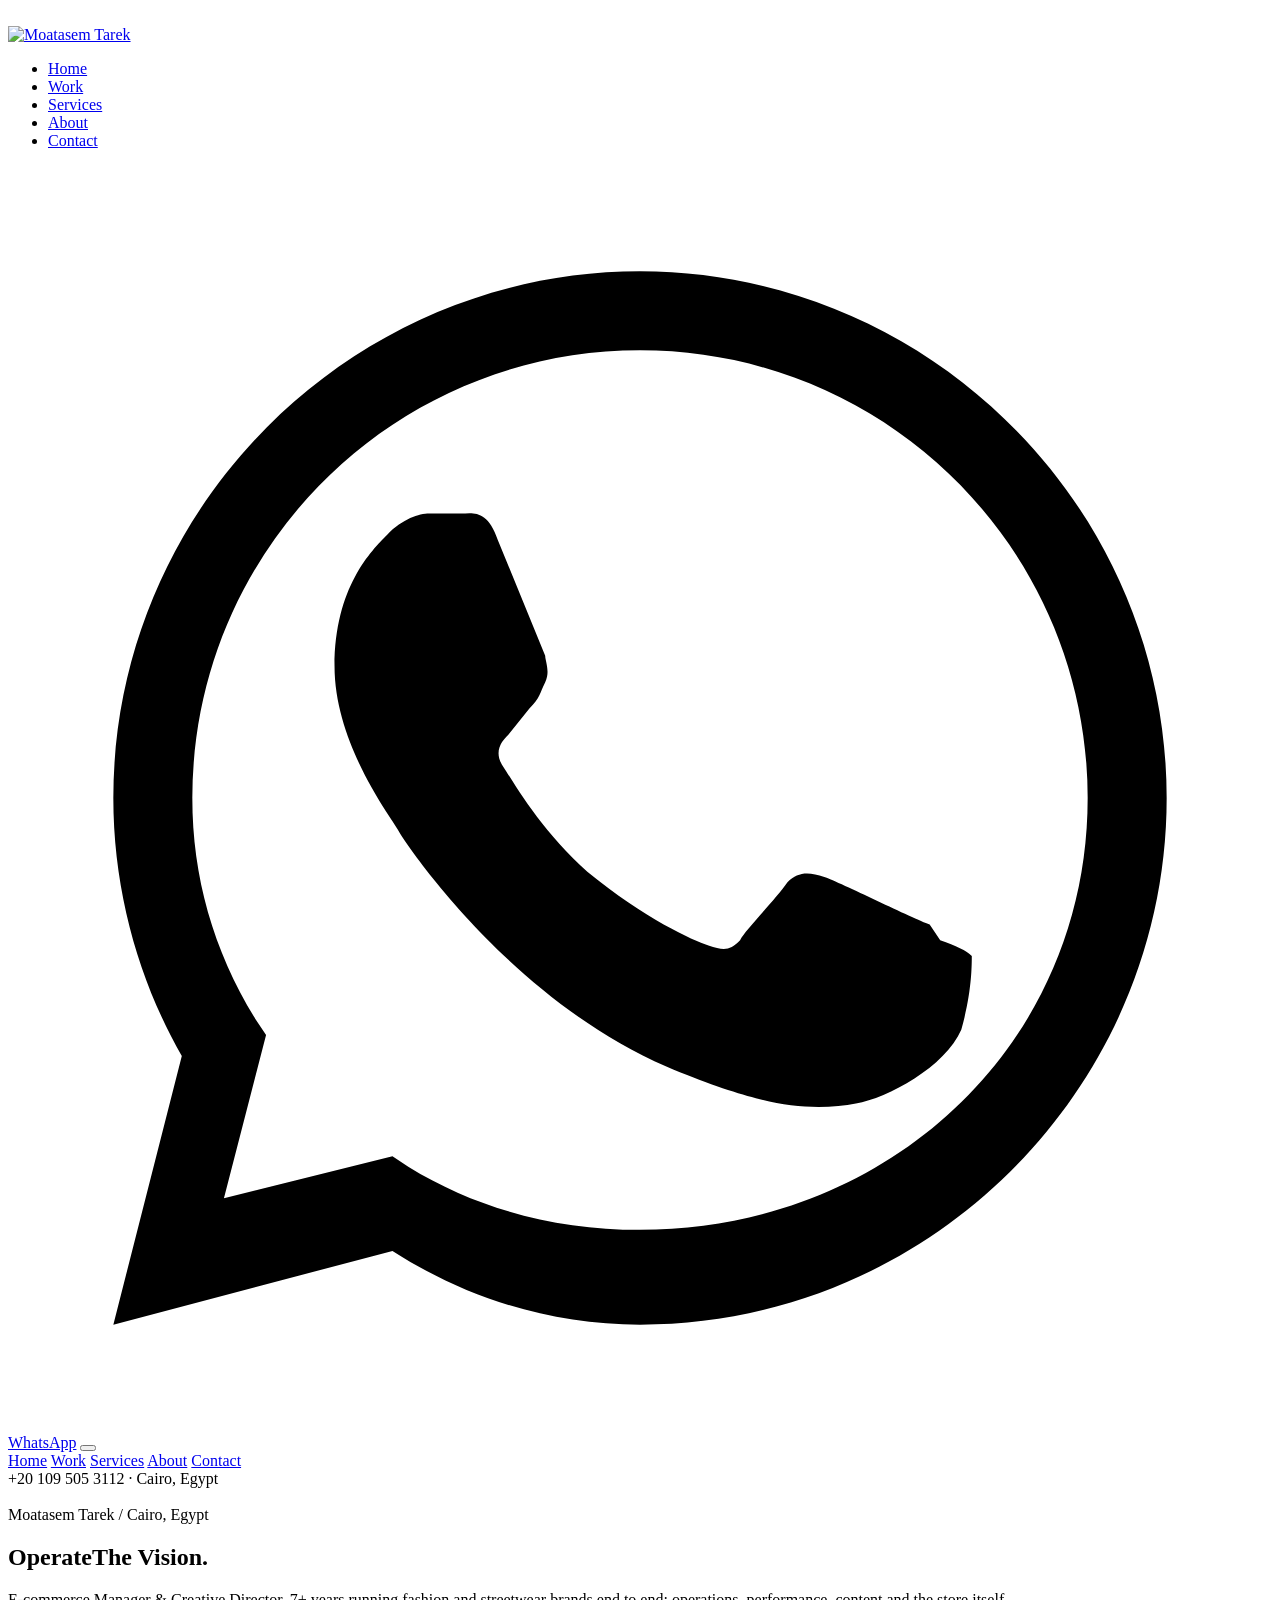
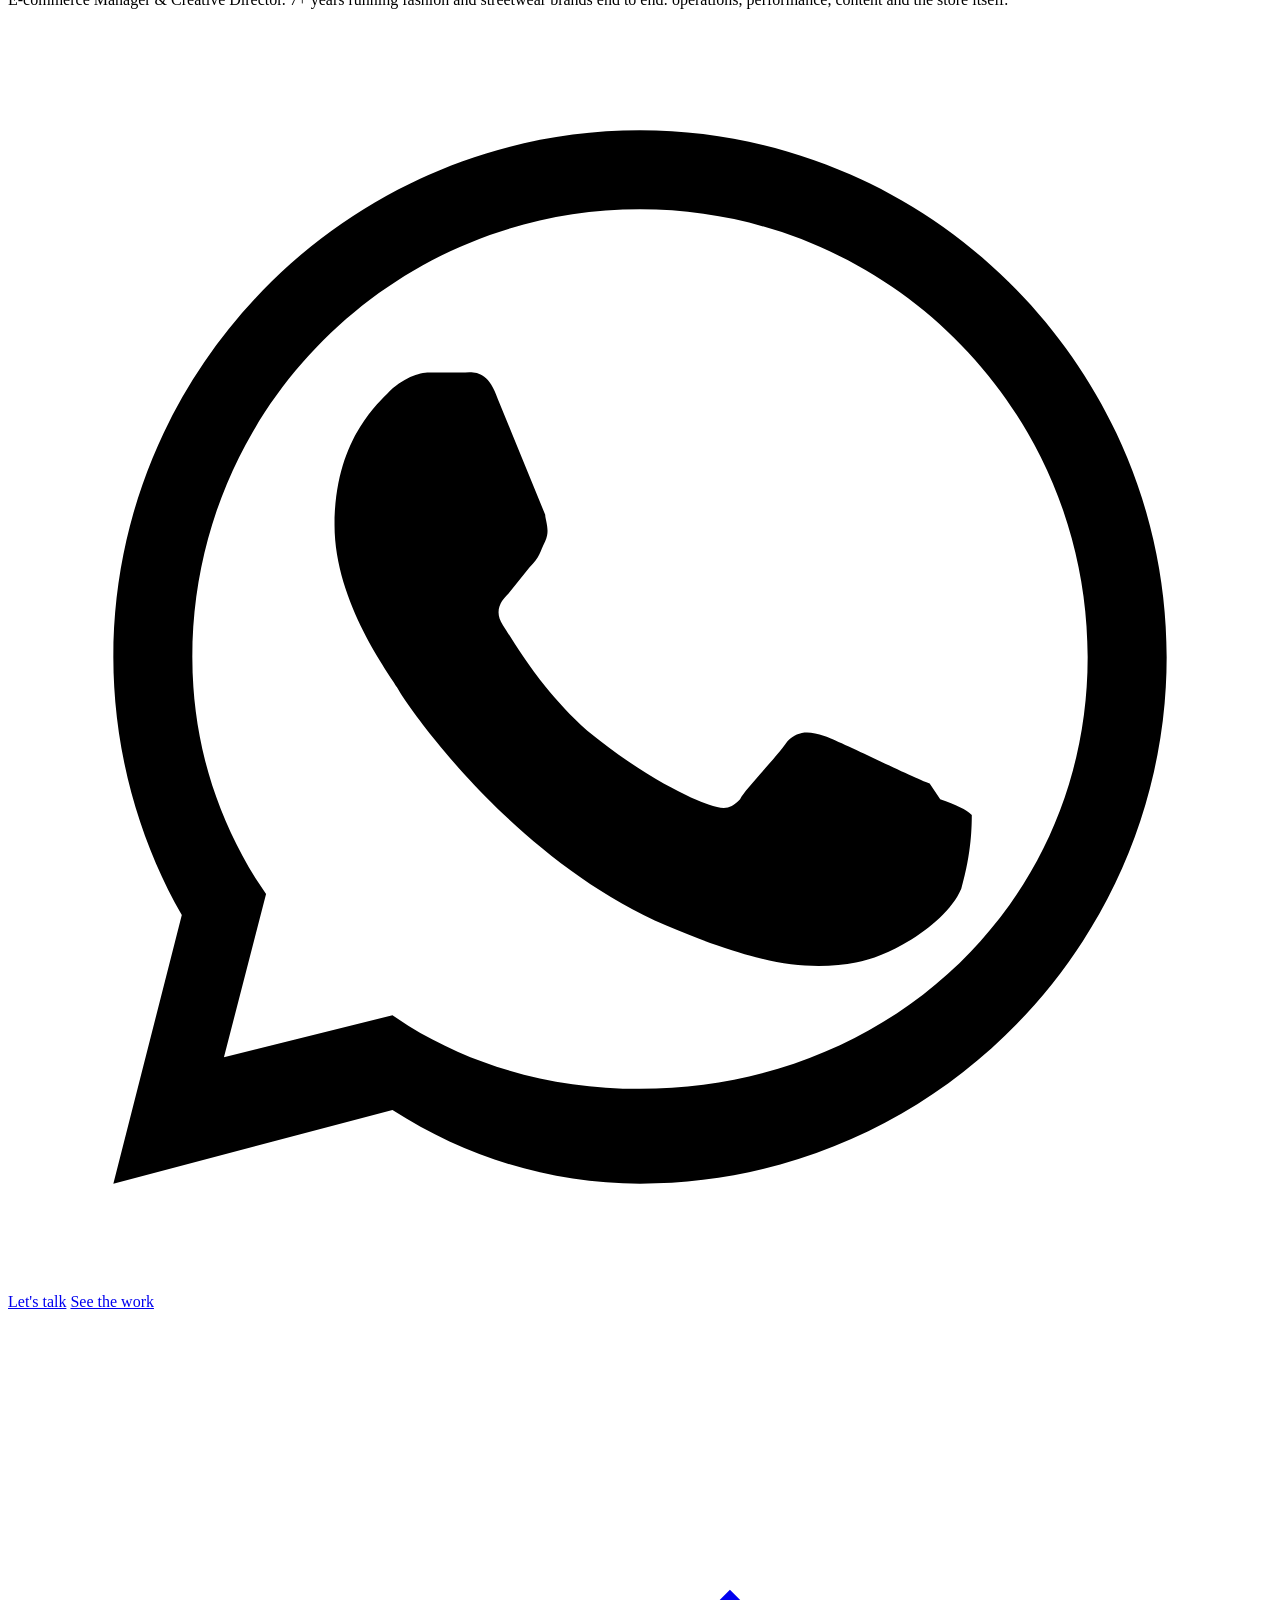
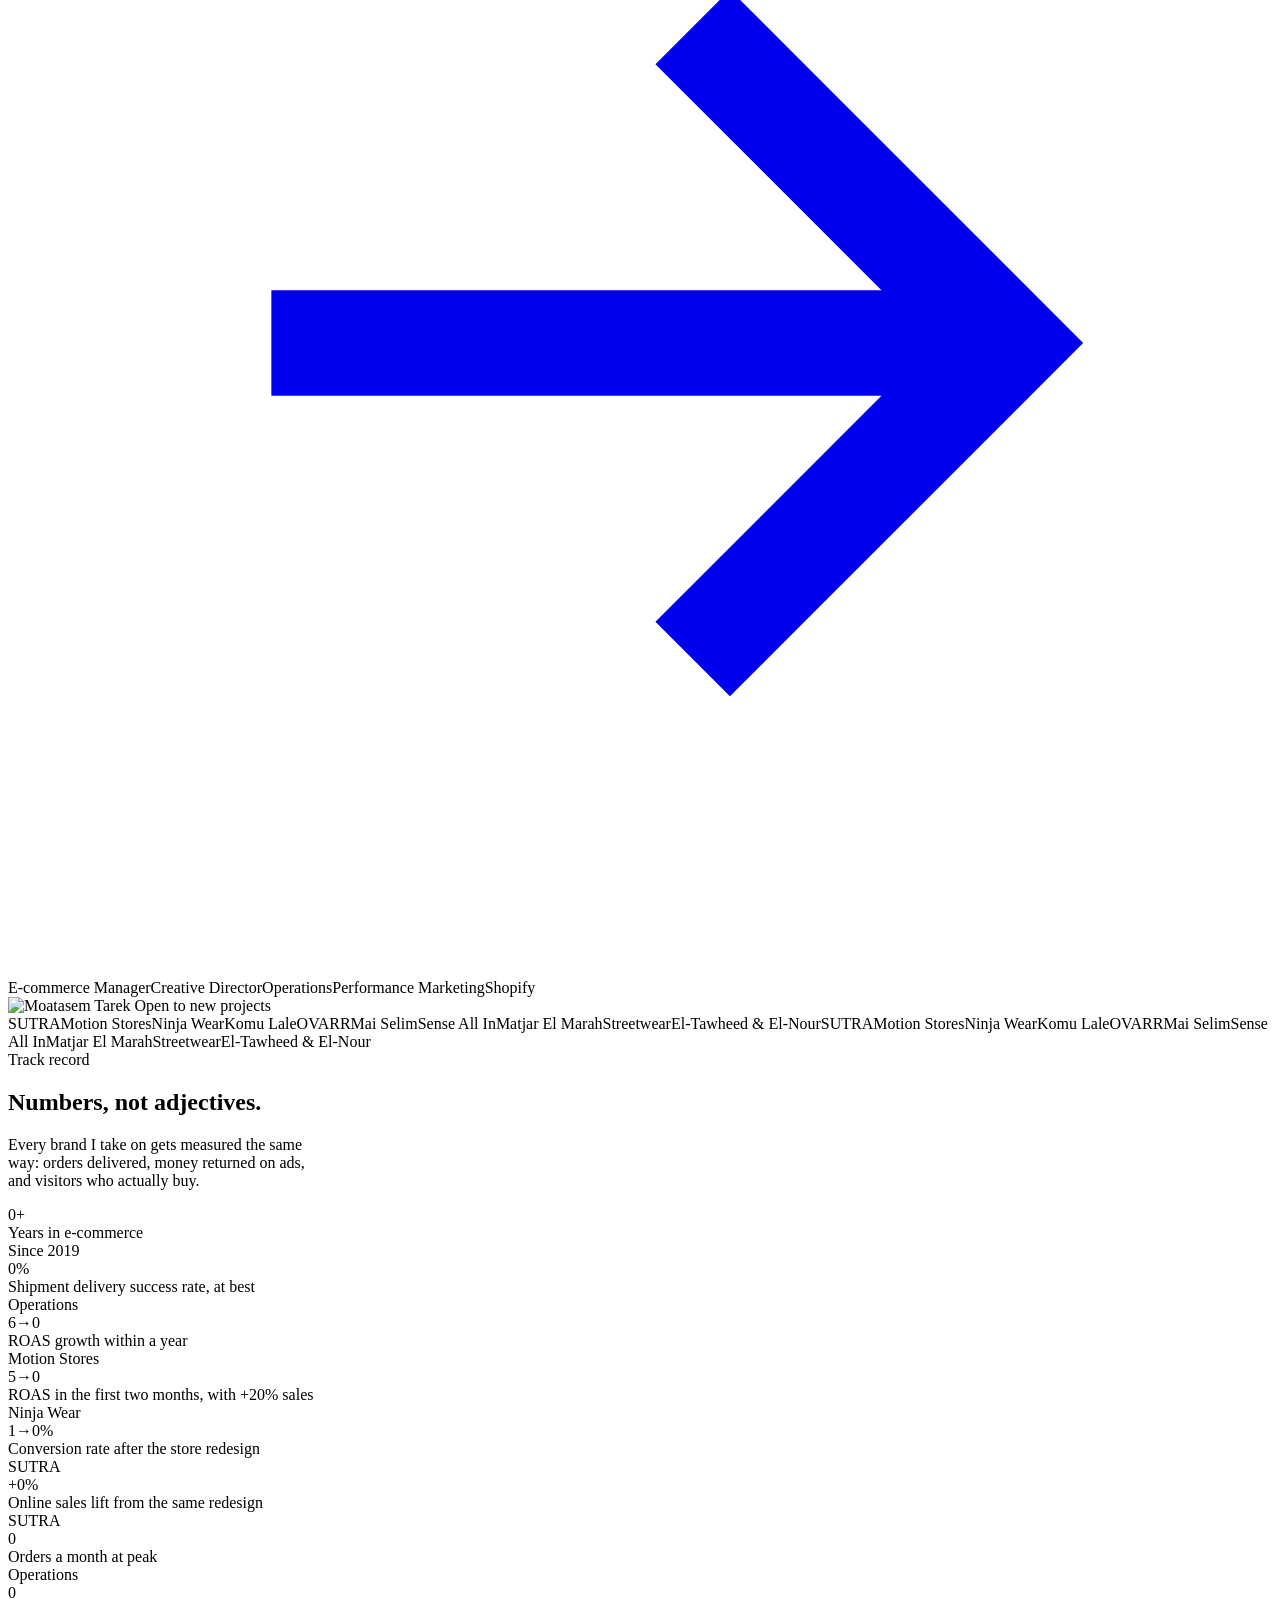
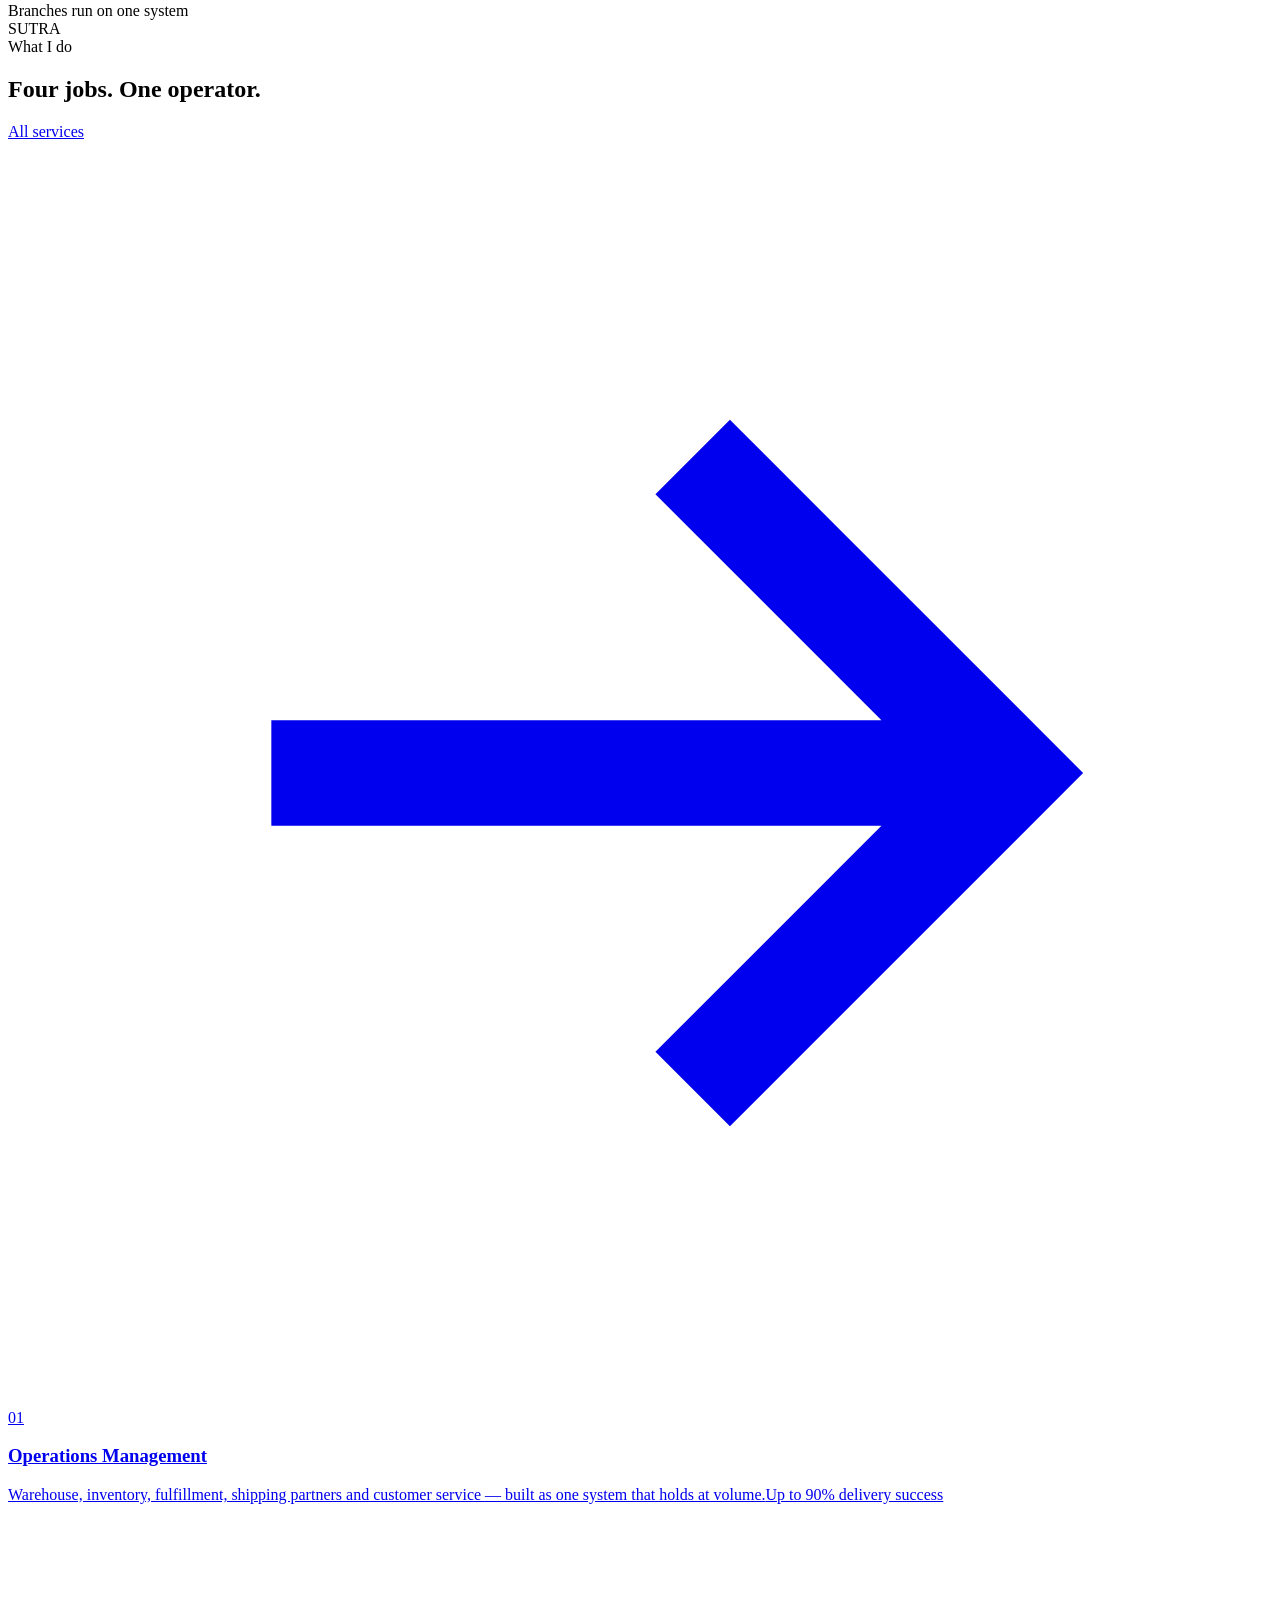
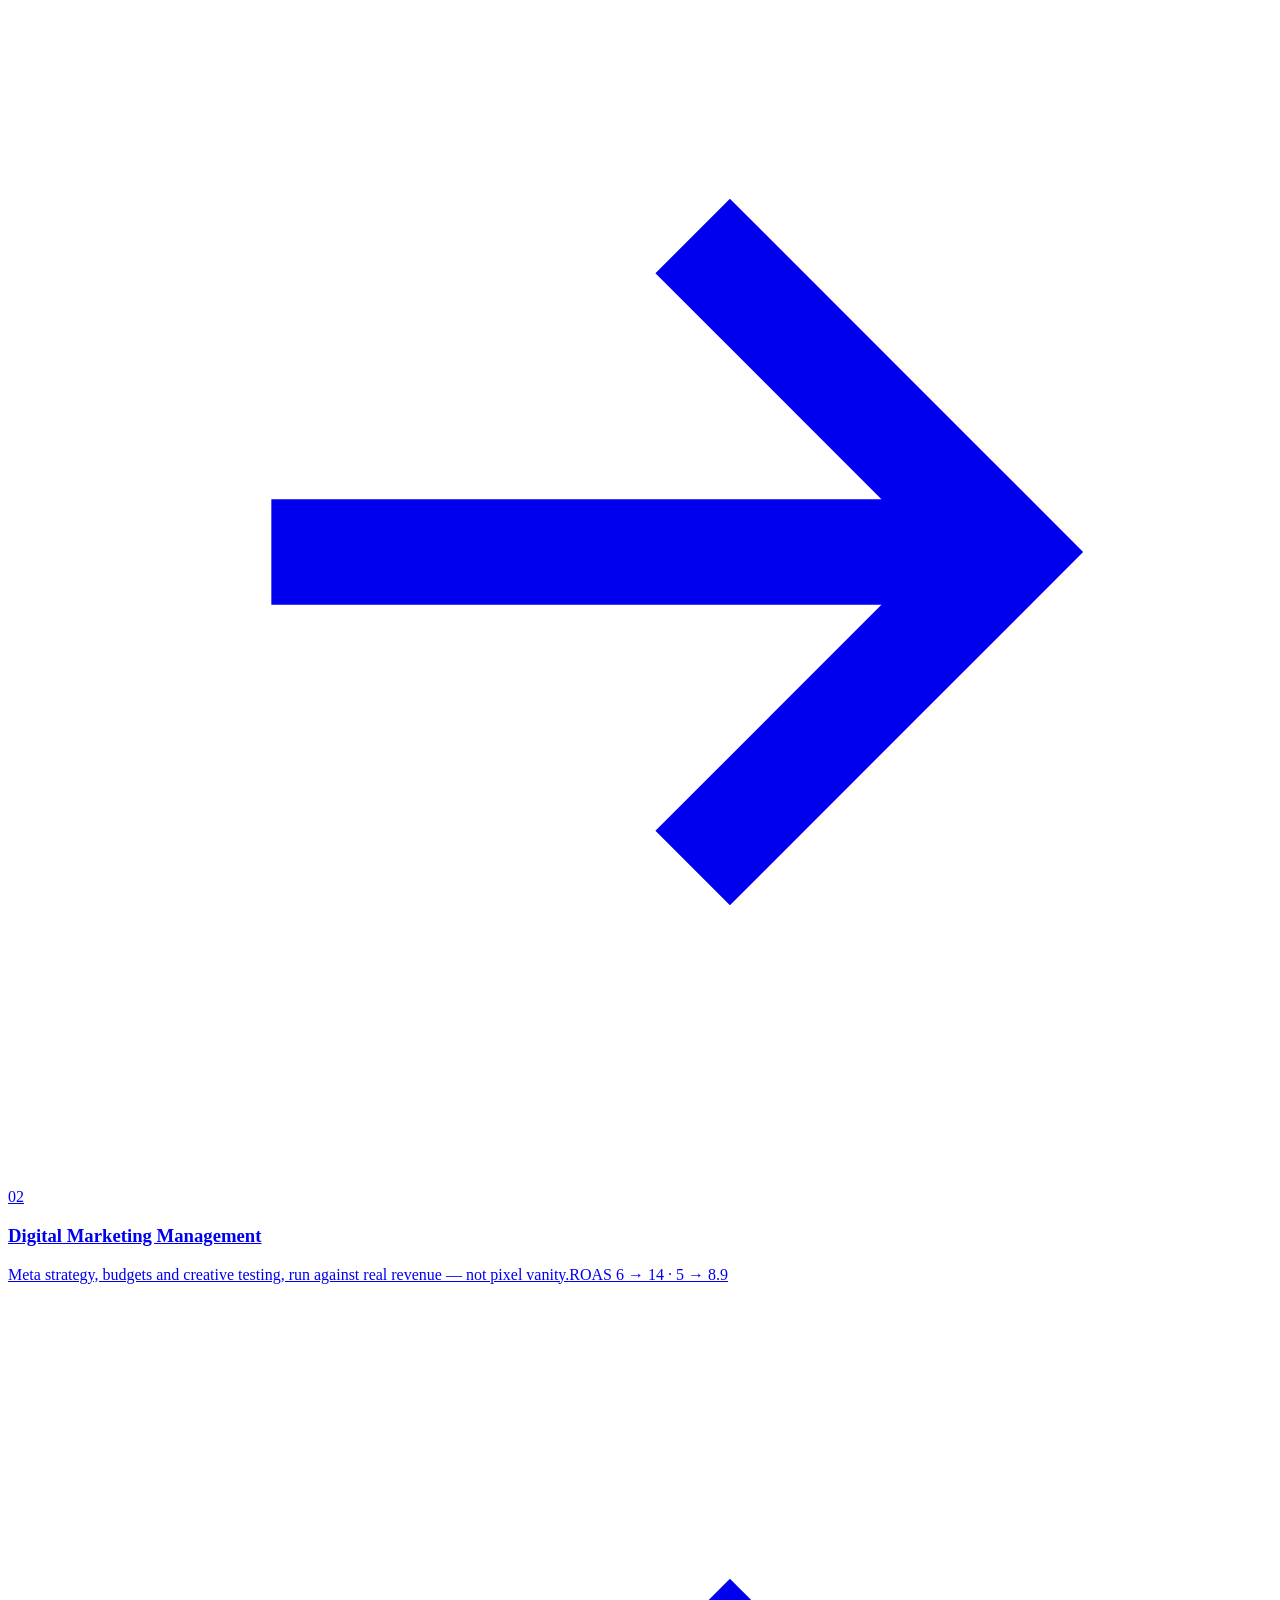
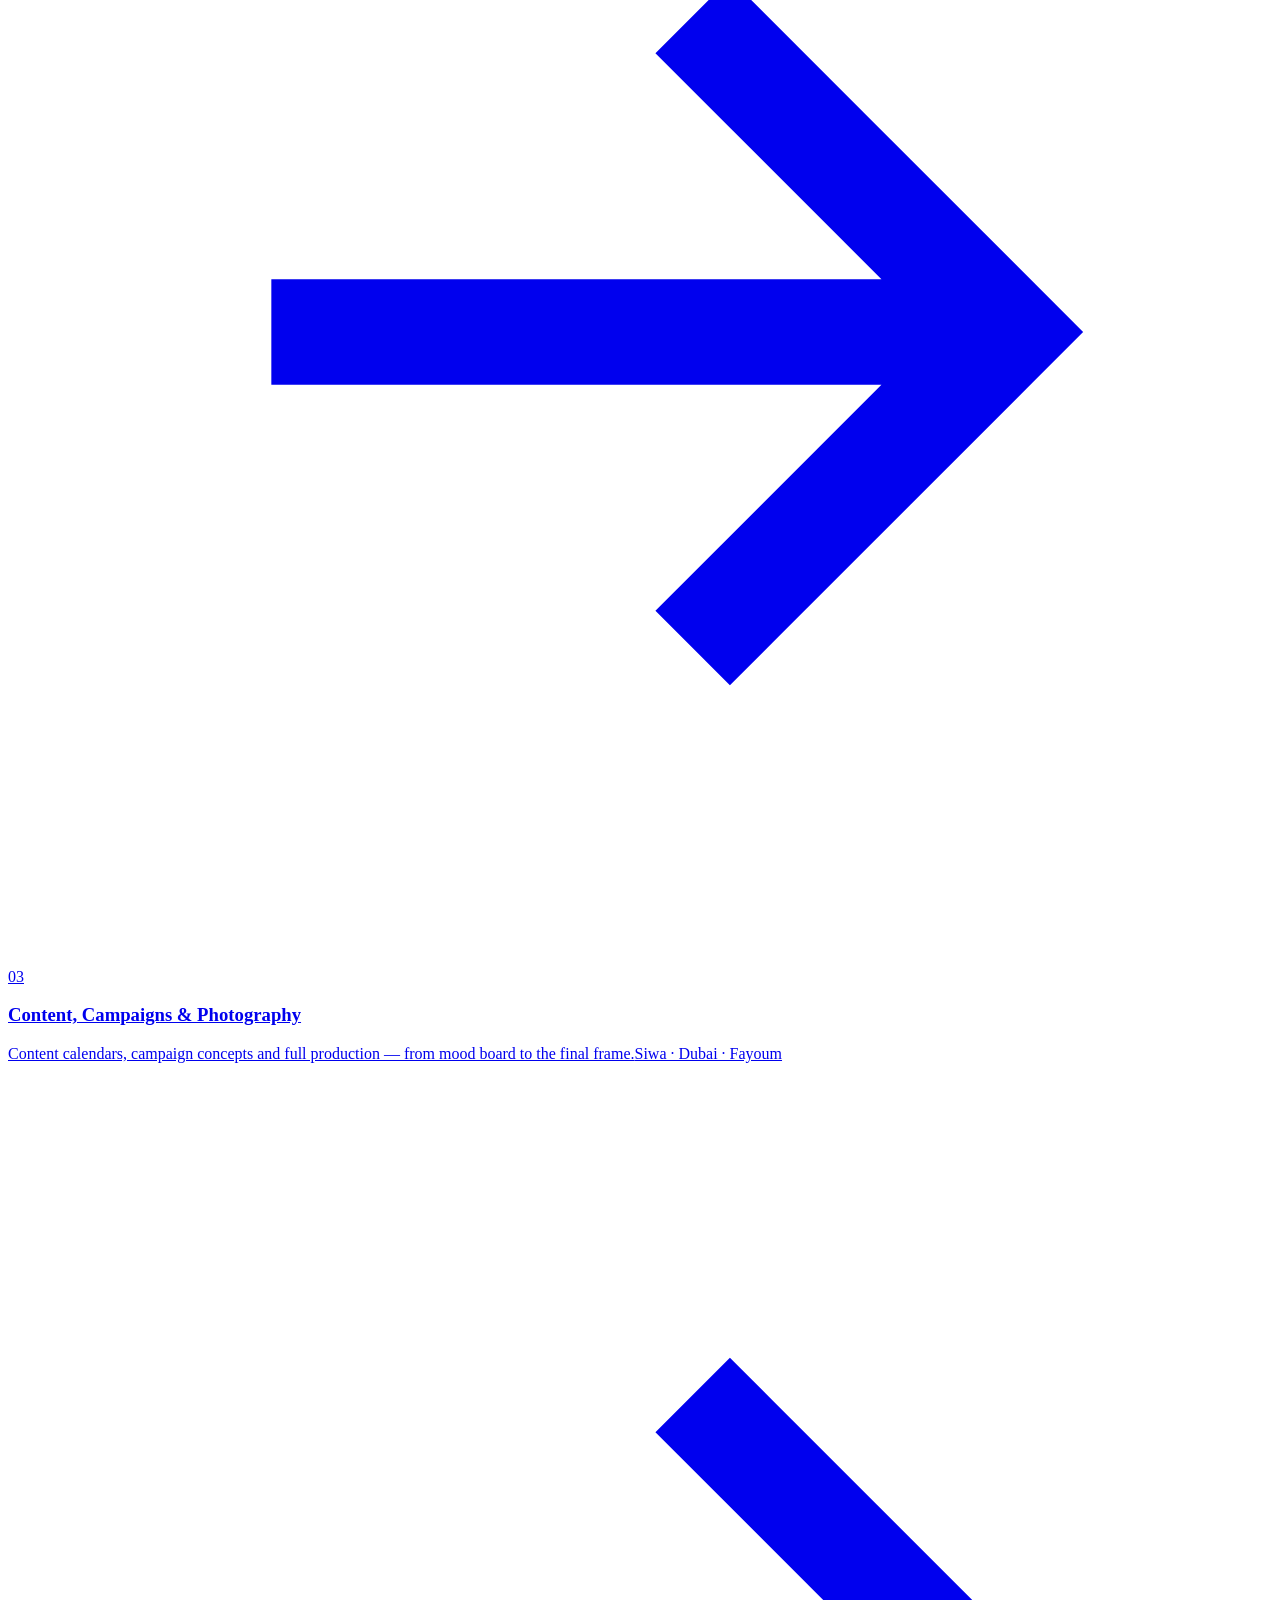
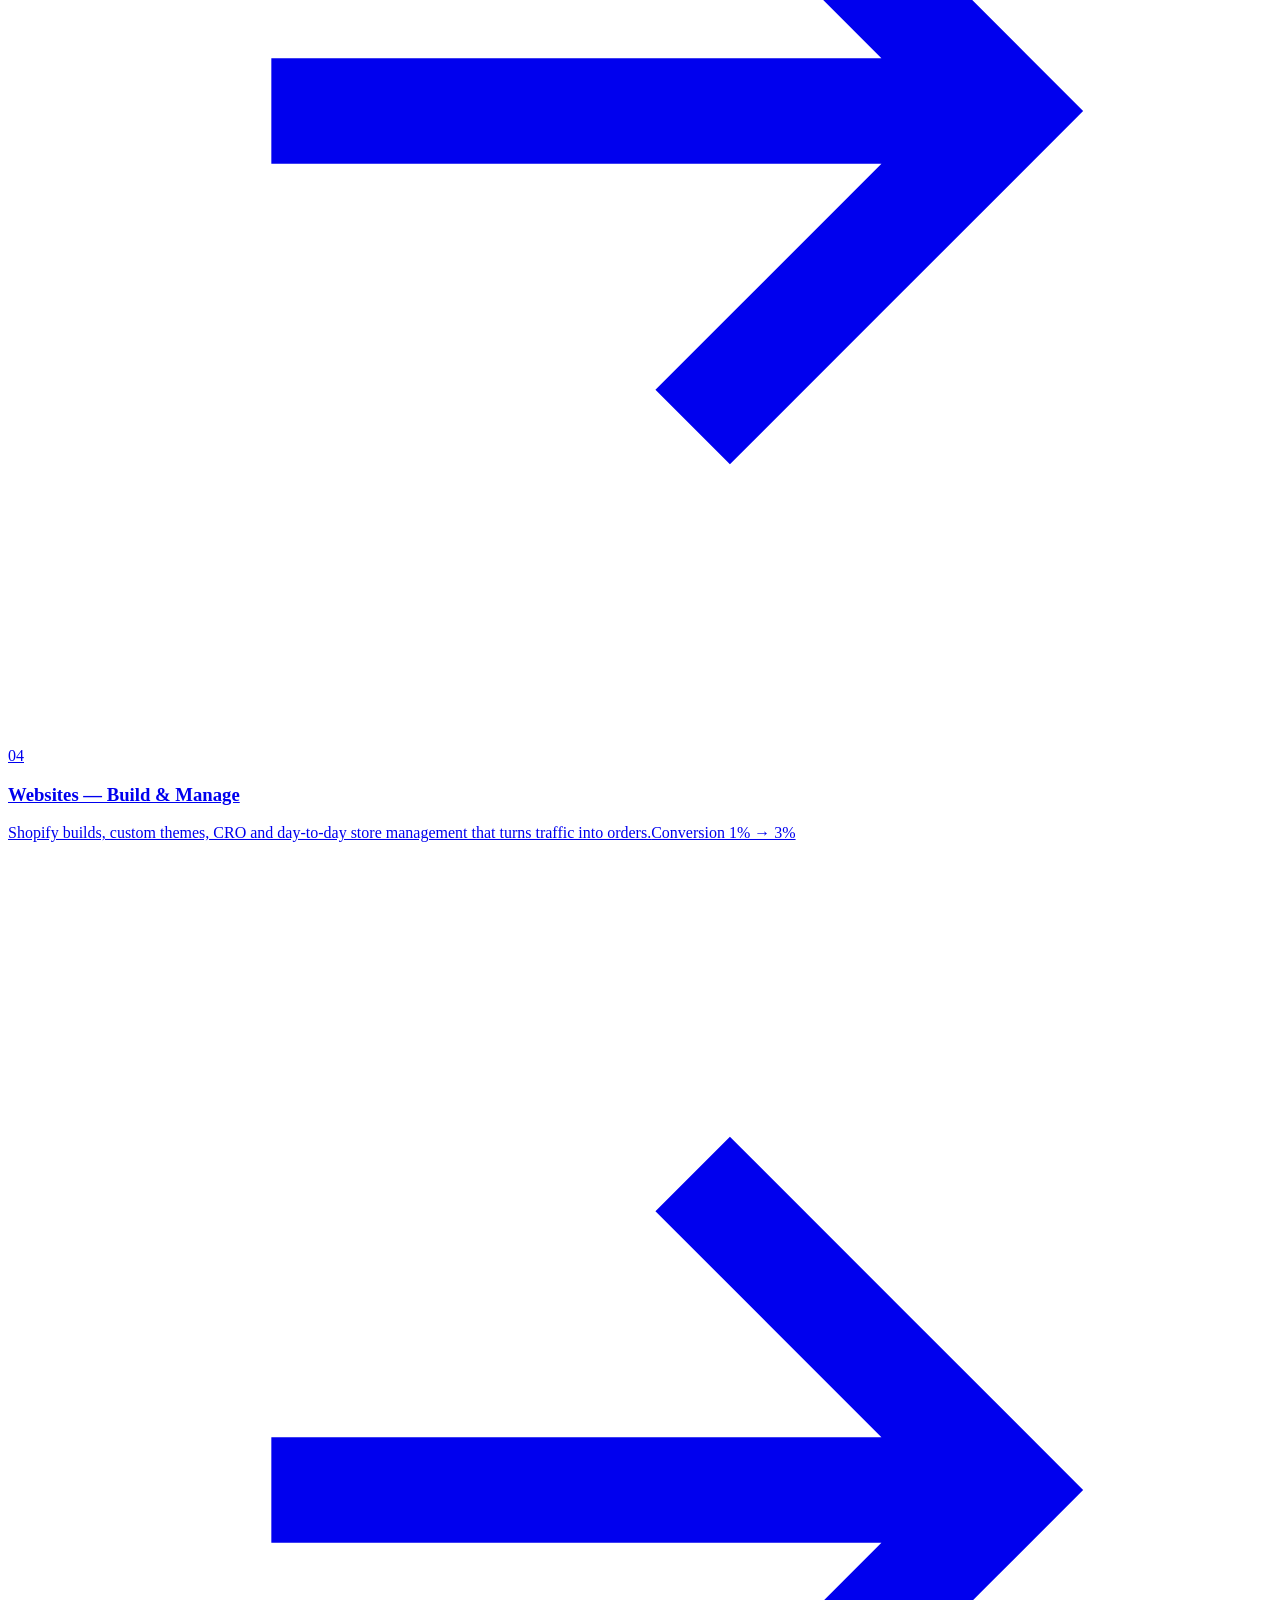
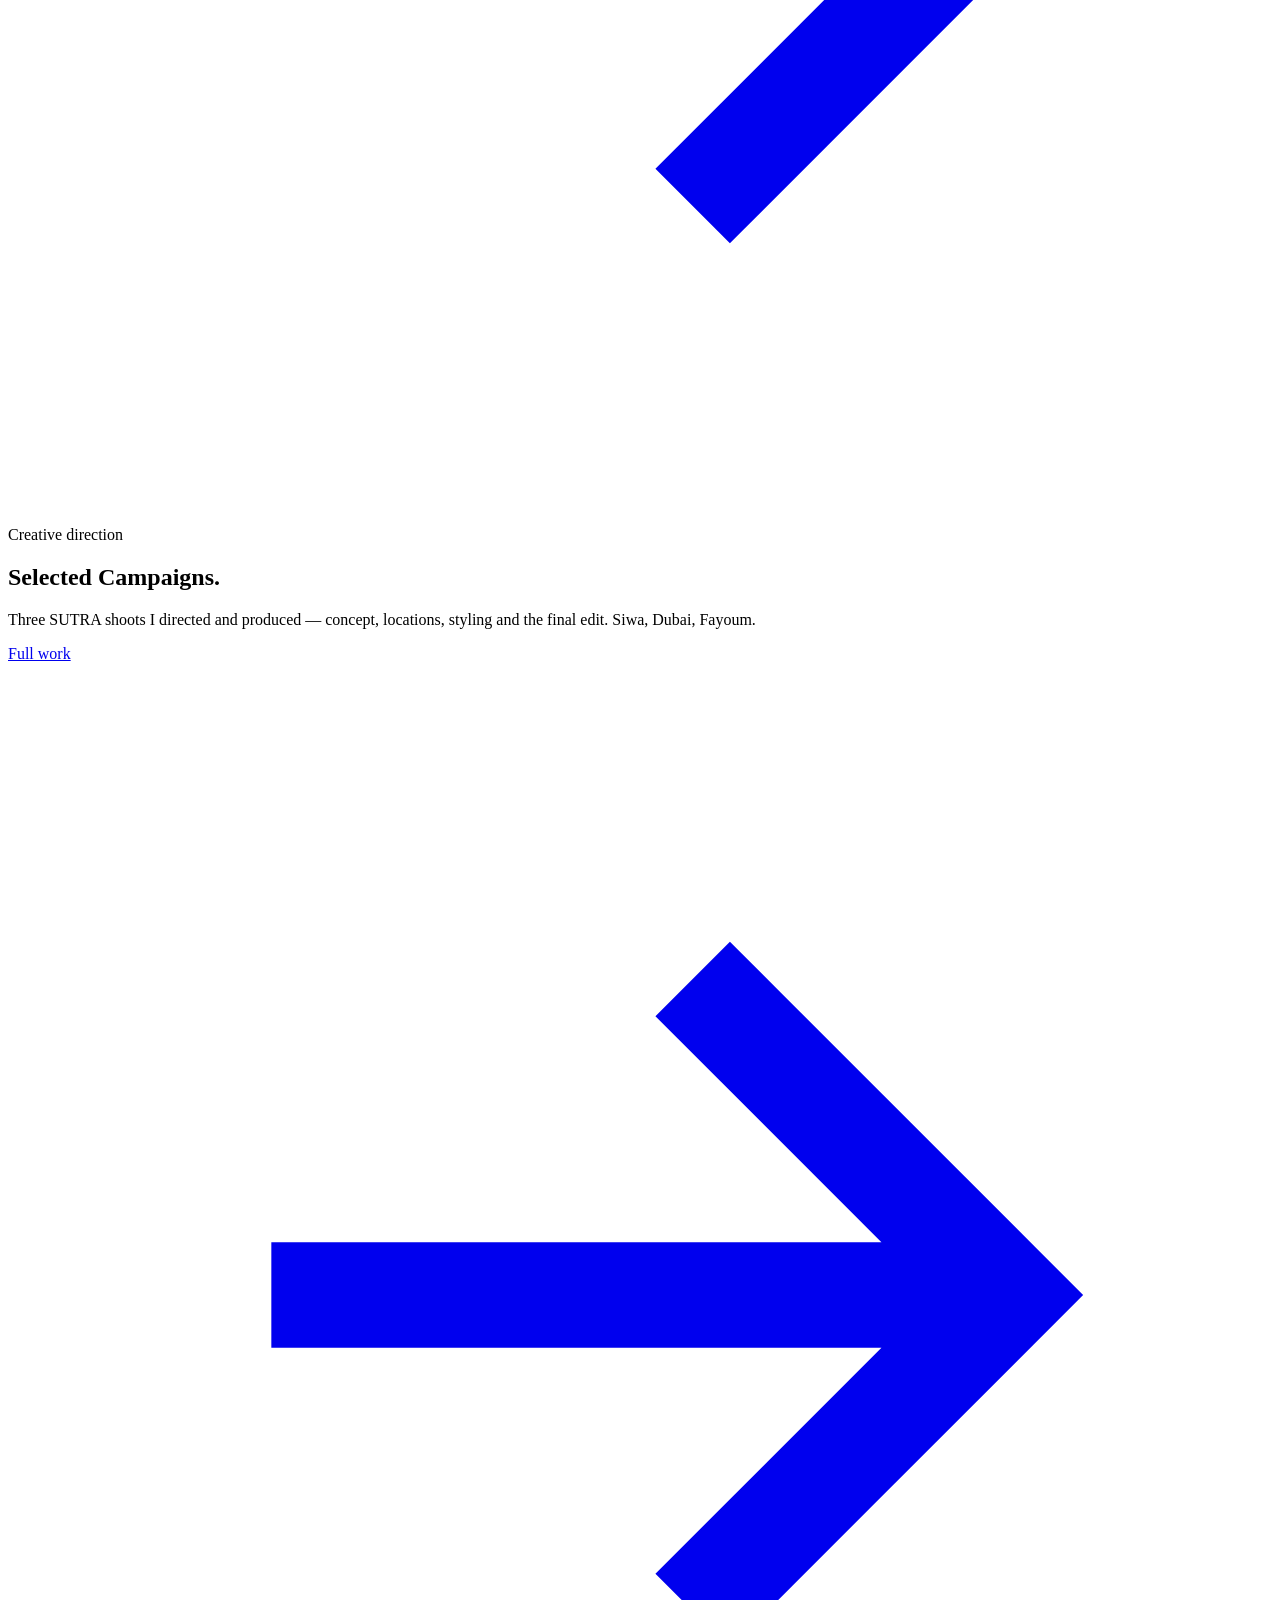
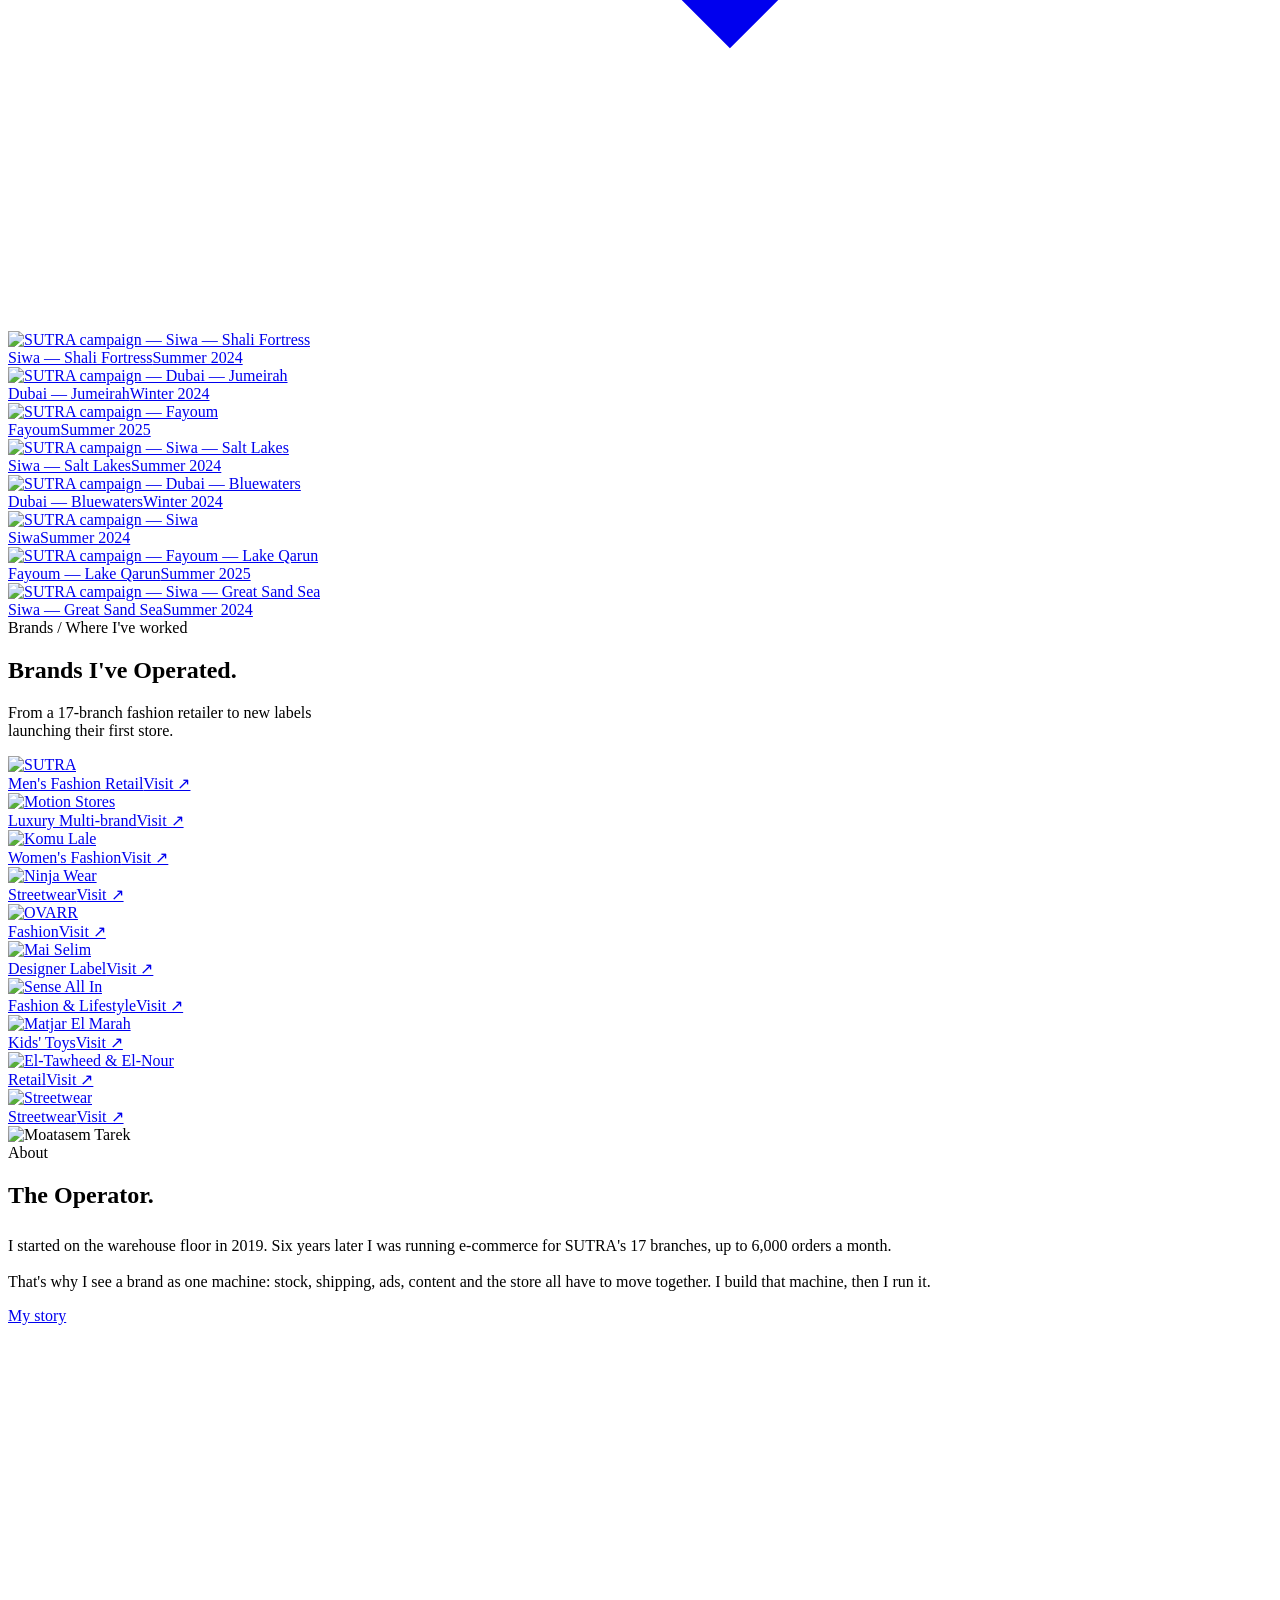
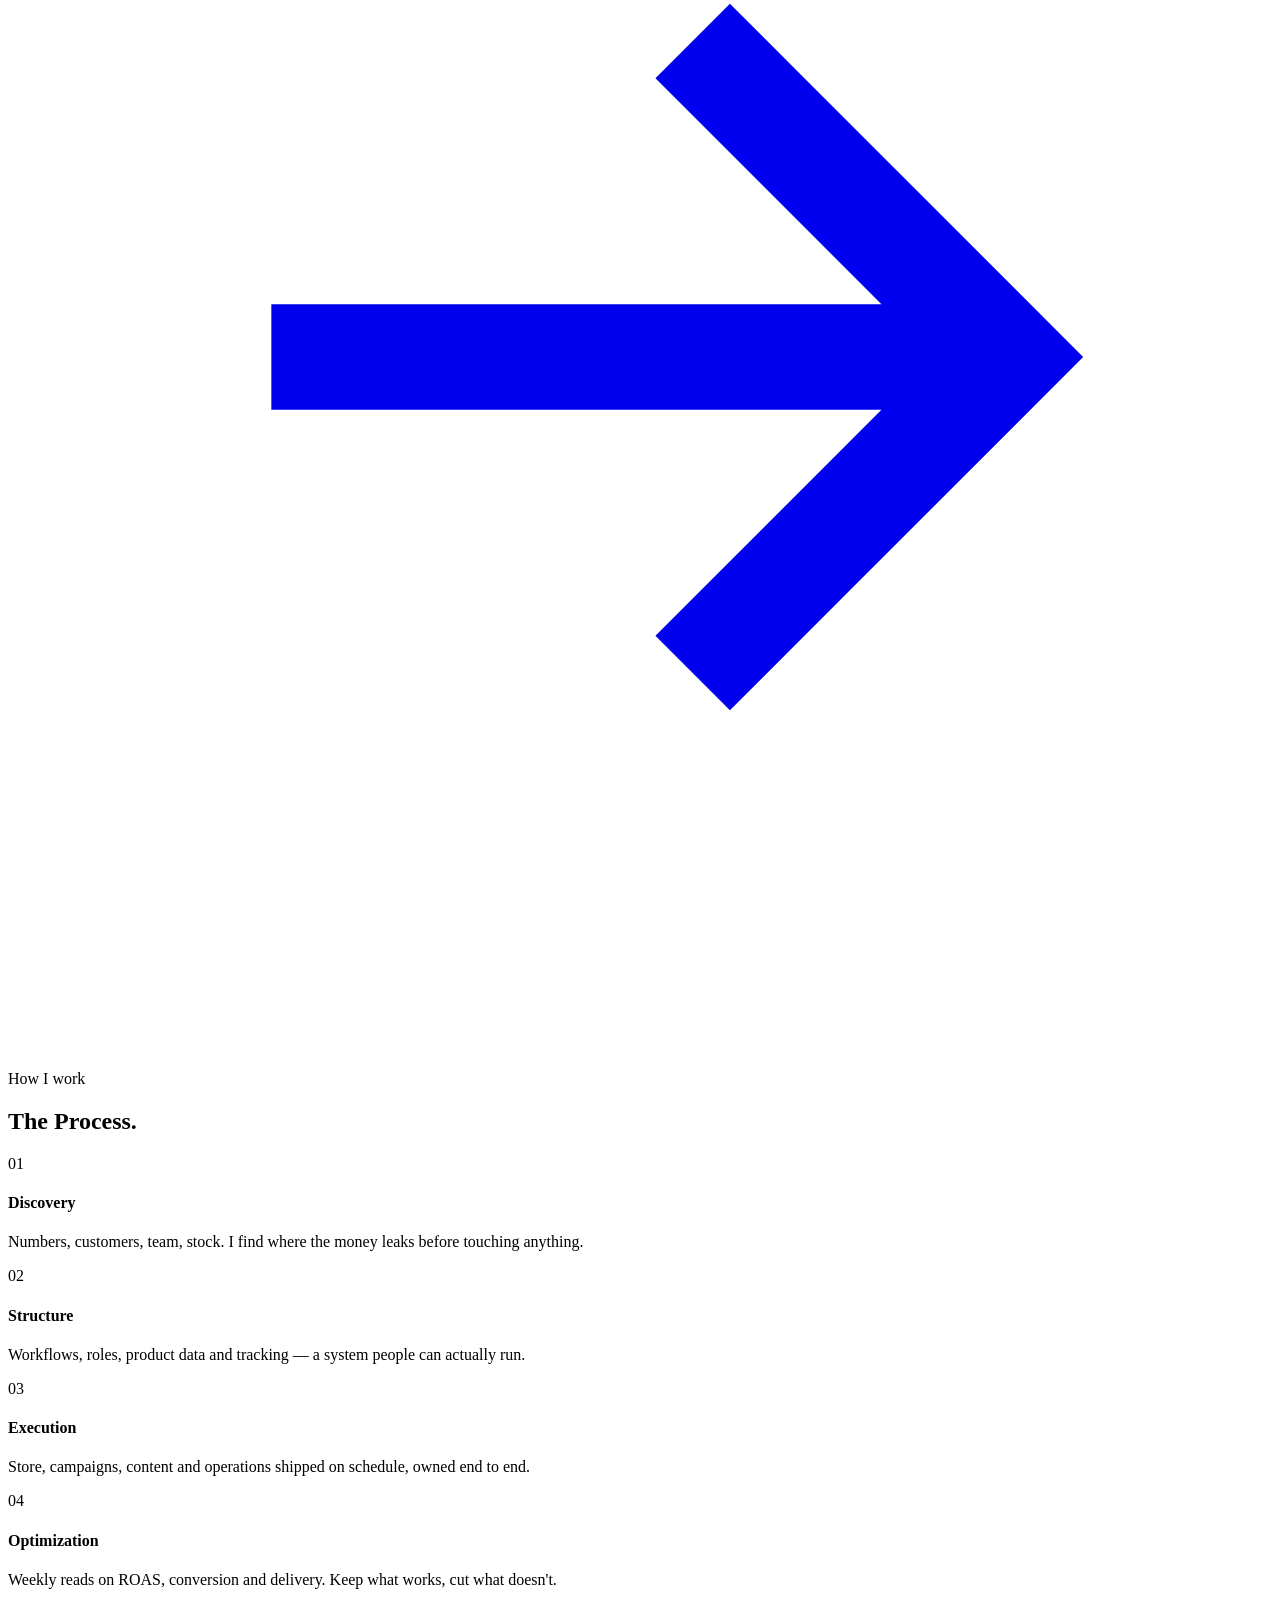
==== index.html @ 75befe1d "Launch personal website: pages" ====
<!DOCTYPE html>
<html lang="en">
<head>
<meta charset="utf-8">
<meta name="viewport" content="width=device-width,initial-scale=1">
<title>Moatasem Tarek — E-commerce Manager & Creative Director</title>
<meta name="description" content="Moatasem Tarek — E-commerce Manager & Creative Director in Cairo. Operations, performance marketing, campaigns and Shopify stores for fashion and streetwear brands.">
<link rel="canonical" href="https://moatasemtarek.xyz/">
<meta property="og:type" content="website">
<meta property="og:title" content="Moatasem Tarek — E-commerce Manager & Creative Director">
<meta property="og:description" content="Moatasem Tarek — E-commerce Manager & Creative Director in Cairo. Operations, performance marketing, campaigns and Shopify stores for fashion and streetwear brands.">
<meta property="og:url" content="https://moatasemtarek.xyz/">
<meta property="og:image" content="https://moatasemtarek.xyz/img/moatasem.webp">
<meta name="twitter:card" content="summary_large_image">
<meta name="theme-color" content="#0D0D0D">
<link rel="icon" href="img/mark.svg" type="image/svg+xml">
<link rel="preconnect" href="https://fonts.googleapis.com">
<link rel="preconnect" href="https://fonts.gstatic.com" crossorigin>
<link href="https://fonts.googleapis.com/css2?family=Archivo:wght@600;700;800;900&family=Inter:wght@400;500;600&display=swap" rel="stylesheet">
<link rel="stylesheet" href="assets/style.css">
<script type="application/ld+json">{"@context":"https://schema.org","@type":"Person","name":"Moatasem Tarek","jobTitle":"E-commerce Manager & Creative Director","url":"https://moatasemtarek.xyz","address":{"@type":"PostalAddress","addressLocality":"Cairo","addressCountry":"EG"},"sameAs":["https://www.linkedin.com/in/moatasemtarek","https://www.facebook.com/Mo3tasemEno"]}</script>
</head>
<body>
<div class="loader" aria-hidden="true"><img src="img/mark.svg" alt=""><span class="bar"></span></div>
<div class="cursor" aria-hidden="true"></div>

<header class="nav">
  <a class="brand" href="index.html" aria-label="Moatasem Tarek — Home"><img src="img/logo.svg" alt="Moatasem Tarek"></a>
  <ul><li><a href="index.html" class="active">Home</a></li>
<li><a href="work.html">Work</a></li>
<li><a href="services.html">Services</a></li>
<li><a href="about.html">About</a></li>
<li><a href="contact.html">Contact</a></li></ul>
  <a class="btn btn-lime" href="https://wa.me/201095053112?text=Hi%20Moatasem%2C%20I%20came%20across%20your%20website%20and%20I%27d%20like%20to%20talk." target="_blank" rel="noopener"><svg viewBox="0 0 24 24" aria-hidden="true"><path d="M17.5 14.4c-.3-.1-1.7-.8-2-.9-.3-.1-.5-.1-.7.1-.2.3-.8.9-.9 1.1-.2.2-.3.2-.6.1-.3-.1-1.2-.5-2.3-1.4-.9-.8-1.4-1.7-1.6-2-.2-.3 0-.5.1-.6l.4-.5c.2-.2.2-.3.3-.5.1-.2 0-.4 0-.5l-.9-2.2c-.2-.6-.5-.5-.7-.5h-.6c-.2 0-.5.1-.8.4-.3.3-1 1-1 2.5s1.1 2.9 1.2 3.1c.1.2 2.1 3.2 5.1 4.5.7.3 1.3.5 1.7.6.7.2 1.4.2 1.9.1.6-.1 1.7-.7 2-1.4.2-.7.2-1.2.2-1.4-.1-.1-.3-.2-.6-.3zM12 2C6.5 2 2 6.5 2 12c0 1.8.5 3.5 1.3 4.9L2 22l5.3-1.4C8.7 21.5 10.3 22 12 22c5.5 0 10-4.5 10-10S17.5 2 12 2zm0 18.2c-1.6 0-3.1-.4-4.4-1.2l-.3-.2-3.2.8.8-3.1-.2-.3C3.9 14.9 3.5 13.5 3.5 12 3.5 7.3 7.3 3.5 12 3.5s8.5 3.8 8.5 8.5-3.8 8.2-8.5 8.2z"/></svg> WhatsApp</a>
  <button class="burger" aria-label="Menu"><span></span><span></span></button>
</header>
<nav class="mobile-menu"><a href="index.html">Home</a>
<a href="work.html">Work</a>
<a href="services.html">Services</a>
<a href="about.html">About</a>
<a href="contact.html">Contact</a><div class="mm-foot">+20 109 505 3112 · Cairo, Egypt</div></nav>

<main>

<section class="hero wrap">
  <img class="watermark" src="img/mark.svg" alt="" aria-hidden="true">
  <div class="hero-copy">
    <div class="eyebrow lime">Moatasem Tarek / Cairo, Egypt</div>
    <h1 class="h-xl"><span class="line"><span>Operate</span></span><span class="line"><span class="h-white">The Vision.</span></span></h1>
    <div class="hero-sub">
      <p class="lead">E-commerce Manager &amp; Creative Director. 7+ years running fashion and streetwear brands end to end: operations, performance, content and the store itself.</p>
    </div>
    <div class="hero-sub">
      <a class="btn btn-lime" href="https://wa.me/201095053112?text=Hi%20Moatasem%2C%20I%20came%20across%20your%20website%20and%20I%27d%20like%20to%20talk." target="_blank" rel="noopener"><svg viewBox="0 0 24 24" aria-hidden="true"><path d="M17.5 14.4c-.3-.1-1.7-.8-2-.9-.3-.1-.5-.1-.7.1-.2.3-.8.9-.9 1.1-.2.2-.3.2-.6.1-.3-.1-1.2-.5-2.3-1.4-.9-.8-1.4-1.7-1.6-2-.2-.3 0-.5.1-.6l.4-.5c.2-.2.2-.3.3-.5.1-.2 0-.4 0-.5l-.9-2.2c-.2-.6-.5-.5-.7-.5h-.6c-.2 0-.5.1-.8.4-.3.3-1 1-1 2.5s1.1 2.9 1.2 3.1c.1.2 2.1 3.2 5.1 4.5.7.3 1.3.5 1.7.6.7.2 1.4.2 1.9.1.6-.1 1.7-.7 2-1.4.2-.7.2-1.2.2-1.4-.1-.1-.3-.2-.6-.3zM12 2C6.5 2 2 6.5 2 12c0 1.8.5 3.5 1.3 4.9L2 22l5.3-1.4C8.7 21.5 10.3 22 12 22c5.5 0 10-4.5 10-10S17.5 2 12 2zm0 18.2c-1.6 0-3.1-.4-4.4-1.2l-.3-.2-3.2.8.8-3.1-.2-.3C3.9 14.9 3.5 13.5 3.5 12 3.5 7.3 7.3 3.5 12 3.5s8.5 3.8 8.5 8.5-3.8 8.2-8.5 8.2z"/></svg> Let's talk</a>
      <a class="btn btn-ghost" href="work.html">See the work <svg viewBox="0 0 24 24" fill="none" stroke="currentColor" stroke-width="2"><path d="M5 12h14M13 6l6 6-6 6"/></svg></a>
    </div>
    <div class="hero-sub roles">
      <span class="pill lime">E-commerce Manager</span><span class="pill lime">Creative Director</span><span class="pill">Operations</span><span class="pill">Performance Marketing</span><span class="pill">Shopify</span>
    </div>
  </div>
  <div class="hero-photo">
    <img src="img/moatasem.webp" alt="Moatasem Tarek" fetchpriority="high">
    <span class="tag"><i class="dot"></i> Open to new projects</span>
  </div>
</section>

<div class="marquee" aria-label="Brands"><div class="marquee-track"><span>SUTRA</span><span>Motion Stores</span><span>Ninja Wear</span><span>Komu Lale</span><span>OVARR</span><span>Mai Selim</span><span>Sense All In</span><span>Matjar El Marah</span><span>Streetwear</span><span>El-Tawheed & El-Nour</span><span>SUTRA</span><span>Motion Stores</span><span>Ninja Wear</span><span>Komu Lale</span><span>OVARR</span><span>Mai Selim</span><span>Sense All In</span><span>Matjar El Marah</span><span>Streetwear</span><span>El-Tawheed & El-Nour</span></div></div>

<section class="sec">
  <div class="wrap">
    <div class="sec-head">
      <div><div class="eyebrow rv">Track record</div><h2 class="h-l rv rv-d1" style="margin-top:20px">Numbers, not adjectives.</h2></div>
      <p class="lead rv rv-d2" style="max-width:40ch">Every brand I take on gets measured the same way: orders delivered, money returned on ads, and visitors who actually buy.</p>
    </div>
    <div class="stats"><div class="stat rv"><div class="num"><span data-to="7">0</span>+</div><div class="cap">Years in e-commerce</div><div class="ctx">Since 2019</div></div><div class="stat rv"><div class="num"><span data-to="90">0</span>%</div><div class="cap">Shipment delivery success rate, at best</div><div class="ctx">Operations</div></div><div class="stat rv"><div class="num">6→<span data-to="14">0</span></div><div class="cap">ROAS growth within a year</div><div class="ctx">Motion Stores</div></div><div class="stat rv"><div class="num">5→<span data-to="8.9" data-dec="1">0</span></div><div class="cap">ROAS in the first two months, with +20% sales</div><div class="ctx">Ninja Wear</div></div><div class="stat rv"><div class="num">1→<span data-to="3">0</span>%</div><div class="cap">Conversion rate after the store redesign</div><div class="ctx">SUTRA</div></div><div class="stat rv"><div class="num">+<span data-to="30">0</span>%</div><div class="cap">Online sales lift from the same redesign</div><div class="ctx">SUTRA</div></div><div class="stat rv"><div class="num"><span data-to="6000">0</span></div><div class="cap">Orders a month at peak</div><div class="ctx">Operations</div></div><div class="stat rv"><div class="num"><span data-to="17">0</span></div><div class="cap">Branches run on one system</div><div class="ctx">SUTRA</div></div></div>
  </div>
</section>

<section class="sec teal">
  <div class="wrap">
    <div class="sec-head">
      <div><div class="eyebrow lime rv">What I do</div><h2 class="h-l rv rv-d1" style="margin-top:20px">Four jobs. One operator.</h2></div>
      <a class="btn btn-ghost rv" href="services.html">All services <svg viewBox="0 0 24 24" fill="none" stroke="currentColor" stroke-width="2"><path d="M5 12h14M13 6l6 6-6 6"/></svg></a>
    </div>
    <div class="svc-list"><a class="svc rv" href="services.html#ops">
  <span class="idx">01</span>
  <h3>Operations Management</h3>
  <p>Warehouse, inventory, fulfillment, shipping partners and customer service — built as one system that holds at volume.<span class="metric">Up to 90% delivery success</span></p>
  <span class="arrow"><svg viewBox="0 0 24 24" fill="none" stroke="currentColor" stroke-width="2"><path d="M5 12h14M13 6l6 6-6 6"/></svg></span>
</a><a class="svc rv" href="services.html#marketing">
  <span class="idx">02</span>
  <h3>Digital Marketing Management</h3>
  <p>Meta strategy, budgets and creative testing, run against real revenue — not pixel vanity.<span class="metric">ROAS 6 → 14 · 5 → 8.9</span></p>
  <span class="arrow"><svg viewBox="0 0 24 24" fill="none" stroke="currentColor" stroke-width="2"><path d="M5 12h14M13 6l6 6-6 6"/></svg></span>
</a><a class="svc rv" href="services.html#content">
  <span class="idx">03</span>
  <h3>Content, Campaigns & Photography</h3>
  <p>Content calendars, campaign concepts and full production — from mood board to the final frame.<span class="metric">Siwa · Dubai · Fayoum</span></p>
  <span class="arrow"><svg viewBox="0 0 24 24" fill="none" stroke="currentColor" stroke-width="2"><path d="M5 12h14M13 6l6 6-6 6"/></svg></span>
</a><a class="svc rv" href="services.html#web">
  <span class="idx">04</span>
  <h3>Websites — Build & Manage</h3>
  <p>Shopify builds, custom themes, CRO and day-to-day store management that turns traffic into orders.<span class="metric">Conversion 1% → 3%</span></p>
  <span class="arrow"><svg viewBox="0 0 24 24" fill="none" stroke="currentColor" stroke-width="2"><path d="M5 12h14M13 6l6 6-6 6"/></svg></span>
</a></div>
  </div>
</section>

<section class="hscroll">
  <div class="sticky">
    <div class="track">
      <div class="intro">
        <div class="eyebrow lime">Creative direction</div>
        <h2 class="h-l">Selected Campaigns.</h2>
        <p class="muted">Three SUTRA shoots I directed and produced — concept, locations, styling and the final edit. Siwa, Dubai, Fayoum.</p>
        <a class="btn btn-lime" href="work.html" style="align-self:flex-start">Full work <svg viewBox="0 0 24 24" fill="none" stroke="currentColor" stroke-width="2"><path d="M5 12h14M13 6l6 6-6 6"/></svg></a>
      </div>
      <a class="hcard wide" href="work.html"><div class="ph"><img src="img/siwa-shali.webp" alt="SUTRA campaign — Siwa — Shali Fortress" decoding="async"></div><div class="meta"><span>Siwa — Shali Fortress</span><span>Summer 2024</span></div></a><a class="hcard " href="work.html"><div class="ph"><img src="img/dubai-arab.webp" alt="SUTRA campaign — Dubai — Jumeirah" decoding="async"></div><div class="meta"><span>Dubai — Jumeirah</span><span>Winter 2024</span></div></a><a class="hcard " href="work.html"><div class="ph"><img src="img/fayoum-jump.webp" alt="SUTRA campaign — Fayoum" decoding="async"></div><div class="meta"><span>Fayoum</span><span>Summer 2025</span></div></a><a class="hcard wide" href="work.html"><div class="ph"><img src="img/siwa-salt.webp" alt="SUTRA campaign — Siwa — Salt Lakes" decoding="async"></div><div class="meta"><span>Siwa — Salt Lakes</span><span>Summer 2024</span></div></a><a class="hcard " href="work.html"><div class="ph"><img src="img/dubai-eye.webp" alt="SUTRA campaign — Dubai — Bluewaters" decoding="async"></div><div class="meta"><span>Dubai — Bluewaters</span><span>Winter 2024</span></div></a><a class="hcard " href="work.html"><div class="ph"><img src="img/siwa-lake.webp" alt="SUTRA campaign — Siwa" decoding="async"></div><div class="meta"><span>Siwa</span><span>Summer 2024</span></div></a><a class="hcard " href="work.html"><div class="ph"><img src="img/fayoum-boat.webp" alt="SUTRA campaign — Fayoum — Lake Qarun" decoding="async"></div><div class="meta"><span>Fayoum — Lake Qarun</span><span>Summer 2025</span></div></a><a class="hcard wide" href="work.html"><div class="ph"><img src="img/siwa-bw.webp" alt="SUTRA campaign — Siwa — Great Sand Sea" decoding="async"></div><div class="meta"><span>Siwa — Great Sand Sea</span><span>Summer 2024</span></div></a>
    </div>
    <div class="progress"><i></i></div>
  </div>
</section>

<section class="sec">
  <div class="wrap">
    <div class="sec-head">
      <div><div class="eyebrow rv">Brands / Where I've worked</div><h2 class="h-l rv rv-d1" style="margin-top:20px">Brands I've Operated.</h2></div>
      <p class="lead rv rv-d2" style="max-width:38ch">From a 17-branch fashion retailer to new labels launching their first store.</p>
    </div>
    <div class="brands"><a class="brand-cell rv" href="https://sutra-stores.com/" target="_blank" rel="noopener">
  <div class="logo"><img src="img/logos/sutra.svg" alt="SUTRA"></div>
  <div class="info"><span class="cat">Men's Fashion Retail</span><span class="go">Visit ↗</span></div>
</a>
<a class="brand-cell rv" href="https://www.motionshop.online/" target="_blank" rel="noopener">
  <div class="logo"><img src="https://www.motionshop.online/cdn/shop/files/8_896451b7-0368-46ca-a164-3189588b90e2.png?width=480" alt="Motion Stores"></div>
  <div class="info"><span class="cat">Luxury Multi-brand</span><span class="go">Visit ↗</span></div>
</a>
<a class="brand-cell rv" href="https://komulale.net/" target="_blank" rel="noopener">
  <div class="logo"><img class="keep" src="https://komulale.net/cdn/shop/files/Untitled_design_-_2024-12-31T113650.319_cd2374d4-8640-4499-88c1-4912da624e95.png?width=300" alt="Komu Lale"></div>
  <div class="info"><span class="cat">Women's Fashion</span><span class="go">Visit ↗</span></div>
</a>
<a class="brand-cell rv" href="https://www.ninja-wears.com/" target="_blank" rel="noopener">
  <div class="logo"><img src="https://www.ninja-wears.com/cdn/shop/files/a534153c-18a1-41e6-8390-518900b5dea9.png?width=400" alt="Ninja Wear"></div>
  <div class="info"><span class="cat">Streetwear</span><span class="go">Visit ↗</span></div>
</a>
<a class="brand-cell rv" href="https://ovarr.com/" target="_blank" rel="noopener">
  <div class="logo"><img src="img/logos/ovarr.svg" alt="OVARR"></div>
  <div class="info"><span class="cat">Fashion</span><span class="go">Visit ↗</span></div>
</a>
<a class="brand-cell rv" href="https://mai-selim.com/" target="_blank" rel="noopener">
  <div class="logo"><img src="https://mai-selim.com/cdn/shop/files/Mai_Selim-Transparent.png?width=600" alt="Mai Selim"></div>
  <div class="info"><span class="cat">Designer Label</span><span class="go">Visit ↗</span></div>
</a>
<a class="brand-cell rv" href="https://sense-all-in.com/" target="_blank" rel="noopener">
  <div class="logo"><img src="https://sense-all-in.com/cdn/shop/files/logo-dark.png?width=600" alt="Sense All In"></div>
  <div class="info"><span class="cat">Fashion & Lifestyle</span><span class="go">Visit ↗</span></div>
</a>
<a class="brand-cell rv" href="https://matjaralmarah.shop/" target="_blank" rel="noopener">
  <div class="logo"><img class="keep" src="https://matjaralmarah.shop/cdn/shop/files/matjar-el-marah-logo.jpg?width=300" alt="Matjar El Marah"></div>
  <div class="info"><span class="cat">Kids' Toys</span><span class="go">Visit ↗</span></div>
</a>
<a class="brand-cell rv" href="https://tawheedwnour.com/" target="_blank" rel="noopener">
  <div class="logo"><img src="https://tawheedwnour.com/cdn/shop/files/T_N_logotype_fullcolor_rgb_2000w.png?width=600" alt="El-Tawheed & El-Nour"></div>
  <div class="info"><span class="cat">Retail</span><span class="go">Visit ↗</span></div>
</a>
<a class="brand-cell rv" href="https://www.streetwearts.com/" target="_blank" rel="noopener">
  <div class="logo"><img src="https://www.streetwearts.com/cdn/shop/files/SWTS_TYPO-W.png?width=600" alt="Streetwear"></div>
  <div class="info"><span class="cat">Streetwear</span><span class="go">Visit ↗</span></div>
</a></div>
  </div>
</section>

<section class="sec" style="padding-top:0">
  <div class="wrap split">
    <div class="ph img-rv"><img src="img/moatasem.webp" alt="Moatasem Tarek" loading="lazy" data-parallax=".05"></div>
    <div>
      <div class="eyebrow rv">About</div>
      <h2 class="h-l rv rv-d1" style="margin:20px 0 28px">The Operator.</h2>
      <p class="lead rv rv-d2">I started on the warehouse floor in 2019. Six years later I was running e-commerce for SUTRA's 17 branches, up to 6,000 orders a month.</p>
      <p class="lead rv rv-d3" style="margin-top:18px">That's why I see a brand as one machine: stock, shipping, ads, content and the store all have to move together. I build that machine, then I run it.</p>
      <a class="btn btn-ghost rv" style="margin-top:34px" href="about.html">My story <svg viewBox="0 0 24 24" fill="none" stroke="currentColor" stroke-width="2"><path d="M5 12h14M13 6l6 6-6 6"/></svg></a>
    </div>
  </div>
</section>

<section class="sec" style="padding-top:clamp(40px,6vw,80px)">
  <div class="wrap">
    <div class="sec-head"><div><div class="eyebrow lime rv">How I work</div><h2 class="h-l rv rv-d1" style="margin-top:20px">The Process.</h2></div></div>
    <div class="process"><div class="step rv rv-d0"><div class="n">01</div><div><h4>Discovery</h4><p>Numbers, customers, team, stock. I find where the money leaks before touching anything.</p></div></div><div class="step rv rv-d1"><div class="n">02</div><div><h4>Structure</h4><p>Workflows, roles, product data and tracking — a system people can actually run.</p></div></div><div class="step rv rv-d2"><div class="n">03</div><div><h4>Execution</h4><p>Store, campaigns, content and operations shipped on schedule, owned end to end.</p></div></div><div class="step rv rv-d3"><div class="n">04</div><div><h4>Optimization</h4><p>Weekly reads on ROAS, conversion and delivery. Keep what works, cut what doesn't.</p></div></div></div>
  </div>
</section>

<section class="cta teal">
  <div class="wrap">
    <div class="eyebrow lime rv">Got a brand to scale?</div>
    <h2 class="h-xl rv rv-d1">Let's Build<br>The Vision.</h2>
    <div class="cta-btns rv rv-d2">
      <a class="btn btn-lime" href="https://wa.me/201095053112?text=Hi%20Moatasem%2C%20I%20came%20across%20your%20website%20and%20I%27d%20like%20to%20talk." target="_blank" rel="noopener"><svg viewBox="0 0 24 24" aria-hidden="true"><path d="M17.5 14.4c-.3-.1-1.7-.8-2-.9-.3-.1-.5-.1-.7.1-.2.3-.8.9-.9 1.1-.2.2-.3.2-.6.1-.3-.1-1.2-.5-2.3-1.4-.9-.8-1.4-1.7-1.6-2-.2-.3 0-.5.1-.6l.4-.5c.2-.2.2-.3.3-.5.1-.2 0-.4 0-.5l-.9-2.2c-.2-.6-.5-.5-.7-.5h-.6c-.2 0-.5.1-.8.4-.3.3-1 1-1 2.5s1.1 2.9 1.2 3.1c.1.2 2.1 3.2 5.1 4.5.7.3 1.3.5 1.7.6.7.2 1.4.2 1.9.1.6-.1 1.7-.7 2-1.4.2-.7.2-1.2.2-1.4-.1-.1-.3-.2-.6-.3zM12 2C6.5 2 2 6.5 2 12c0 1.8.5 3.5 1.3 4.9L2 22l5.3-1.4C8.7 21.5 10.3 22 12 22c5.5 0 10-4.5 10-10S17.5 2 12 2zm0 18.2c-1.6 0-3.1-.4-4.4-1.2l-.3-.2-3.2.8.8-3.1-.2-.3C3.9 14.9 3.5 13.5 3.5 12 3.5 7.3 7.3 3.5 12 3.5s8.5 3.8 8.5 8.5-3.8 8.2-8.5 8.2z"/></svg> Start on WhatsApp</a>
      <a class="btn btn-ghost" href="https://www.linkedin.com/in/moatasemtarek" target="_blank" rel="noopener">LinkedIn <svg viewBox="0 0 24 24" fill="none" stroke="currentColor" stroke-width="2" width="16" height="16"><path d="M7 17L17 7M8 7h9v9"/></svg></a>
    </div>
  </div>
</section>

</main>

<footer>
  <div class="wrap">
    <div class="foot">
      <div>
        <img src="img/logo.svg" alt="Moatasem Tarek" style="height:40px;width:auto">
        <div class="tagline">Operate The Vision.</div>
        <p class="muted" style="margin-top:8px;font-size:14px">E-commerce Manager &amp; Creative Director · Cairo, Egypt</p>
      </div>
      <div><h5>Pages</h5><ul><li><a href="index.html">Home</a></li><li><a href="work.html">Work</a></li><li><a href="services.html">Services</a></li><li><a href="about.html">About</a></li><li><a href="contact.html">Contact</a></li></ul></div>
      <div><h5>Connect</h5><ul>
        <li><a href="https://wa.me/201095053112?text=Hi%20Moatasem%2C%20I%20came%20across%20your%20website%20and%20I%27d%20like%20to%20talk." target="_blank" rel="noopener">WhatsApp ↗</a></li>
        <li><a href="https://www.linkedin.com/in/moatasemtarek" target="_blank" rel="noopener">LinkedIn ↗</a></li>
        <li><a href="https://www.facebook.com/Mo3tasemEno" target="_blank" rel="noopener">Facebook ↗</a></li>
        <li><a href="mailto:moatasemtarek00@gmail.com">moatasemtarek00@gmail.com</a></li>
      </ul></div>
    </div>
    <div class="foot-bottom"><span>© <span data-year></span> Moatasem Tarek. All rights reserved.</span><span>Let's Build The Vision.</span></div>
  </div>
</footer>

<a class="wa" href="https://wa.me/201095053112?text=Hi%20Moatasem%2C%20I%20came%20across%20your%20website%20and%20I%27d%20like%20to%20talk." target="_blank" rel="noopener" aria-label="Chat on WhatsApp"><svg viewBox="0 0 24 24" aria-hidden="true"><path d="M17.5 14.4c-.3-.1-1.7-.8-2-.9-.3-.1-.5-.1-.7.1-.2.3-.8.9-.9 1.1-.2.2-.3.2-.6.1-.3-.1-1.2-.5-2.3-1.4-.9-.8-1.4-1.7-1.6-2-.2-.3 0-.5.1-.6l.4-.5c.2-.2.2-.3.3-.5.1-.2 0-.4 0-.5l-.9-2.2c-.2-.6-.5-.5-.7-.5h-.6c-.2 0-.5.1-.8.4-.3.3-1 1-1 2.5s1.1 2.9 1.2 3.1c.1.2 2.1 3.2 5.1 4.5.7.3 1.3.5 1.7.6.7.2 1.4.2 1.9.1.6-.1 1.7-.7 2-1.4.2-.7.2-1.2.2-1.4-.1-.1-.3-.2-.6-.3zM12 2C6.5 2 2 6.5 2 12c0 1.8.5 3.5 1.3 4.9L2 22l5.3-1.4C8.7 21.5 10.3 22 12 22c5.5 0 10-4.5 10-10S17.5 2 12 2zm0 18.2c-1.6 0-3.1-.4-4.4-1.2l-.3-.2-3.2.8.8-3.1-.2-.3C3.9 14.9 3.5 13.5 3.5 12 3.5 7.3 7.3 3.5 12 3.5s8.5 3.8 8.5 8.5-3.8 8.2-8.5 8.2z"/></svg></a>
<script src="assets/main.js" defer></script>
</body>
</html>
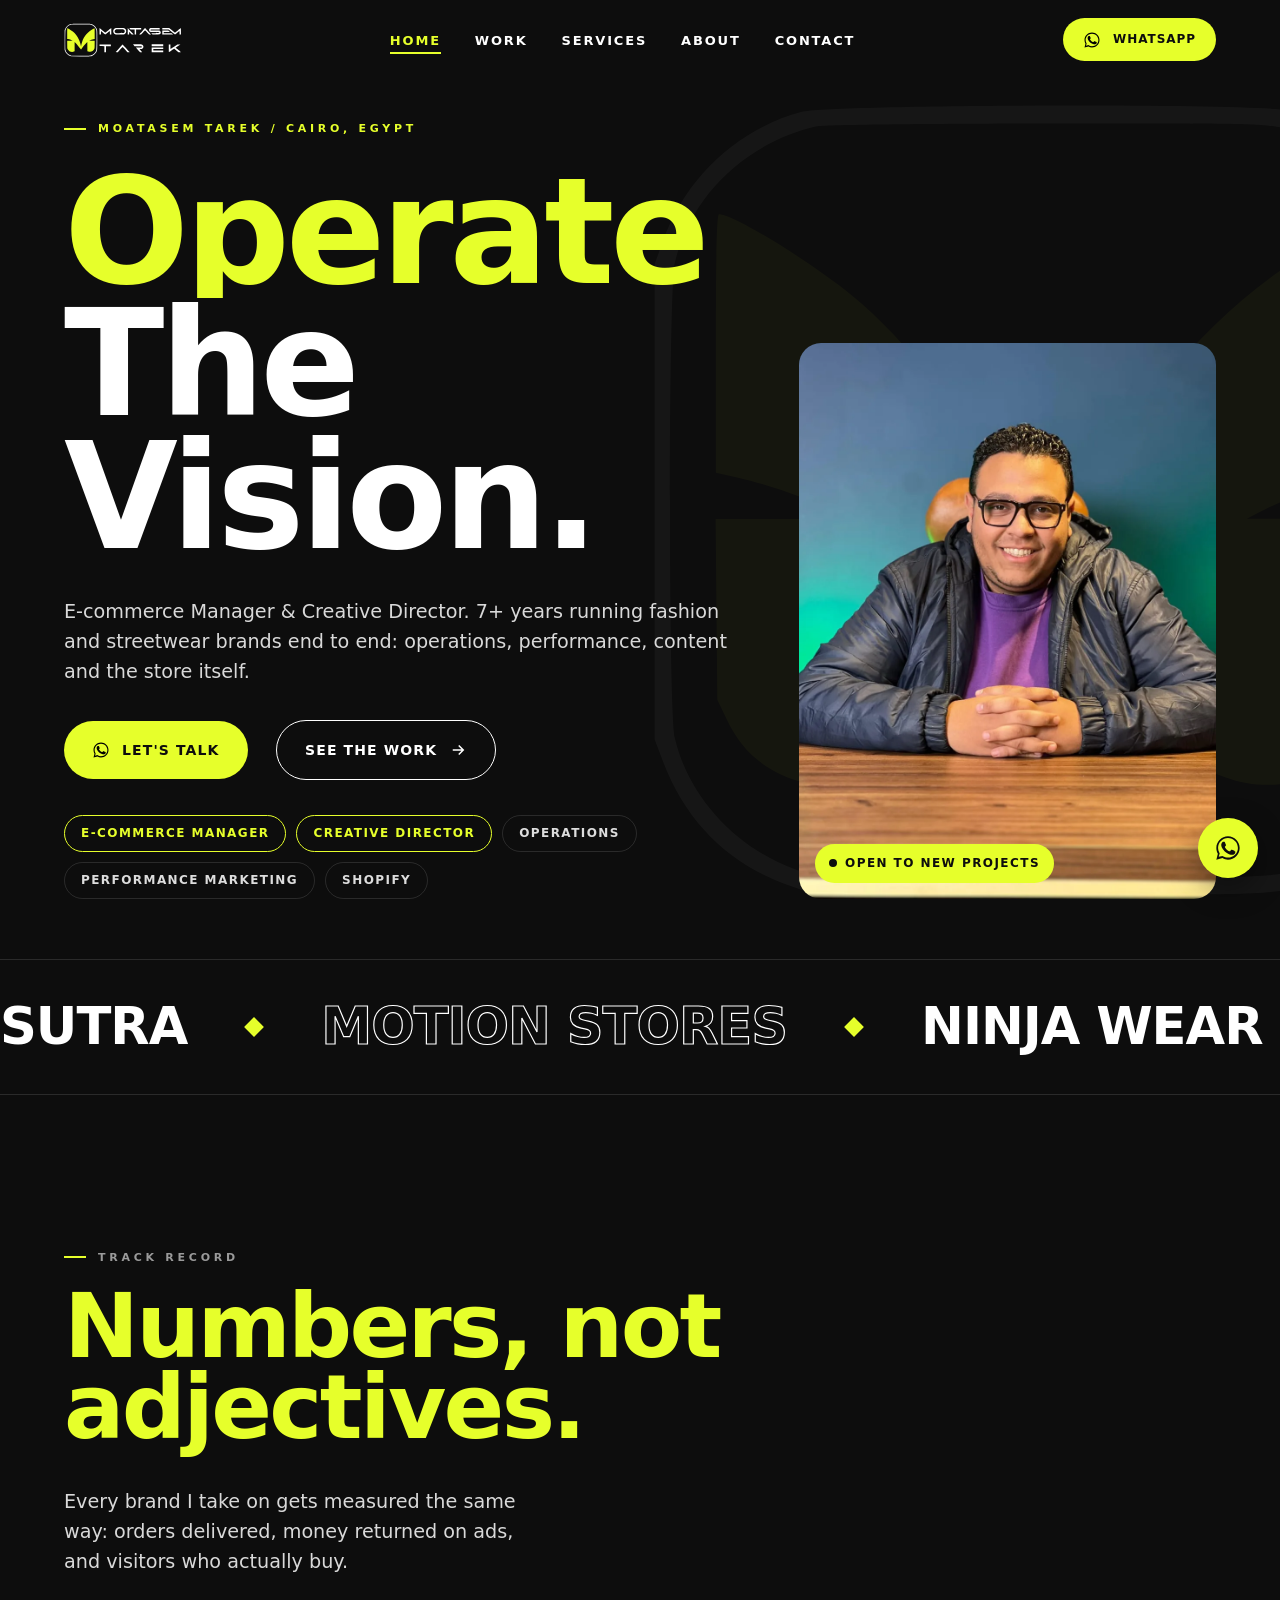
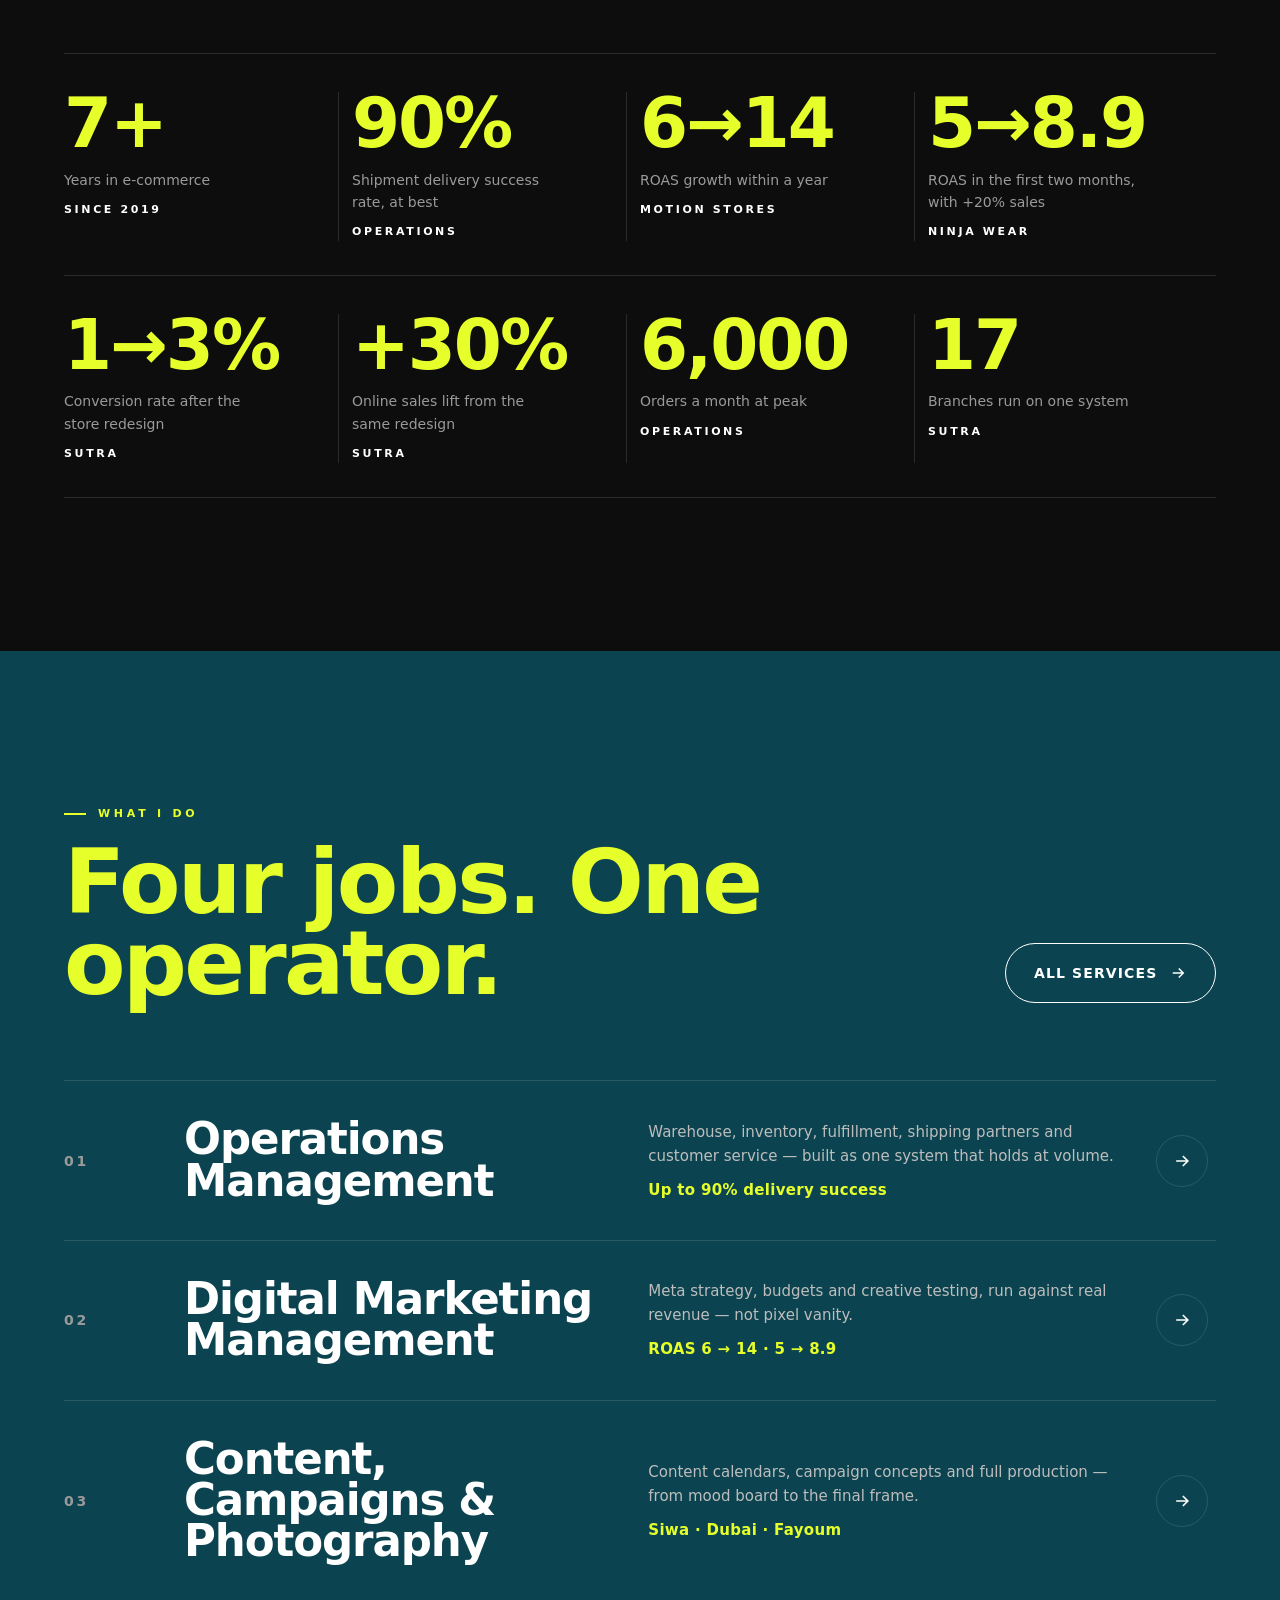
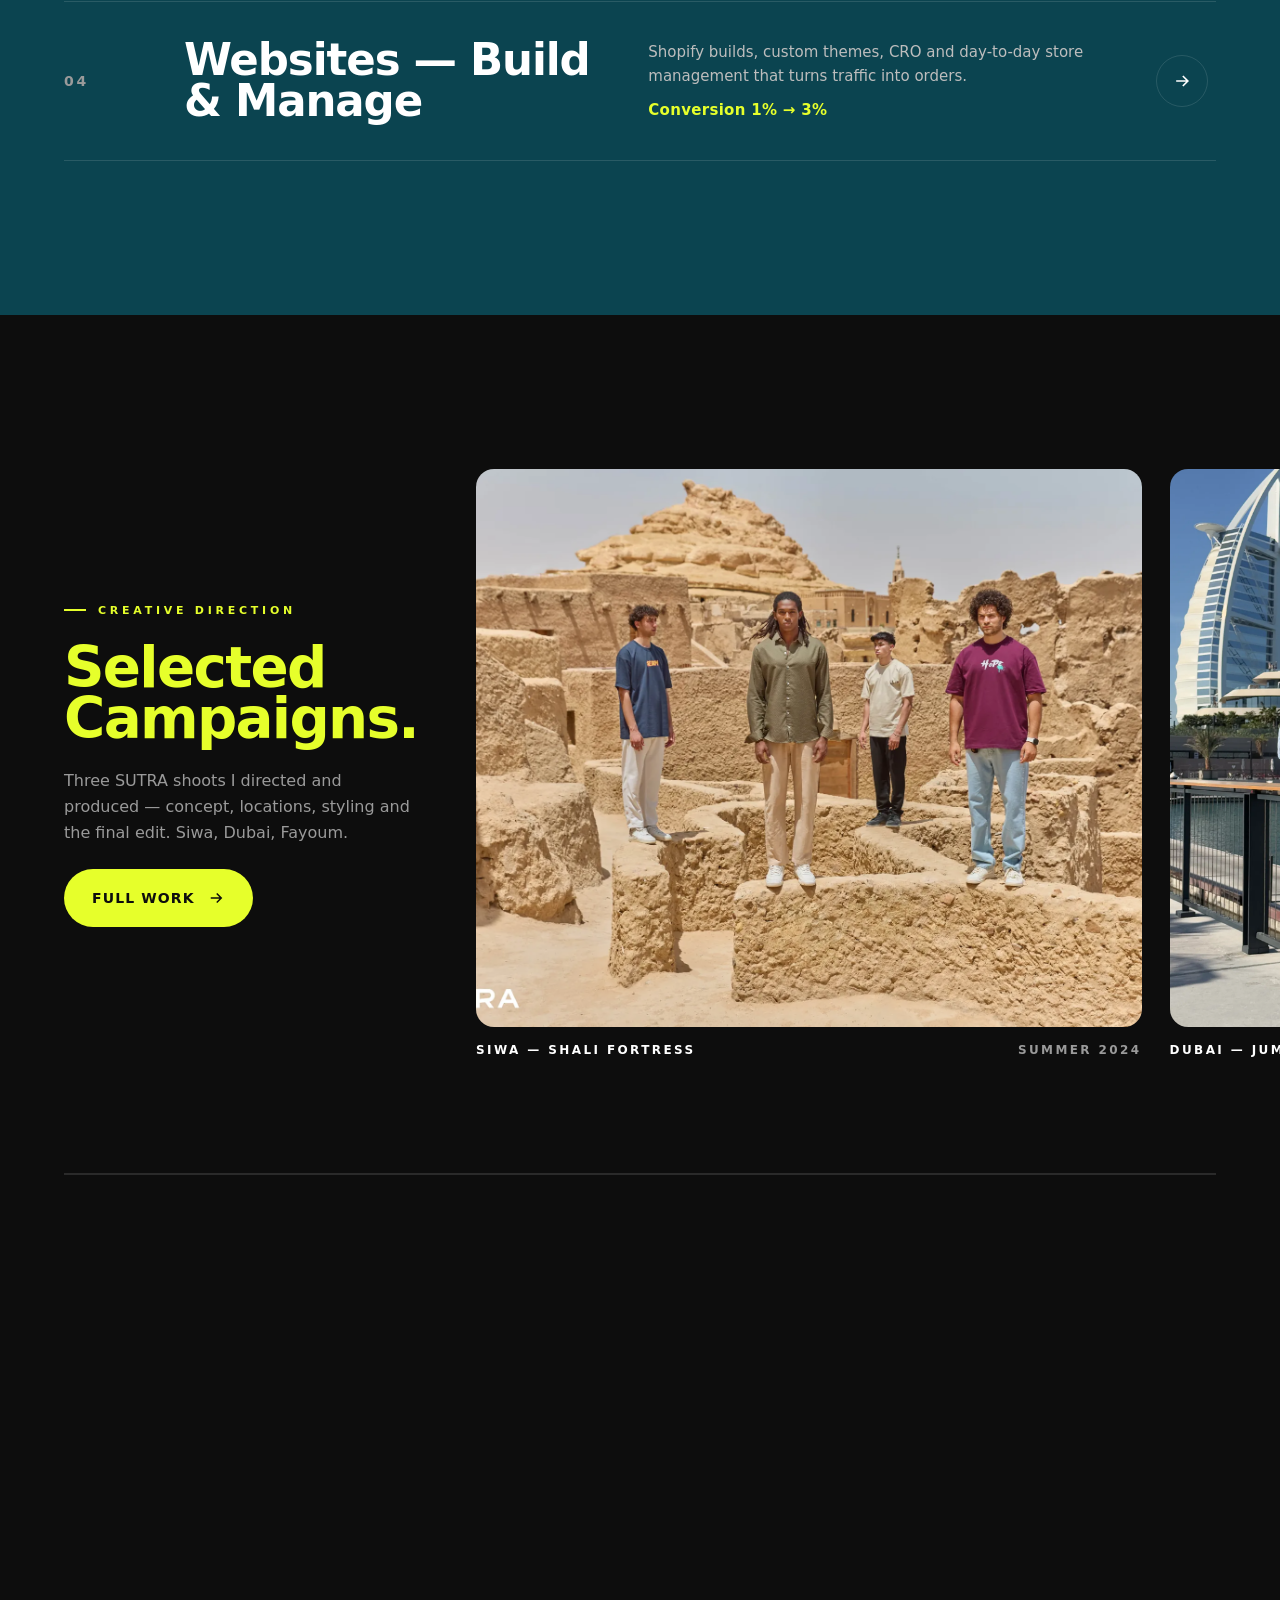
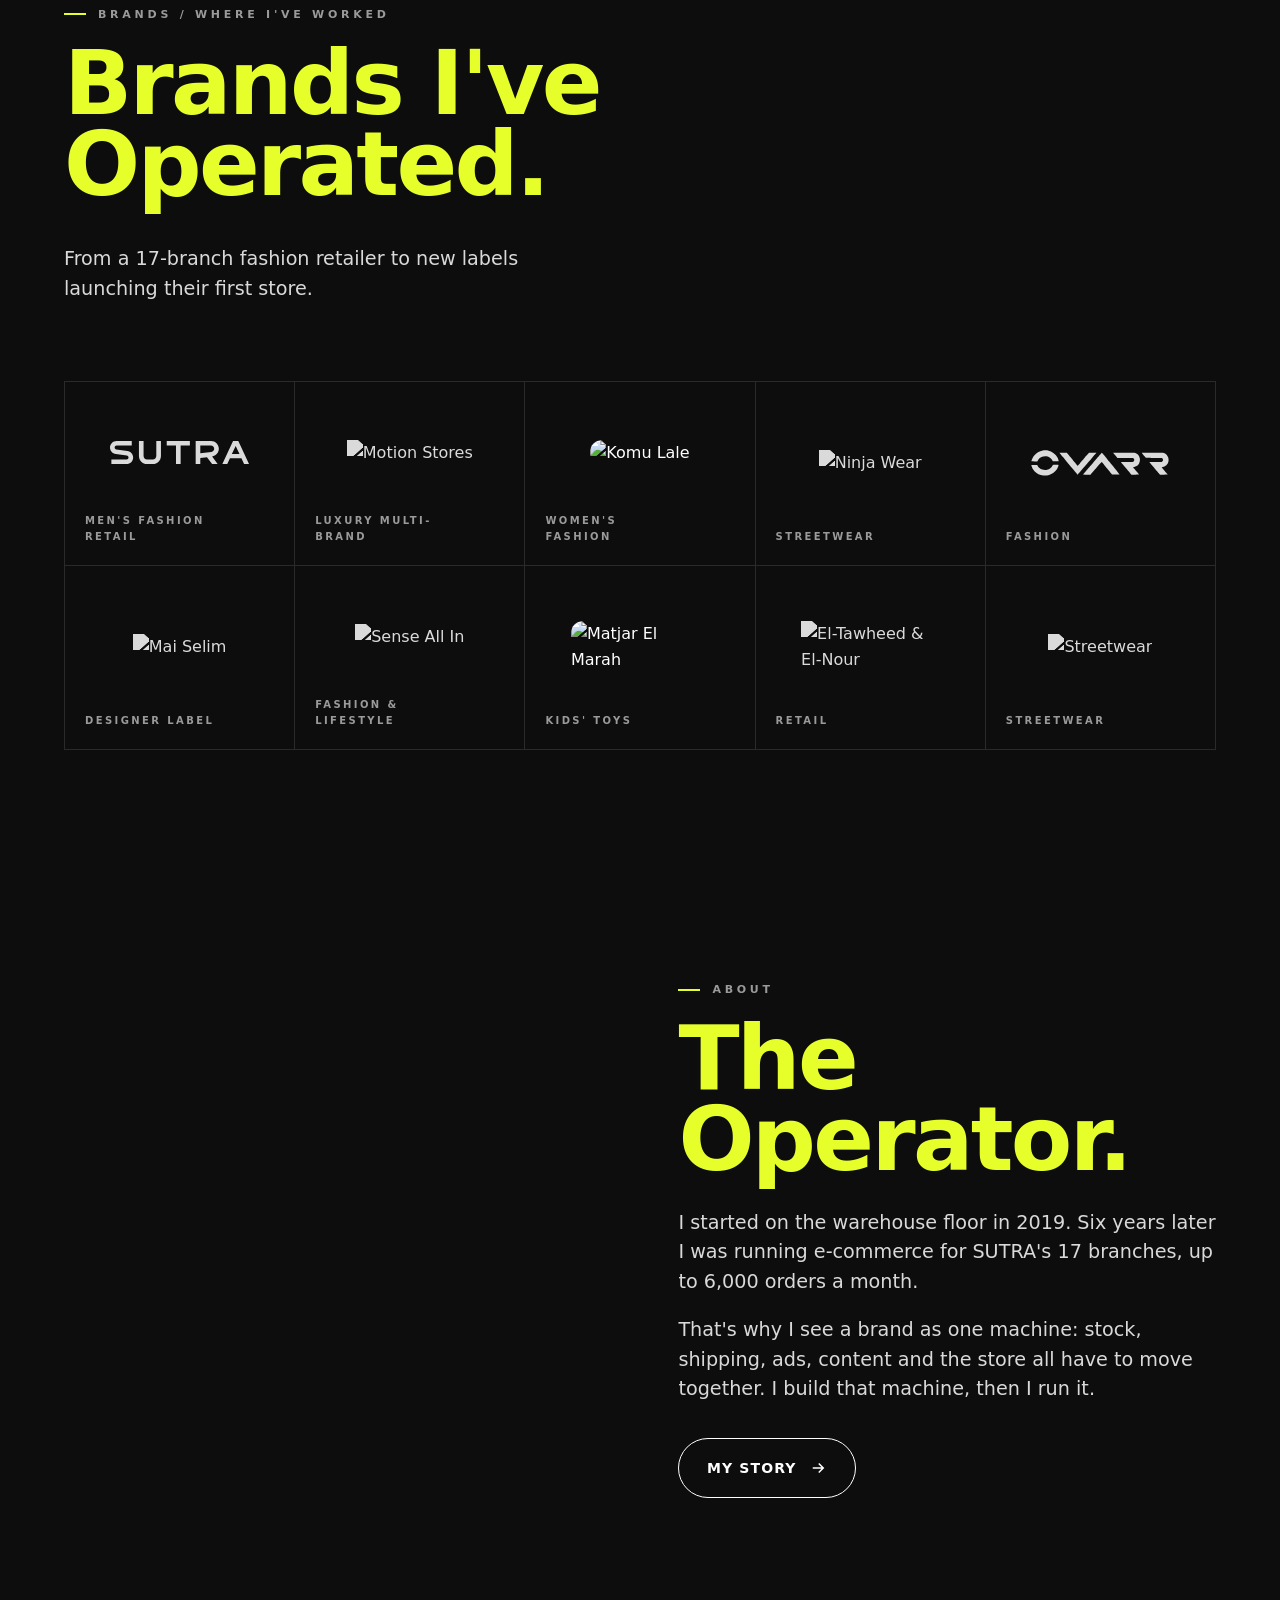
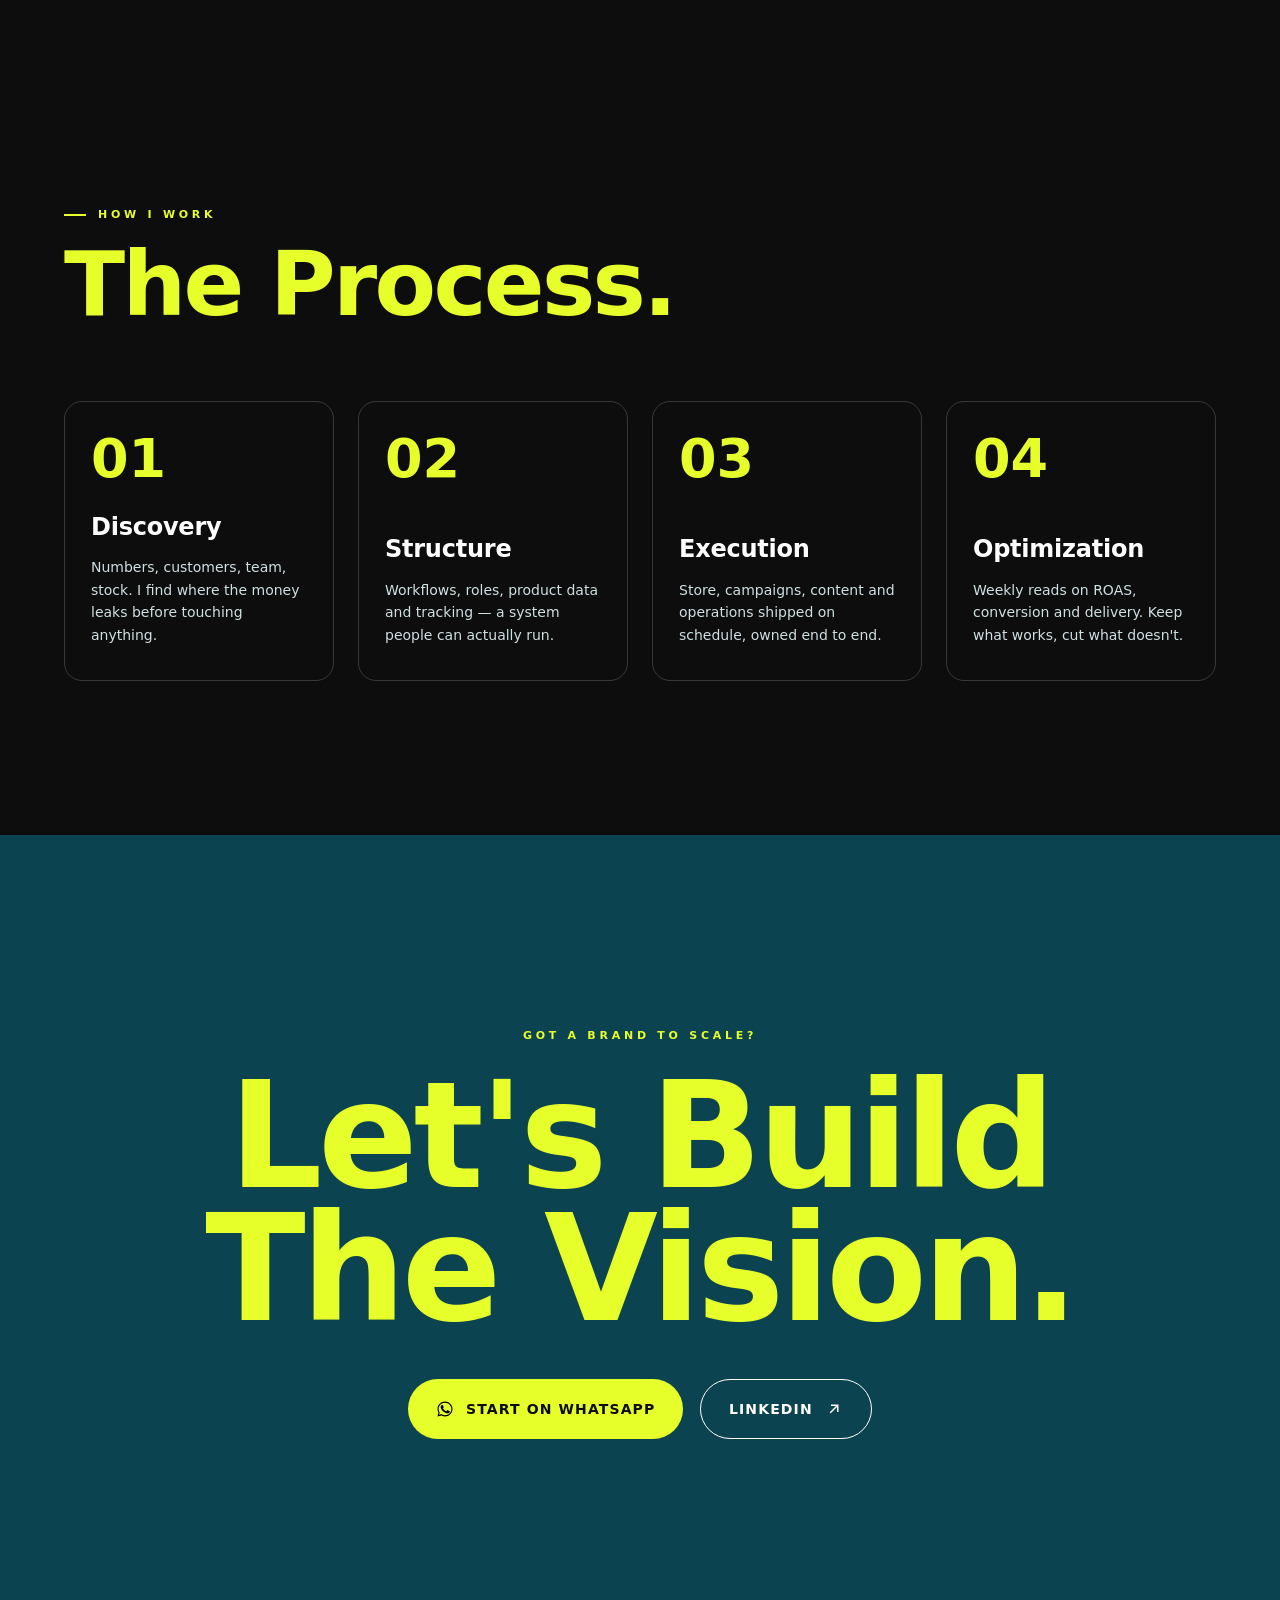
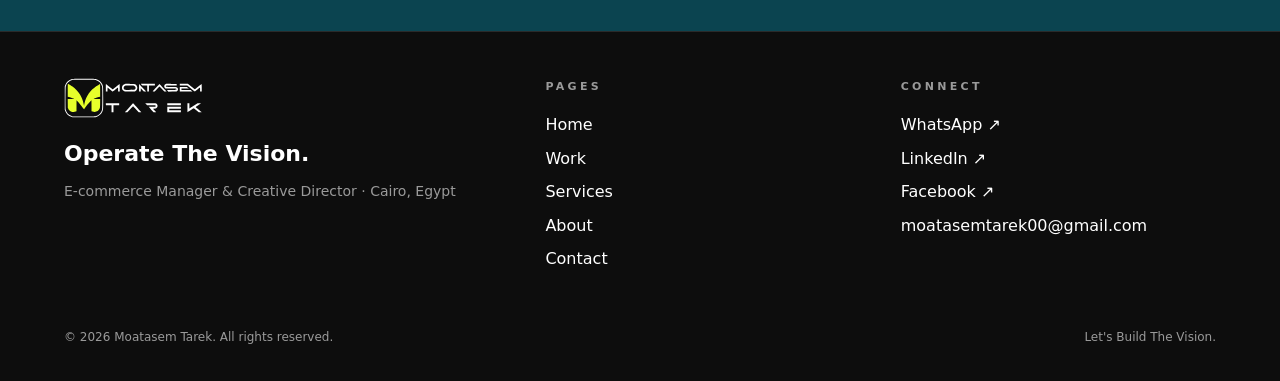
==== commit 86ac0708: "Add files via upload" ====
--- a/index.html
+++ b/index.html
@@ -72,7 +72,7 @@
       <div><div class="eyebrow rv">Track record</div><h2 class="h-l rv rv-d1" style="margin-top:20px">Numbers, not adjectives.</h2></div>
       <p class="lead rv rv-d2" style="max-width:40ch">Every brand I take on gets measured the same way: orders delivered, money returned on ads, and visitors who actually buy.</p>
     </div>
-    <div class="stats"><div class="stat rv"><div class="num"><span data-to="7">0</span>+</div><div class="cap">Years in e-commerce</div><div class="ctx">Since 2019</div></div><div class="stat rv"><div class="num"><span data-to="90">0</span>%</div><div class="cap">Shipment delivery success rate, at best</div><div class="ctx">Operations</div></div><div class="stat rv"><div class="num">6→<span data-to="14">0</span></div><div class="cap">ROAS growth within a year</div><div class="ctx">Motion Stores</div></div><div class="stat rv"><div class="num">5→<span data-to="8.9" data-dec="1">0</span></div><div class="cap">ROAS in the first two months, with +20% sales</div><div class="ctx">Ninja Wear</div></div><div class="stat rv"><div class="num">1→<span data-to="3">0</span>%</div><div class="cap">Conversion rate after the store redesign</div><div class="ctx">SUTRA</div></div><div class="stat rv"><div class="num">+<span data-to="30">0</span>%</div><div class="cap">Online sales lift from the same redesign</div><div class="ctx">SUTRA</div></div><div class="stat rv"><div class="num"><span data-to="6000">0</span></div><div class="cap">Orders a month at peak</div><div class="ctx">Operations</div></div><div class="stat rv"><div class="num"><span data-to="17">0</span></div><div class="cap">Branches run on one system</div><div class="ctx">SUTRA</div></div></div>
+    <div class="stats"><div class="stat rv"><div class="num"><span data-to="7">7</span>+</div><div class="cap">Years in e-commerce</div><div class="ctx">Since 2019</div></div><div class="stat rv"><div class="num"><span data-to="90">90</span>%</div><div class="cap">Shipment delivery success rate, at best</div><div class="ctx">Operations</div></div><div class="stat rv"><div class="num">6→<span data-to="14">14</span></div><div class="cap">ROAS growth within a year</div><div class="ctx">Motion Stores</div></div><div class="stat rv"><div class="num">5→<span data-to="8.9" data-dec="1">8.9</span></div><div class="cap">ROAS in the first two months, with +20% sales</div><div class="ctx">Ninja Wear</div></div><div class="stat rv"><div class="num">1→<span data-to="3">3</span>%</div><div class="cap">Conversion rate after the store redesign</div><div class="ctx">SUTRA</div></div><div class="stat rv"><div class="num">+<span data-to="30">30</span>%</div><div class="cap">Online sales lift from the same redesign</div><div class="ctx">SUTRA</div></div><div class="stat rv"><div class="num"><span data-to="6000">6000</span></div><div class="cap">Orders a month at peak</div><div class="ctx">Operations</div></div><div class="stat rv"><div class="num"><span data-to="17">17</span></div><div class="cap">Branches run on one system</div><div class="ctx">SUTRA</div></div></div>
   </div>
 </section>
 
--- a/assets/style.css
+++ b/assets/style.css
@@ -0,0 +1,342 @@
+/* Moatasem Tarek — Operate The Vision */
+:root{
+  --lime:#E6FF2B; --ink:#0D0D0D; --ink-2:#141414; --teal:#0B4450; --teal-2:#0F4F5C;
+  --white:#FFFFFF; --graphite:#2C2C2C; --muted:#9A9A9A; --line:rgba(255,255,255,.12);
+  --display:'Archivo',system-ui,sans-serif; --body:'Inter',system-ui,sans-serif;
+  --pad:clamp(20px,5vw,72px); --ease:cubic-bezier(.2,.7,.1,1);
+}
+*{box-sizing:border-box;margin:0;padding:0}
+html{scroll-behavior:smooth;-webkit-text-size-adjust:100%}
+body{background:var(--ink);color:var(--white);font-family:var(--body);font-size:16px;line-height:1.6;-webkit-font-smoothing:antialiased;overflow-x:hidden}
+img{display:block;max-width:100%}
+a{color:inherit;text-decoration:none}
+::selection{background:var(--lime);color:var(--ink)}
+.wrap{padding:0 var(--pad);max-width:1600px;margin:0 auto}
+
+/* type */
+.eyebrow{font-family:var(--display);font-weight:600;font-size:11px;letter-spacing:.34em;text-transform:uppercase;color:var(--muted);display:flex;align-items:center;gap:12px}
+.eyebrow::before{content:"";width:22px;height:2px;background:var(--lime)}
+.eyebrow.lime{color:var(--lime)}
+.h-xl,.h-l,.h-m{font-family:var(--display);font-weight:900;letter-spacing:-.03em;line-height:.9;color:var(--lime)}
+.h-xl{font-size:clamp(56px,11.5vw,190px)}
+.h-l{font-size:clamp(44px,7vw,112px)}
+.h-m{font-size:clamp(32px,4.4vw,64px);line-height:.95}
+.h-white{color:var(--white)}
+.lead{font-size:clamp(17px,1.5vw,21px);color:#d9d9d9;max-width:60ch;line-height:1.55}
+.muted{color:var(--muted)}
+.outline{-webkit-text-stroke:1.5px var(--lime);color:transparent}
+
+/* preloader */
+.loader{position:fixed;inset:0;z-index:200;background:var(--ink);display:grid;place-items:center;transition:transform .9s var(--ease) .1s}
+.loader img{width:84px;animation:pulse 1.1s ease-in-out infinite alternate}
+.loader .bar{position:absolute;bottom:0;left:0;height:3px;background:var(--lime);width:0;transition:width .6s var(--ease)}
+body.loaded .loader{transform:translateY(-100%)}
+@keyframes pulse{from{opacity:.4;transform:scale(.94)}to{opacity:1;transform:scale(1)}}
+
+/* cursor */
+.cursor{opacity:0;position:fixed;top:0;left:0;width:10px;height:10px;border-radius:50%;background:var(--lime);pointer-events:none;z-index:300;transform:translate(-50%,-50%);transition:width .25s var(--ease),height .25s var(--ease),background .25s;mix-blend-mode:difference}
+.cursor.big{width:70px;height:70px;background:var(--white)}
+.cursor .lbl{display:none}
+@media (hover:none){.cursor{display:none}}
+
+/* nav */
+.nav{position:fixed;top:0;left:0;right:0;z-index:100;padding:18px var(--pad);display:flex;align-items:center;justify-content:space-between;transition:background .4s,padding .4s,transform .4s var(--ease)}
+.nav.scrolled{background:rgba(13,13,13,.78);backdrop-filter:blur(14px);-webkit-backdrop-filter:blur(14px);padding:12px var(--pad);border-bottom:1px solid var(--line)}
+.nav.hide{transform:translateY(-100%)}
+.nav .brand img{height:34px;width:auto}
+.nav ul{display:flex;gap:34px;list-style:none}
+.nav ul a{font-family:var(--display);font-weight:600;font-size:13px;letter-spacing:.14em;text-transform:uppercase;position:relative;padding:6px 0}
+.nav ul a::after{content:"";position:absolute;left:0;bottom:0;height:2px;width:100%;background:var(--lime);transform:scaleX(0);transform-origin:right;transition:transform .4s var(--ease)}
+.nav ul a:hover::after,.nav ul a.active::after{transform:scaleX(1);transform-origin:left}
+.nav ul a.active{color:var(--lime)}
+.burger{display:none;width:44px;height:44px;border:1px solid var(--line);border-radius:50%;background:none;cursor:pointer;position:relative}
+.burger span{position:absolute;left:12px;right:12px;height:2px;background:var(--white);transition:.3s}
+.burger span:nth-child(1){top:17px}.burger span:nth-child(2){top:25px}
+body.menu-open .burger span:nth-child(1){top:21px;transform:rotate(45deg)}
+body.menu-open .burger span:nth-child(2){top:21px;transform:rotate(-45deg)}
+.mobile-menu{position:fixed;inset:0;z-index:90;background:var(--teal);display:flex;flex-direction:column;justify-content:center;padding:var(--pad);gap:6px;clip-path:circle(0% at 100% 0);transition:clip-path .7s var(--ease)}
+body.menu-open .mobile-menu{clip-path:circle(150% at 100% 0)}
+.mobile-menu a{font-family:var(--display);font-weight:900;font-size:clamp(44px,12vw,80px);line-height:1;color:var(--lime);letter-spacing:-.03em}
+.mobile-menu .mm-foot{margin-top:40px;font-size:14px;color:#cfe}
+
+/* buttons */
+.btn{display:inline-flex;align-items:center;gap:12px;font-family:var(--display);font-weight:800;font-size:14px;letter-spacing:.08em;text-transform:uppercase;padding:18px 28px;border-radius:999px;transition:background .3s,color .3s,transform .3s var(--ease);will-change:transform;cursor:pointer;border:0}
+.btn-lime{background:var(--lime);color:var(--ink)}
+.btn-lime:hover{background:var(--white)}
+.btn-ghost{border:1.5px solid var(--white);color:var(--white)}
+.btn-ghost:hover{background:var(--white);color:var(--ink)}
+.btn svg{width:18px;height:18px}
+.nav .btn{padding:12px 20px;font-size:12px}
+
+/* hero */
+.hero{min-height:100svh;position:relative;display:grid;grid-template-columns:1.25fr .75fr;align-items:end;gap:40px;padding-top:120px;padding-bottom:60px;overflow:hidden}
+.hero .watermark{position:absolute;right:-14vw;top:52%;width:min(70vw,820px);opacity:.035;transform:translateY(-50%);pointer-events:none}
+.hero-copy{position:relative;z-index:2}
+.hero-copy .eyebrow{margin-bottom:28px}
+.hero h1 .line{display:block;overflow:hidden}
+.hero h1 .line span{display:inline-block;transform:translateY(105%);transition:transform 1.1s var(--ease)}
+body.loaded .hero h1 .line span{transform:none}
+body.loaded .hero h1 .line:nth-child(2) span{transition-delay:.12s}
+.hero-sub{margin-top:34px;display:flex;flex-wrap:wrap;gap:28px;align-items:center}
+.roles{display:flex;flex-wrap:wrap;gap:10px}
+.pill{border:1px solid var(--line);border-radius:999px;padding:8px 16px;font-size:12px;font-family:var(--display);font-weight:600;letter-spacing:.12em;text-transform:uppercase;color:#ddd}
+.pill.lime{border-color:var(--lime);color:var(--lime)}
+.hero-photo{position:relative;z-index:2;aspect-ratio:3/4;border-radius:22px;overflow:hidden;max-height:76vh;justify-self:end;width:100%;max-width:520px}
+.hero-photo img{width:100%;height:100%;object-fit:cover;transform:scale(1.12);transition:transform 1.6s var(--ease)}
+body.loaded .hero-photo img{transform:scale(1)}
+.hero-photo .tag{position:absolute;left:16px;bottom:16px;background:var(--lime);color:var(--ink);font-family:var(--display);font-weight:800;font-size:12px;letter-spacing:.12em;text-transform:uppercase;padding:10px 14px;border-radius:999px;display:flex;gap:8px;align-items:center}
+.dot{width:8px;height:8px;border-radius:50%;background:var(--ink);animation:blink 1.4s infinite}
+@keyframes blink{50%{opacity:.25}}
+.scroll-hint{position:absolute;left:var(--pad);bottom:22px;font-size:11px;letter-spacing:.3em;text-transform:uppercase;color:var(--muted);display:flex;gap:10px;align-items:center}
+.scroll-hint i{width:1px;height:38px;background:linear-gradient(var(--lime),transparent);animation:drop 1.8s infinite}
+@keyframes drop{0%{transform:scaleY(0);transform-origin:top}50%{transform:scaleY(1);transform-origin:top}51%{transform-origin:bottom}100%{transform:scaleY(0);transform-origin:bottom}}
+
+/* marquee */
+.marquee{border-top:1px solid var(--line);border-bottom:1px solid var(--line);overflow:hidden;padding:26px 0;background:var(--ink)}
+.marquee-track{display:flex;gap:60px;width:max-content;animation:marq 38s linear infinite}
+.marquee:hover .marquee-track{animation-play-state:paused}
+.marquee-track span{font-family:var(--display);font-weight:900;font-size:clamp(28px,4vw,54px);letter-spacing:-.02em;text-transform:uppercase;white-space:nowrap;display:flex;align-items:center;gap:60px}
+.marquee-track span::after{content:"";width:14px;height:14px;background:var(--lime);transform:rotate(45deg)}
+.marquee-track span:nth-child(even){color:transparent;-webkit-text-stroke:1.2px #fff}
+@keyframes marq{to{transform:translateX(-50%)}}
+
+/* sections */
+section{position:relative}
+.sec{padding:clamp(90px,12vw,170px) 0}
+.sec-head{display:flex;justify-content:space-between;align-items:end;gap:40px;margin-bottom:clamp(44px,6vw,80px);flex-wrap:wrap}
+.sec-head .h-l{max-width:12ch}
+.teal{background:var(--teal)}
+.teal .muted{color:#9fc0c6}
+
+/* stats */
+.stats{display:grid;grid-template-columns:repeat(4,1fr);border-top:1px solid var(--line)}
+.stat{padding:38px 26px 34px 0;border-bottom:1px solid var(--line);position:relative}
+.stat:not(:nth-child(4n))::after{content:"";position:absolute;right:13px;top:38px;bottom:34px;width:1px;background:var(--line)}
+.stat .num{font-family:var(--display);font-weight:900;font-size:clamp(46px,5.4vw,86px);line-height:.9;color:var(--lime);letter-spacing:-.03em;white-space:nowrap}
+.stat .num small{font-size:.5em;letter-spacing:0}
+.stat .cap{margin-top:14px;font-size:14px;color:var(--muted);max-width:24ch}
+.stat .ctx{font-family:var(--display);font-weight:700;font-size:11px;letter-spacing:.24em;text-transform:uppercase;color:#fff;margin-top:10px}
+
+/* services */
+.svc-list{border-top:1px solid var(--line)}
+.svc{display:grid;grid-template-columns:90px 1fr 1.1fr 60px;gap:30px;align-items:center;padding:38px 0;border-bottom:1px solid var(--line);position:relative;transition:padding .5s var(--ease)}
+.svc::before{content:"";position:absolute;inset:0;background:var(--lime);transform:scaleY(0);transform-origin:bottom;transition:transform .55s var(--ease);z-index:0}
+.svc>*{position:relative;z-index:1;transition:color .4s}
+.svc:hover::before{transform:scaleY(1)}
+.svc:hover{padding-left:24px;padding-right:24px}
+.svc:hover>*{color:var(--ink)!important}
+.svc .idx{font-family:var(--display);font-weight:700;color:var(--muted);font-size:14px;letter-spacing:.2em}
+.svc h3{font-family:var(--display);font-weight:900;font-size:clamp(28px,3.4vw,52px);line-height:.95;letter-spacing:-.025em}
+.svc p{color:#bdbdbd;font-size:15px}
+.svc .metric{display:block;font-family:var(--display);font-weight:800;color:var(--lime);font-size:15px;margin-top:10px;letter-spacing:.02em}
+.svc .arrow{width:52px;height:52px;border-radius:50%;border:1px solid var(--line);display:grid;place-items:center;transition:transform .5s var(--ease),border-color .3s}
+.svc:hover .arrow{transform:rotate(-45deg);border-color:var(--ink)}
+.svc .arrow svg{width:20px;height:20px}
+
+/* horizontal gallery */
+.hscroll{height:300vh;position:relative}
+.hscroll .sticky{position:sticky;top:0;height:100vh;overflow:hidden;display:flex;flex-direction:column;justify-content:center}
+.hscroll .track{display:flex;gap:28px;padding:0 var(--pad);will-change:transform}
+.hcard{flex:0 0 auto;width:clamp(280px,32vw,520px);position:relative}
+.hcard.wide{width:clamp(340px,52vw,860px)}
+.hcard .ph{height:62vh;border-radius:18px;overflow:hidden;position:relative}
+.hcard img{width:100%;height:100%;object-fit:cover;transition:transform 1.2s var(--ease)}
+.hcard:hover img{transform:scale(1.06)}
+.hcard .meta{display:flex;justify-content:space-between;margin-top:14px;font-family:var(--display);font-weight:700;font-size:12px;letter-spacing:.2em;text-transform:uppercase}
+.hcard .meta span:last-child{color:var(--muted)}
+.hscroll .intro{flex:0 0 auto;width:clamp(280px,30vw,460px);display:flex;flex-direction:column;justify-content:center;gap:24px;padding-right:30px}
+.progress{position:absolute;left:var(--pad);right:var(--pad);bottom:40px;height:2px;background:var(--line)}
+.progress i{display:block;height:100%;width:0;background:var(--lime)}
+
+/* brands */
+.brands{display:grid;grid-template-columns:repeat(5,1fr);border-left:1px solid var(--line);border-top:1px solid var(--line)}
+.brand-cell{aspect-ratio:1.25;border-right:1px solid var(--line);border-bottom:1px solid var(--line);display:flex;flex-direction:column;justify-content:space-between;padding:20px;position:relative;overflow:hidden;transition:background .4s}
+.brand-cell .logo{flex:1;display:grid;place-items:center;padding:10px 6px}
+.brand-cell .logo img{max-height:54px;max-width:78%;object-fit:contain;filter:grayscale(1) brightness(0) invert(1);opacity:.85;transition:filter .4s,opacity .4s,transform .5s var(--ease)}
+.brand-cell .logo .wm{font-family:var(--display);font-weight:900;font-size:clamp(18px,1.8vw,26px);letter-spacing:-.01em;text-transform:uppercase;text-align:center;line-height:1}
+.brand-cell .info{display:flex;justify-content:space-between;align-items:end;gap:10px}
+.brand-cell .cat{font-family:var(--display);font-weight:600;font-size:10px;letter-spacing:.24em;text-transform:uppercase;color:var(--muted)}
+.brand-cell .go{font-size:13px;color:var(--lime);opacity:0;transform:translateY(6px);transition:.35s var(--ease)}
+.brand-cell:hover{background:var(--teal)}
+.brand-cell:hover .logo img{opacity:1;transform:scale(1.06)}
+.brand-cell:hover .go{opacity:1;transform:none}
+
+/* process */
+.process{display:grid;grid-template-columns:repeat(4,1fr);gap:24px;counter-reset:p}
+.step{padding:30px 26px 34px;border:1px solid rgba(255,255,255,.18);border-radius:18px;min-height:260px;display:flex;flex-direction:column;justify-content:space-between;transition:background .4s,transform .5s var(--ease)}
+.step:hover{background:var(--teal-2);transform:translateY(-8px)}
+.step .n{font-family:var(--display);font-weight:900;font-size:54px;color:var(--lime);line-height:1}
+.step h4{font-family:var(--display);font-weight:800;font-size:24px;margin:22px 0 10px;letter-spacing:-.01em}
+.step p{font-size:14px;color:#cfdfe2}
+
+/* split / about teaser */
+.split{display:grid;grid-template-columns:1fr 1fr;gap:clamp(30px,6vw,100px);align-items:center}
+.split .ph{border-radius:20px;overflow:hidden;aspect-ratio:4/5}
+.split .ph img{width:100%;height:100%;object-fit:cover}
+
+/* CTA */
+.cta{text-align:center;padding:clamp(110px,15vw,220px) 0;overflow:hidden}
+.cta .h-xl{margin:26px 0 44px}
+.cta .eyebrow{justify-content:center}
+.cta .eyebrow::before{display:none}
+.cta-btns{display:flex;justify-content:center;gap:16px;flex-wrap:wrap}
+
+/* footer */
+footer{border-top:1px solid var(--line);padding:46px 0 34px}
+.foot{display:grid;grid-template-columns:1.4fr 1fr 1fr;gap:40px;align-items:start}
+.foot .tagline{font-family:var(--display);font-weight:800;font-size:22px;margin-top:18px}
+.foot h5{font-family:var(--display);font-size:11px;letter-spacing:.3em;text-transform:uppercase;color:var(--muted);margin-bottom:16px;font-weight:600}
+.foot li{list-style:none;margin-bottom:8px}
+.foot li a{transition:color .3s}
+.foot li a:hover{color:var(--lime)}
+.foot-bottom{margin-top:48px;display:flex;justify-content:space-between;font-size:12px;color:var(--muted);flex-wrap:wrap;gap:10px}
+
+/* page hero (subpages) */
+.phero{padding:clamp(150px,20vw,240px) 0 clamp(60px,8vw,110px);position:relative;overflow:hidden}
+.phero .eyebrow{margin-bottom:26px}
+.phero .lead{margin-top:30px}
+.phero .watermark{position:absolute;right:-8vw;top:30px;width:min(60vw,640px);opacity:.05;pointer-events:none}
+
+/* work page */
+.camp{padding:clamp(70px,9vw,130px) 0;border-top:1px solid var(--line)}
+.camp-head{display:grid;grid-template-columns:1fr 1fr;gap:40px;align-items:end;margin-bottom:46px}
+.camp-head .facts{display:flex;gap:40px;flex-wrap:wrap;justify-content:flex-end}
+.camp-head .facts div{font-size:13px;color:var(--muted)}
+.camp-head .facts b{display:block;font-family:var(--display);color:#fff;font-size:15px;letter-spacing:.02em}
+.gallery{display:grid;grid-template-columns:repeat(12,1fr);gap:16px}
+.gallery figure{border-radius:16px;overflow:hidden;cursor:zoom-in;position:relative;background:#1a1a1a}
+.gallery img{width:100%;height:100%;object-fit:cover;transition:transform 1.1s var(--ease)}
+.gallery figure:hover img{transform:scale(1.05)}
+.g-7{grid-column:span 7}.g-5{grid-column:span 5}.g-4{grid-column:span 4}.g-6{grid-column:span 6}.g-8{grid-column:span 8}.g-12{grid-column:span 12}
+.r-tall{aspect-ratio:3/4}.r-wide{aspect-ratio:16/10}.r-sq{aspect-ratio:1}
+.sites{display:grid;grid-template-columns:repeat(3,1fr);gap:20px}
+.site-card{border:1px solid var(--line);border-radius:18px;padding:28px;display:flex;flex-direction:column;gap:18px;min-height:240px;justify-content:space-between;transition:background .4s,border-color .4s,transform .5s var(--ease);position:relative;overflow:hidden}
+.site-card:hover{background:var(--lime);color:var(--ink);border-color:var(--lime);transform:translateY(-6px)}
+.site-card:hover .muted,.site-card:hover .cat{color:#333}
+.site-card .top{display:flex;justify-content:space-between;align-items:start}
+.site-card .cat{font-family:var(--display);font-size:10px;letter-spacing:.26em;text-transform:uppercase;color:var(--muted);font-weight:600}
+.site-card h3{font-family:var(--display);font-weight:900;font-size:34px;line-height:.95;letter-spacing:-.02em}
+.site-card .url{font-family:var(--display);font-weight:700;font-size:13px;letter-spacing:.04em}
+.site-card .tags{display:flex;flex-wrap:wrap;gap:6px}
+.site-card .tags span{font-size:11px;border:1px solid currentColor;opacity:.7;border-radius:99px;padding:4px 10px}
+.site-card .arr{width:40px;height:40px;border-radius:50%;border:1px solid currentColor;display:grid;place-items:center;transition:transform .5s var(--ease)}
+.site-card:hover .arr{transform:rotate(-45deg)}
+
+/* filters */
+.filters{display:flex;gap:10px;flex-wrap:wrap;margin-bottom:36px}
+.filters button{background:none;border:1px solid var(--line);color:#ddd;border-radius:99px;padding:10px 18px;font-family:var(--display);font-weight:700;font-size:12px;letter-spacing:.14em;text-transform:uppercase;cursor:pointer;transition:.3s}
+.filters button.on,.filters button:hover{background:var(--lime);color:var(--ink);border-color:var(--lime)}
+
+/* services page */
+.svc-block{display:grid;grid-template-columns:.9fr 1.1fr;gap:clamp(30px,6vw,90px);padding:clamp(70px,9vw,120px) 0;border-top:1px solid var(--line);align-items:start}
+.svc-block .big{font-family:var(--display);font-weight:900;font-size:clamp(70px,10vw,150px);color:var(--lime);line-height:.85;letter-spacing:-.04em}
+.svc-block .big small{display:block;font-size:13px;letter-spacing:.25em;text-transform:uppercase;color:var(--muted);font-weight:600;margin-top:14px;line-height:1.4}
+.svc-block h2{margin:18px 0 22px}
+.checks{list-style:none;margin-top:26px;display:grid;gap:12px}
+.checks li{display:flex;gap:14px;align-items:start;padding-bottom:12px;border-bottom:1px solid var(--line);color:#ddd}
+.checks li::before{content:"";flex:0 0 9px;height:9px;background:var(--lime);transform:rotate(45deg);margin-top:8px}
+.kpis{display:flex;gap:14px;flex-wrap:wrap;margin-top:28px}
+.kpi{background:var(--ink-2);border:1px solid var(--line);border-radius:14px;padding:18px 20px;min-width:150px}
+.teal .kpi{background:rgba(0,0,0,.2)}
+.kpi b{display:block;font-family:var(--display);font-weight:900;font-size:32px;color:var(--lime);line-height:1}
+.kpi span{font-size:12px;color:var(--muted)}
+.svc-nav{position:sticky;top:76px;z-index:20;background:rgba(13,13,13,.85);backdrop-filter:blur(12px);border-bottom:1px solid var(--line)}
+.svc-nav .wrap{display:flex;gap:28px;overflow-x:auto;padding-top:14px;padding-bottom:14px;scrollbar-width:none}
+.svc-nav a{white-space:nowrap;font-family:var(--display);font-weight:700;font-size:12px;letter-spacing:.16em;text-transform:uppercase;color:var(--muted);transition:color .3s}
+.svc-nav a.on,.svc-nav a:hover{color:var(--lime)}
+
+/* about */
+.timeline{border-left:1px solid var(--line);margin-left:6px}
+.tl{padding:0 0 46px 38px;position:relative}
+.tl::before{content:"";position:absolute;left:-7px;top:6px;width:13px;height:13px;background:var(--ink);border:2px solid var(--lime);border-radius:50%;transition:background .3s}
+.tl:hover::before{background:var(--lime)}
+.tl .yr{font-family:var(--display);font-weight:700;font-size:12px;letter-spacing:.22em;color:var(--lime);text-transform:uppercase}
+.tl h4{font-family:var(--display);font-weight:800;font-size:clamp(22px,2.4vw,32px);margin:6px 0 6px;letter-spacing:-.01em}
+.tl .role{color:#ddd;font-weight:500}
+.tl p{color:var(--muted);font-size:15px;margin-top:8px;max-width:60ch}
+.skills{display:flex;flex-wrap:wrap;gap:10px}
+.skills span{border:1px solid var(--line);border-radius:99px;padding:10px 18px;font-size:14px;transition:.3s}
+.skills span:hover{border-color:var(--lime);color:var(--lime)}
+
+/* contact */
+.contact-grid{display:grid;grid-template-columns:repeat(2,1fr);gap:20px;margin-top:60px}
+.ch{border:1px solid var(--line);border-radius:20px;padding:34px;display:flex;justify-content:space-between;align-items:end;min-height:200px;transition:background .4s,color .4s,border-color .4s}
+.ch:hover{background:var(--lime);color:var(--ink);border-color:var(--lime)}
+.ch:hover .muted{color:#333}
+.ch .lab{font-family:var(--display);font-size:11px;letter-spacing:.28em;text-transform:uppercase;font-weight:600}
+.ch .val{font-family:var(--display);font-weight:900;font-size:clamp(24px,2.8vw,40px);letter-spacing:-.02em;margin-top:10px;line-height:1}
+.ch.main{grid-column:span 2;background:var(--teal);border-color:var(--teal);min-height:280px}
+.ch.main .val{font-size:clamp(36px,6vw,90px);color:var(--lime)}
+.ch.main:hover{background:var(--lime)}
+.ch.main:hover .val{color:var(--ink)}
+
+/* lightbox */
+.lb{position:fixed;inset:0;z-index:250;background:rgba(5,5,5,.94);display:none;align-items:center;justify-content:center;padding:4vw}
+.lb.open{display:flex}
+.lb img{max-height:88vh;max-width:92vw;border-radius:10px;object-fit:contain}
+.lb button{position:absolute;background:none;border:1px solid var(--line);color:#fff;width:52px;height:52px;border-radius:50%;cursor:pointer;font-size:20px;transition:.3s}
+.lb button:hover{background:var(--lime);color:var(--ink)}
+.lb .x{top:24px;right:24px}.lb .pv{left:24px;top:50%}.lb .nx{right:24px;top:50%}
+.lb .cap{position:absolute;bottom:24px;left:0;right:0;text-align:center;font-size:12px;letter-spacing:.24em;text-transform:uppercase;color:var(--muted)}
+
+/* WhatsApp float */
+.wa{position:fixed;right:22px;bottom:22px;z-index:80;width:60px;height:60px;border-radius:50%;background:var(--lime);display:grid;place-items:center;box-shadow:0 10px 30px rgba(0,0,0,.4);transition:transform .4s var(--ease)}
+.wa:hover{transform:scale(1.08) rotate(-8deg)}
+.wa svg{width:28px;height:28px;fill:var(--ink)}
+.wa::after{content:"";position:absolute;inset:-6px;border-radius:50%;border:2px solid var(--lime);opacity:0;animation:ring 2.4s infinite}
+@keyframes ring{0%{transform:scale(.85);opacity:.7}100%{transform:scale(1.35);opacity:0}}
+
+/* reveal */
+.rv{opacity:0;transform:translateY(40px);transition:opacity 1s var(--ease),transform 1s var(--ease)}
+.rv.in{opacity:1;transform:none}
+.rv-d1{transition-delay:.08s}.rv-d2{transition-delay:.16s}.rv-d3{transition-delay:.24s}
+.img-rv{clip-path:inset(100% 0 0 0);transition:clip-path 1.3s var(--ease)}
+.img-rv.in{clip-path:inset(0 0 0 0)}
+
+/* responsive */
+@media (max-width:1100px){
+  .brands{grid-template-columns:repeat(3,1fr)}
+  .stats{grid-template-columns:repeat(2,1fr)}
+  .stat:not(:nth-child(4n))::after{display:none}
+  .process{grid-template-columns:repeat(2,1fr)}
+  .sites{grid-template-columns:repeat(2,1fr)}
+}
+@media (max-width:860px){
+  .nav ul,.nav .btn{display:none}
+  .burger{display:block}
+  .hero{grid-template-columns:1fr;padding-top:110px;align-items:start}
+  .hero-photo{justify-self:start;max-width:100%;aspect-ratio:4/5;max-height:none}
+  .scroll-hint{display:none}
+  .svc{grid-template-columns:1fr;gap:12px}
+  .svc .arrow{display:none}
+  .split,.camp-head,.svc-block{grid-template-columns:1fr}
+  .camp-head .facts{justify-content:flex-start}
+  .foot{grid-template-columns:1fr 1fr}
+  .foot>div:first-child{grid-column:span 2}
+  .contact-grid{grid-template-columns:1fr}
+  .ch.main{grid-column:auto}
+  .gallery{grid-template-columns:1fr 1fr}
+  .gallery figure{grid-column:span 1!important}
+  .gallery figure.g-12,.gallery figure.g-8,.gallery figure.g-7{grid-column:span 2!important}
+  .hscroll{height:auto}
+  .hscroll .sticky{position:relative;height:auto;padding:90px 0}
+  .hscroll .track{overflow-x:auto;scroll-snap-type:x mandatory;transform:none!important;padding-bottom:10px;scrollbar-width:none}
+  .hcard{scroll-snap-align:start;width:78vw}.hcard.wide{width:88vw}
+  .hcard .ph{height:56vh}
+  .hscroll .intro{width:80vw}
+  .progress{display:none}
+}
+@media (max-width:560px){
+  .brands{grid-template-columns:repeat(2,1fr)}
+  .stats{grid-template-columns:1fr}
+  .stat{padding-right:0}
+  .process,.sites{grid-template-columns:1fr}
+  .btn{padding:16px 22px}
+}
+@media (prefers-reduced-motion:reduce){
+  *,*::before,*::after{animation:none!important;transition:none!important}
+  .rv{opacity:1;transform:none}.img-rv{clip-path:none}
+}
+.hscroll .intro .h-l{font-size:clamp(40px,4.4vw,70px)}
+.brand-cell .logo img.keep{filter:none;opacity:1;max-height:84px;border-radius:12px}
+@media (max-width:560px){.stats{grid-template-columns:1fr 1fr}.stat{padding:26px 10px 24px 0}.stat .num{font-size:clamp(34px,10vw,46px)}.stat .cap{font-size:12.5px}}
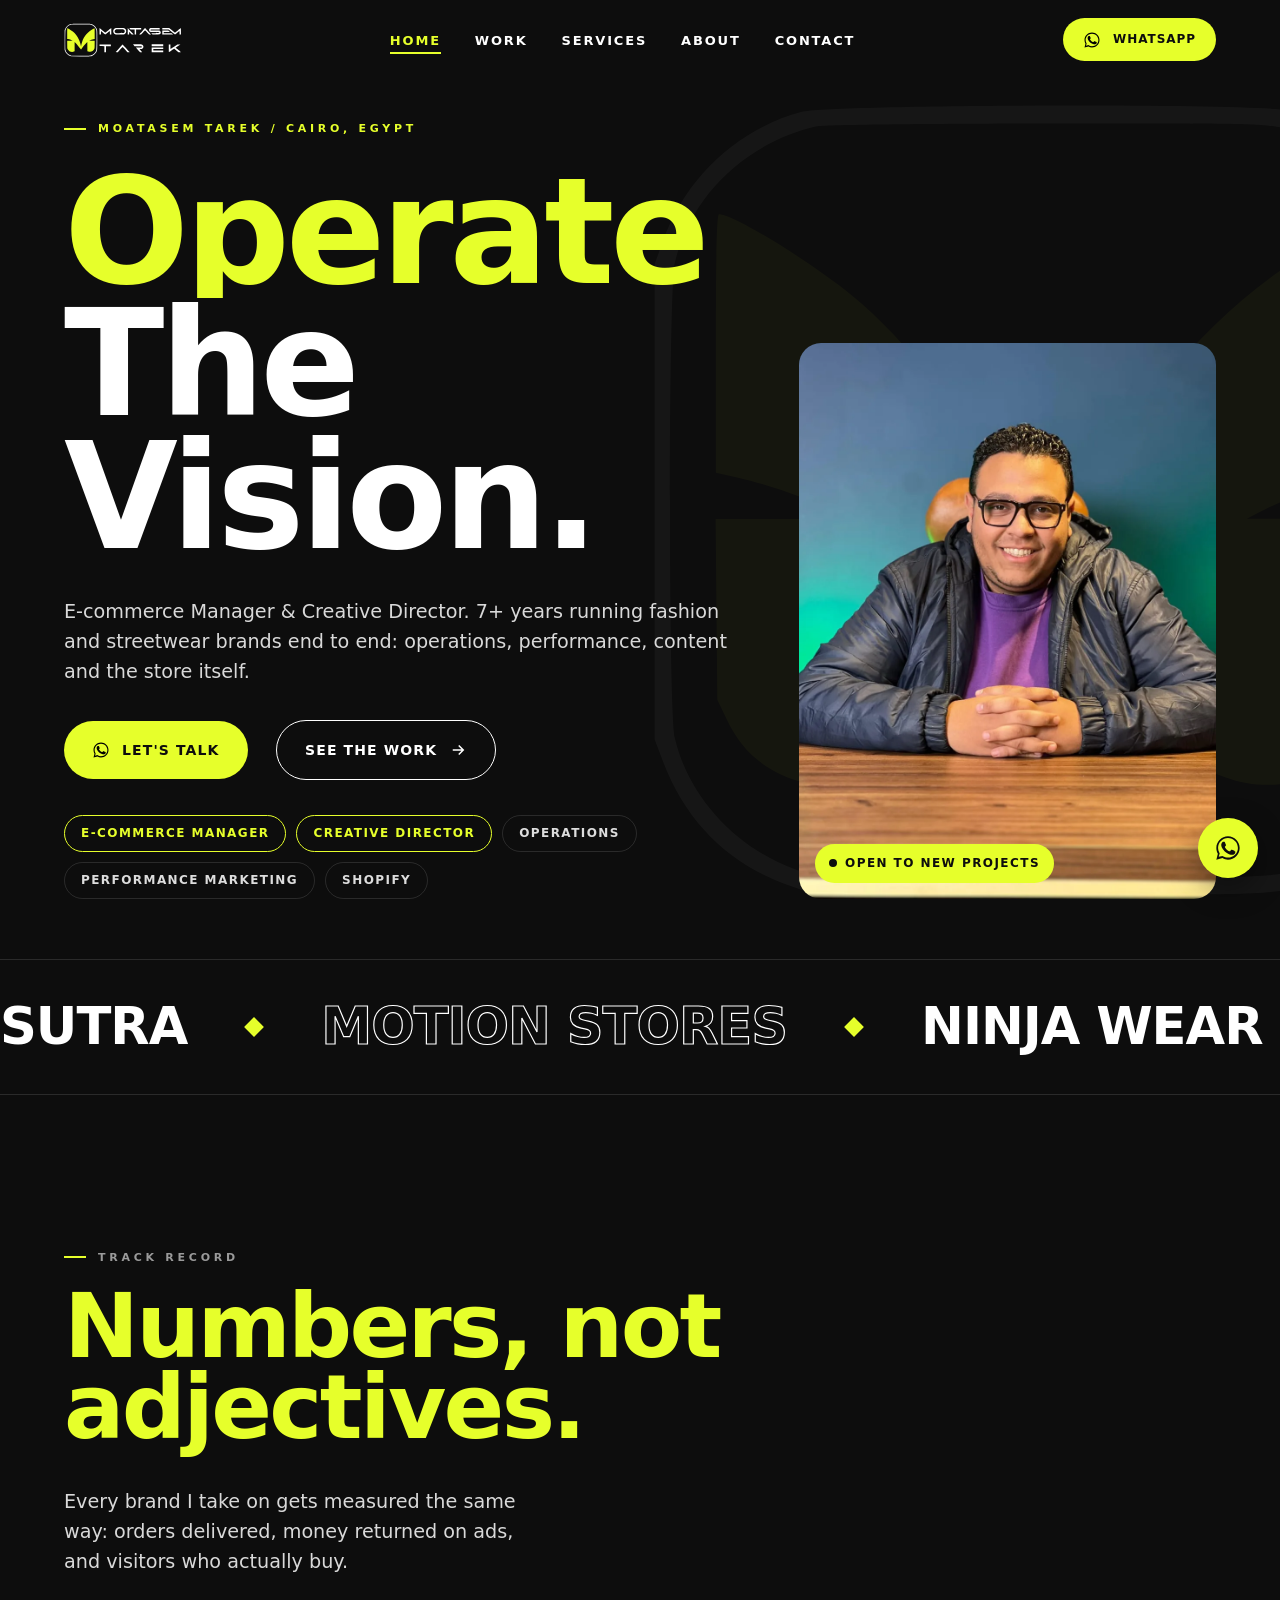
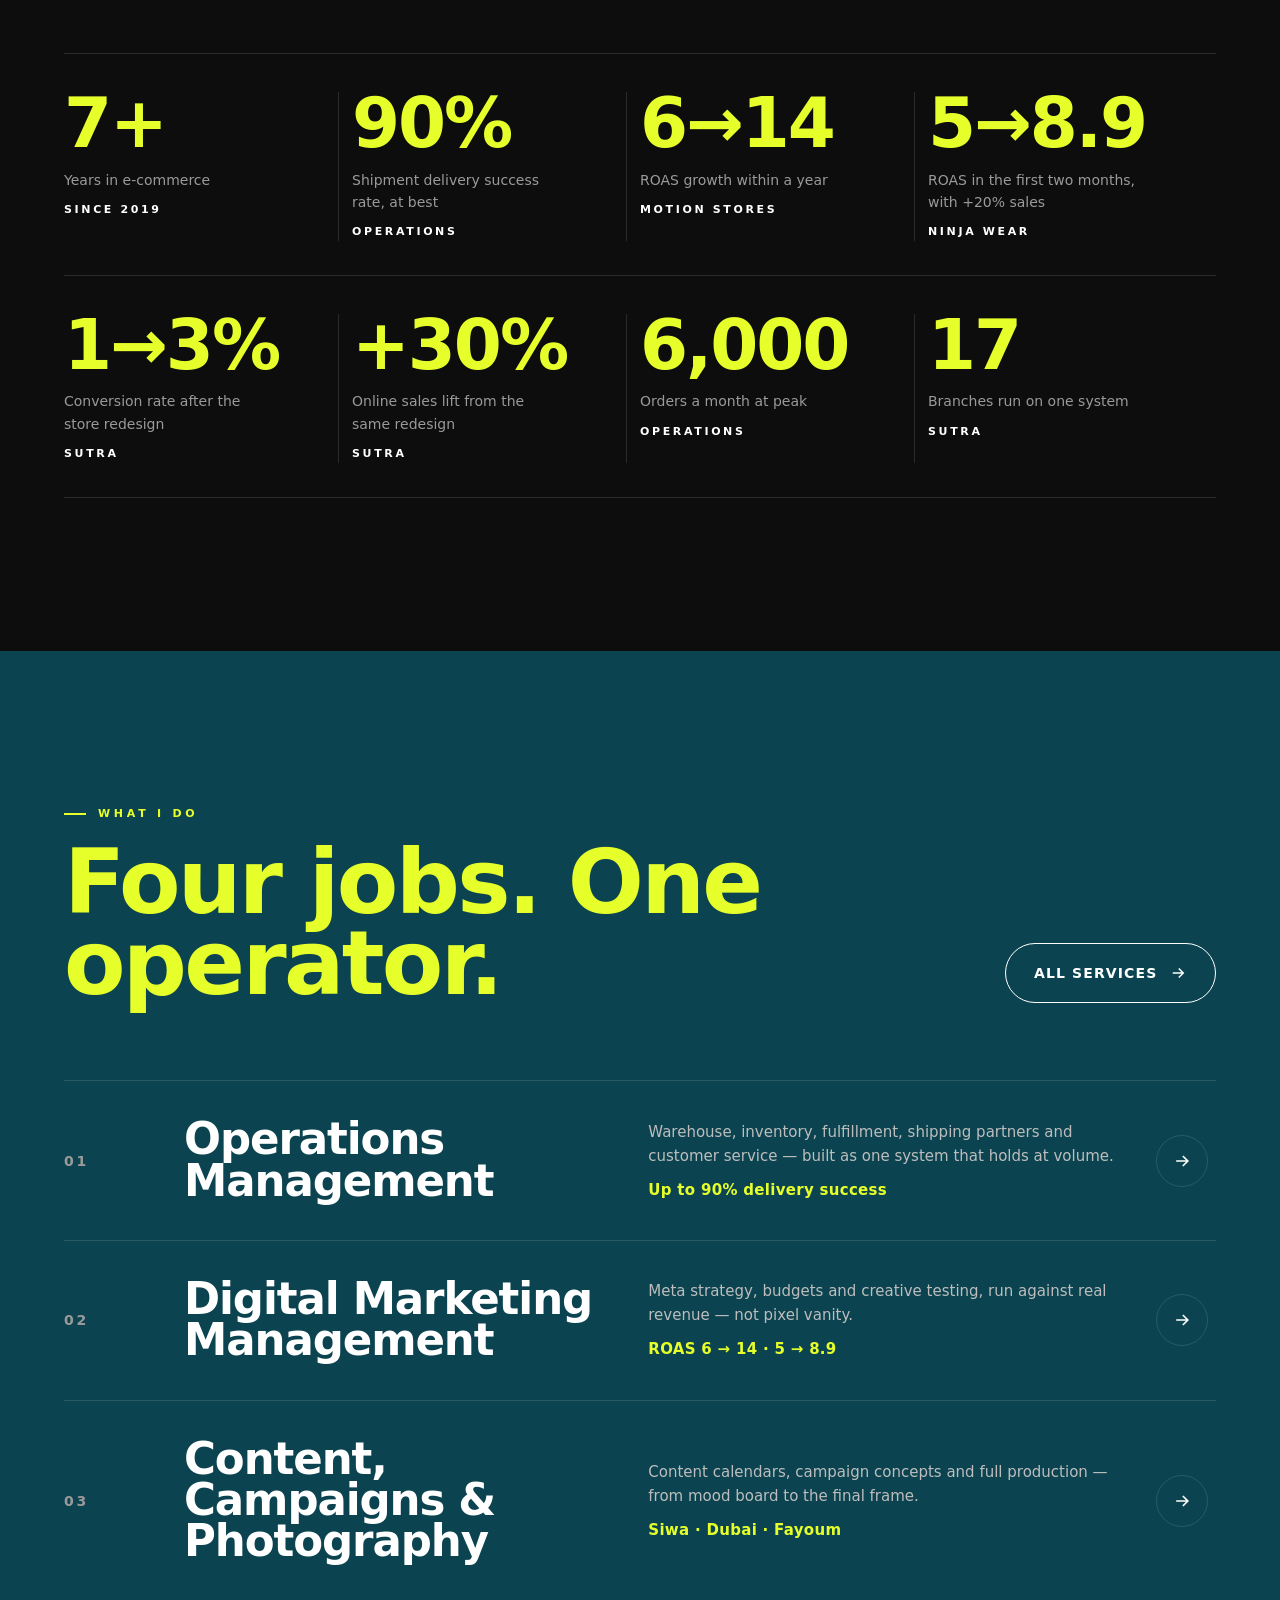
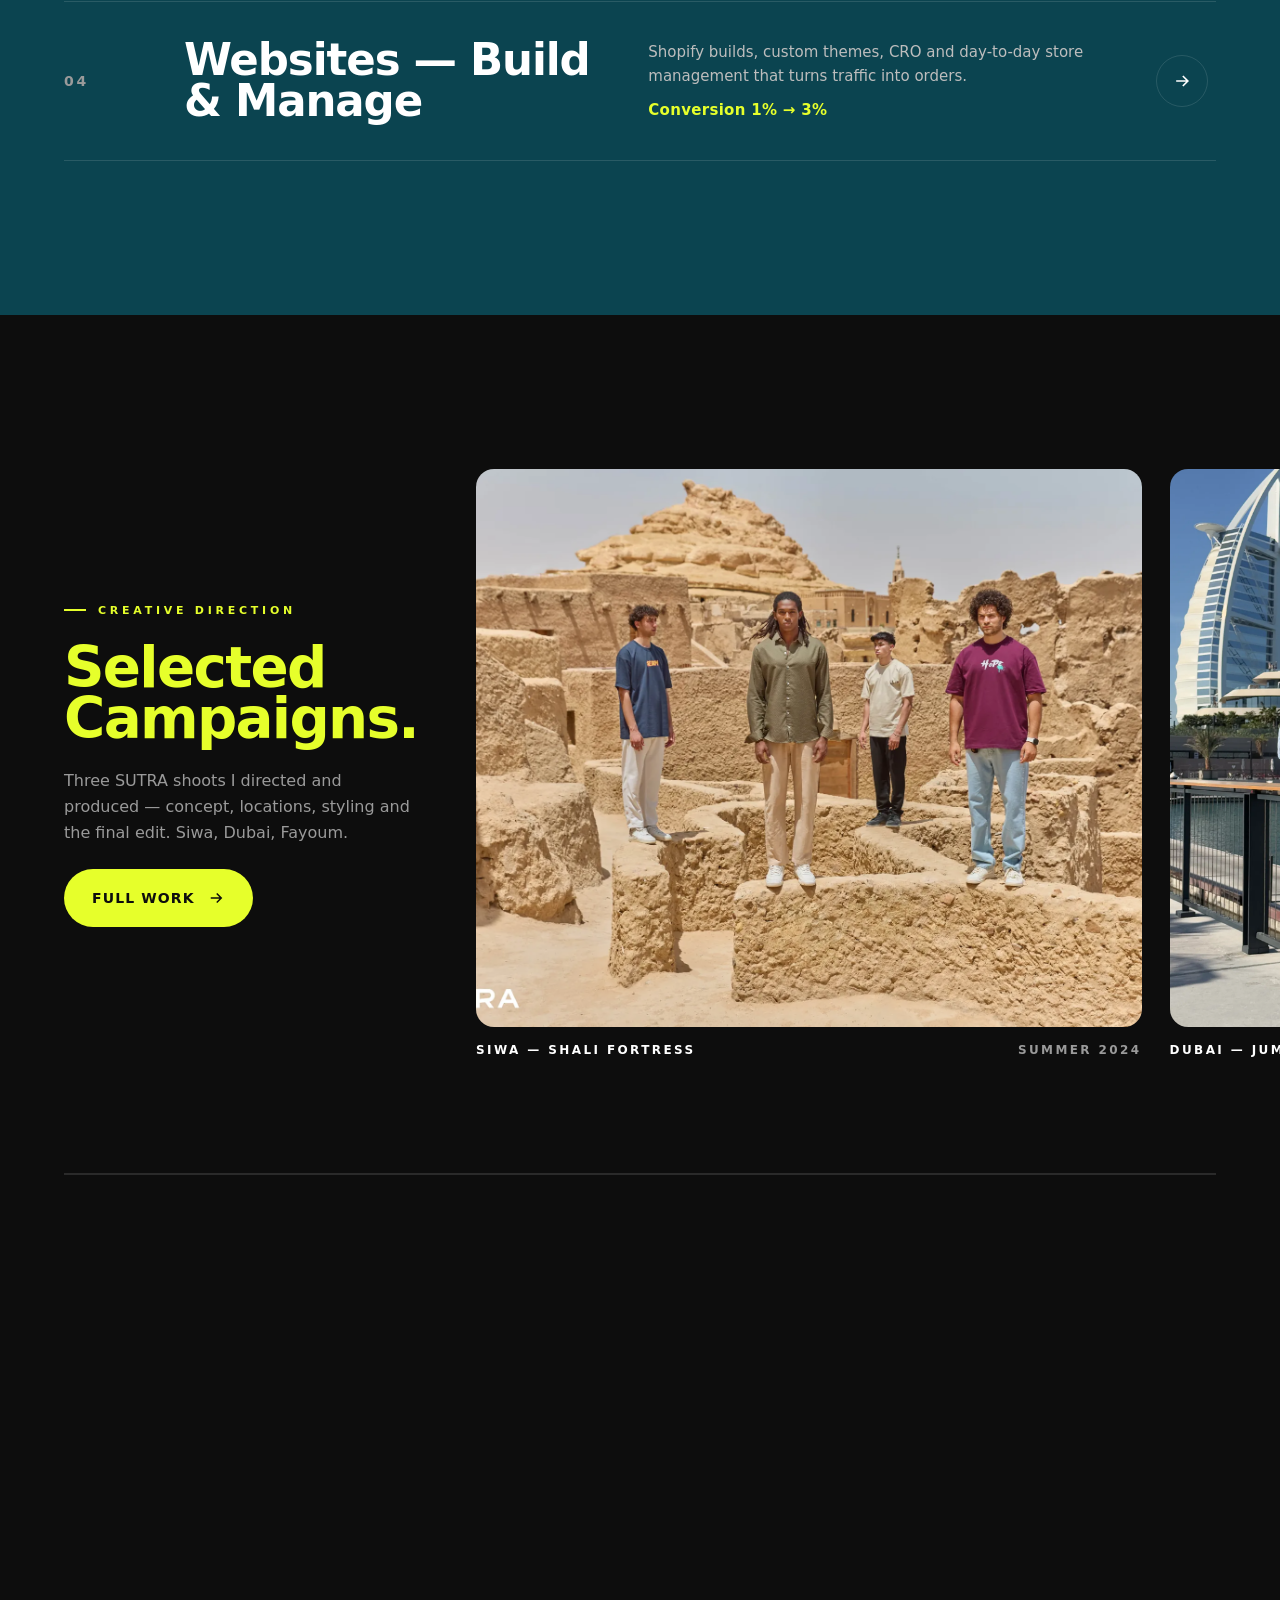
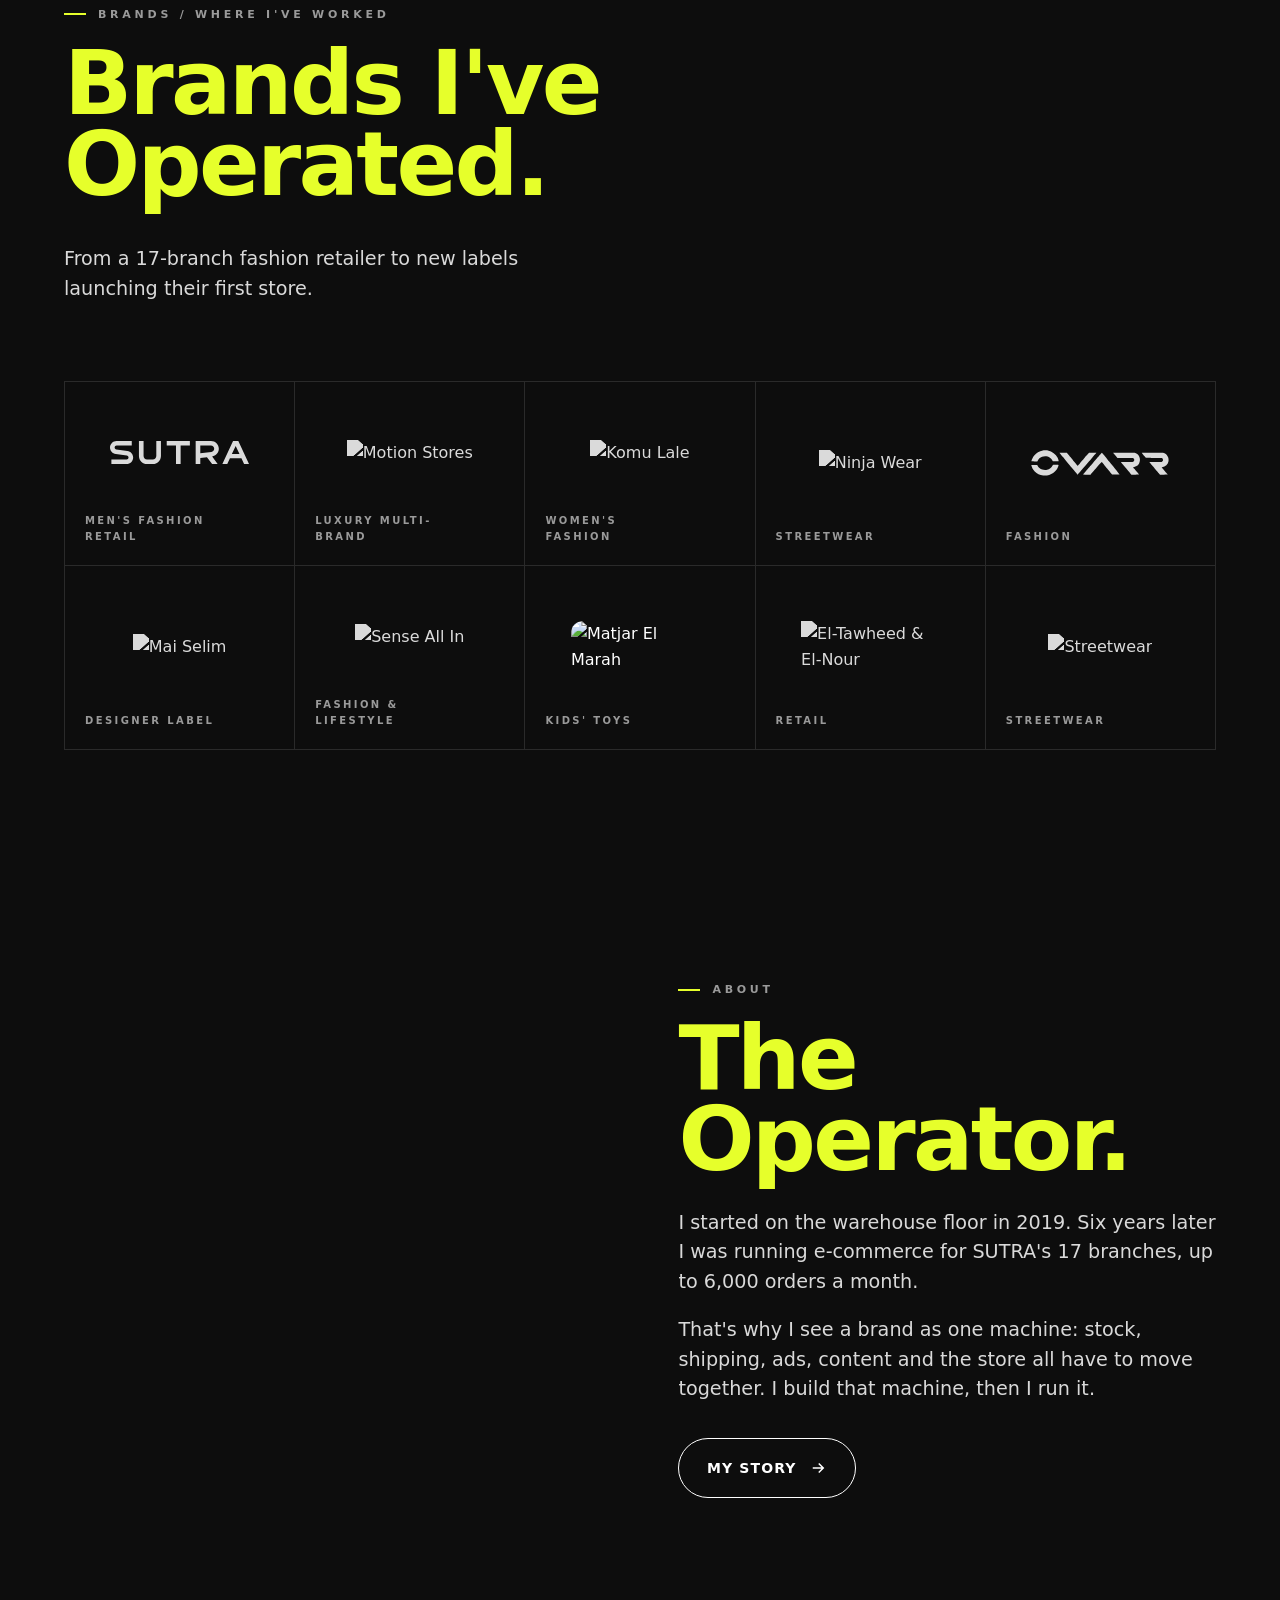
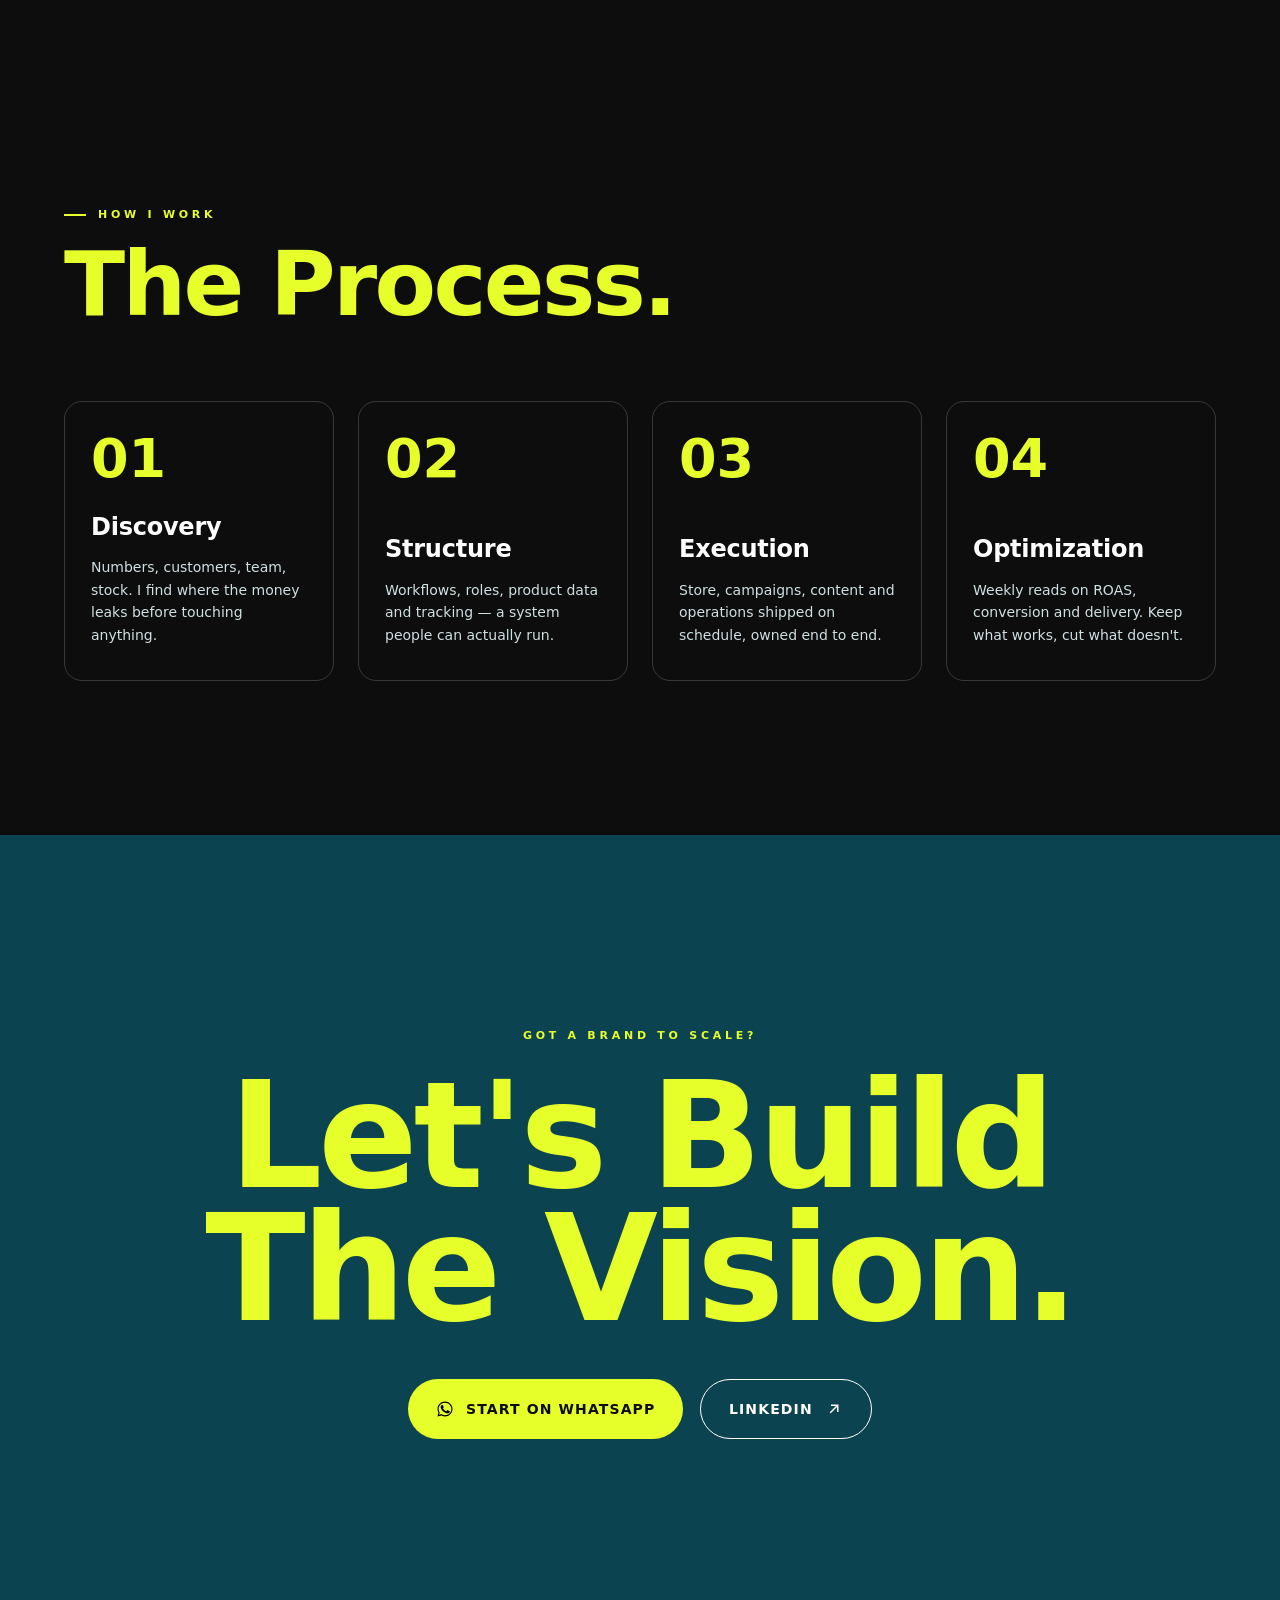
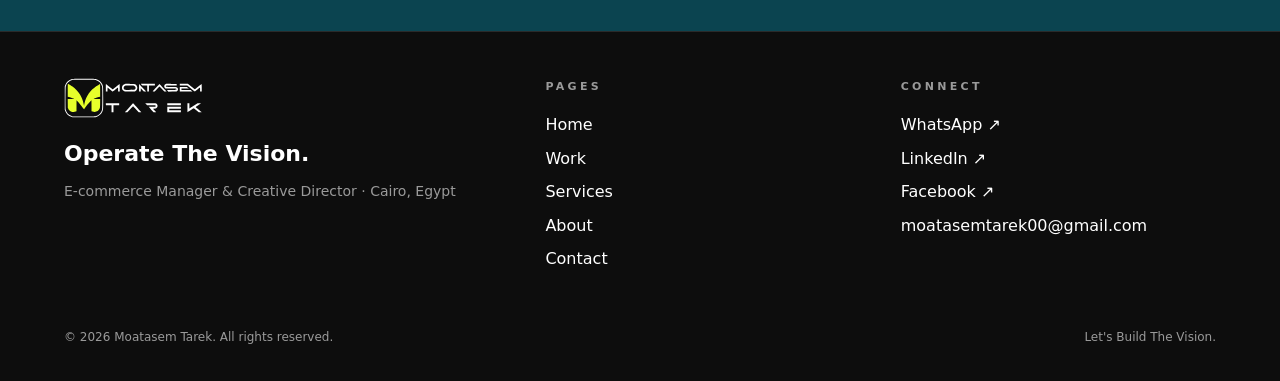
==== commit d4ffc728: "Add files via upload" ====
--- a/index.html
+++ b/index.html
@@ -136,7 +136,7 @@
   <div class="info"><span class="cat">Luxury Multi-brand</span><span class="go">Visit ↗</span></div>
 </a>
 <a class="brand-cell rv" href="https://komulale.net/" target="_blank" rel="noopener">
-  <div class="logo"><img class="keep" src="https://komulale.net/cdn/shop/files/Untitled_design_-_2024-12-31T113650.319_cd2374d4-8640-4499-88c1-4912da624e95.png?width=300" alt="Komu Lale"></div>
+  <div class="logo"><img src="https://komulale.net/cdn/shop/files/Untitled_design_-_2024-12-31T113650.319_cd2374d4-8640-4499-88c1-4912da624e95.png?width=300" alt="Komu Lale"></div>
   <div class="info"><span class="cat">Women's Fashion</span><span class="go">Visit ↗</span></div>
 </a>
 <a class="brand-cell rv" href="https://www.ninja-wears.com/" target="_blank" rel="noopener">
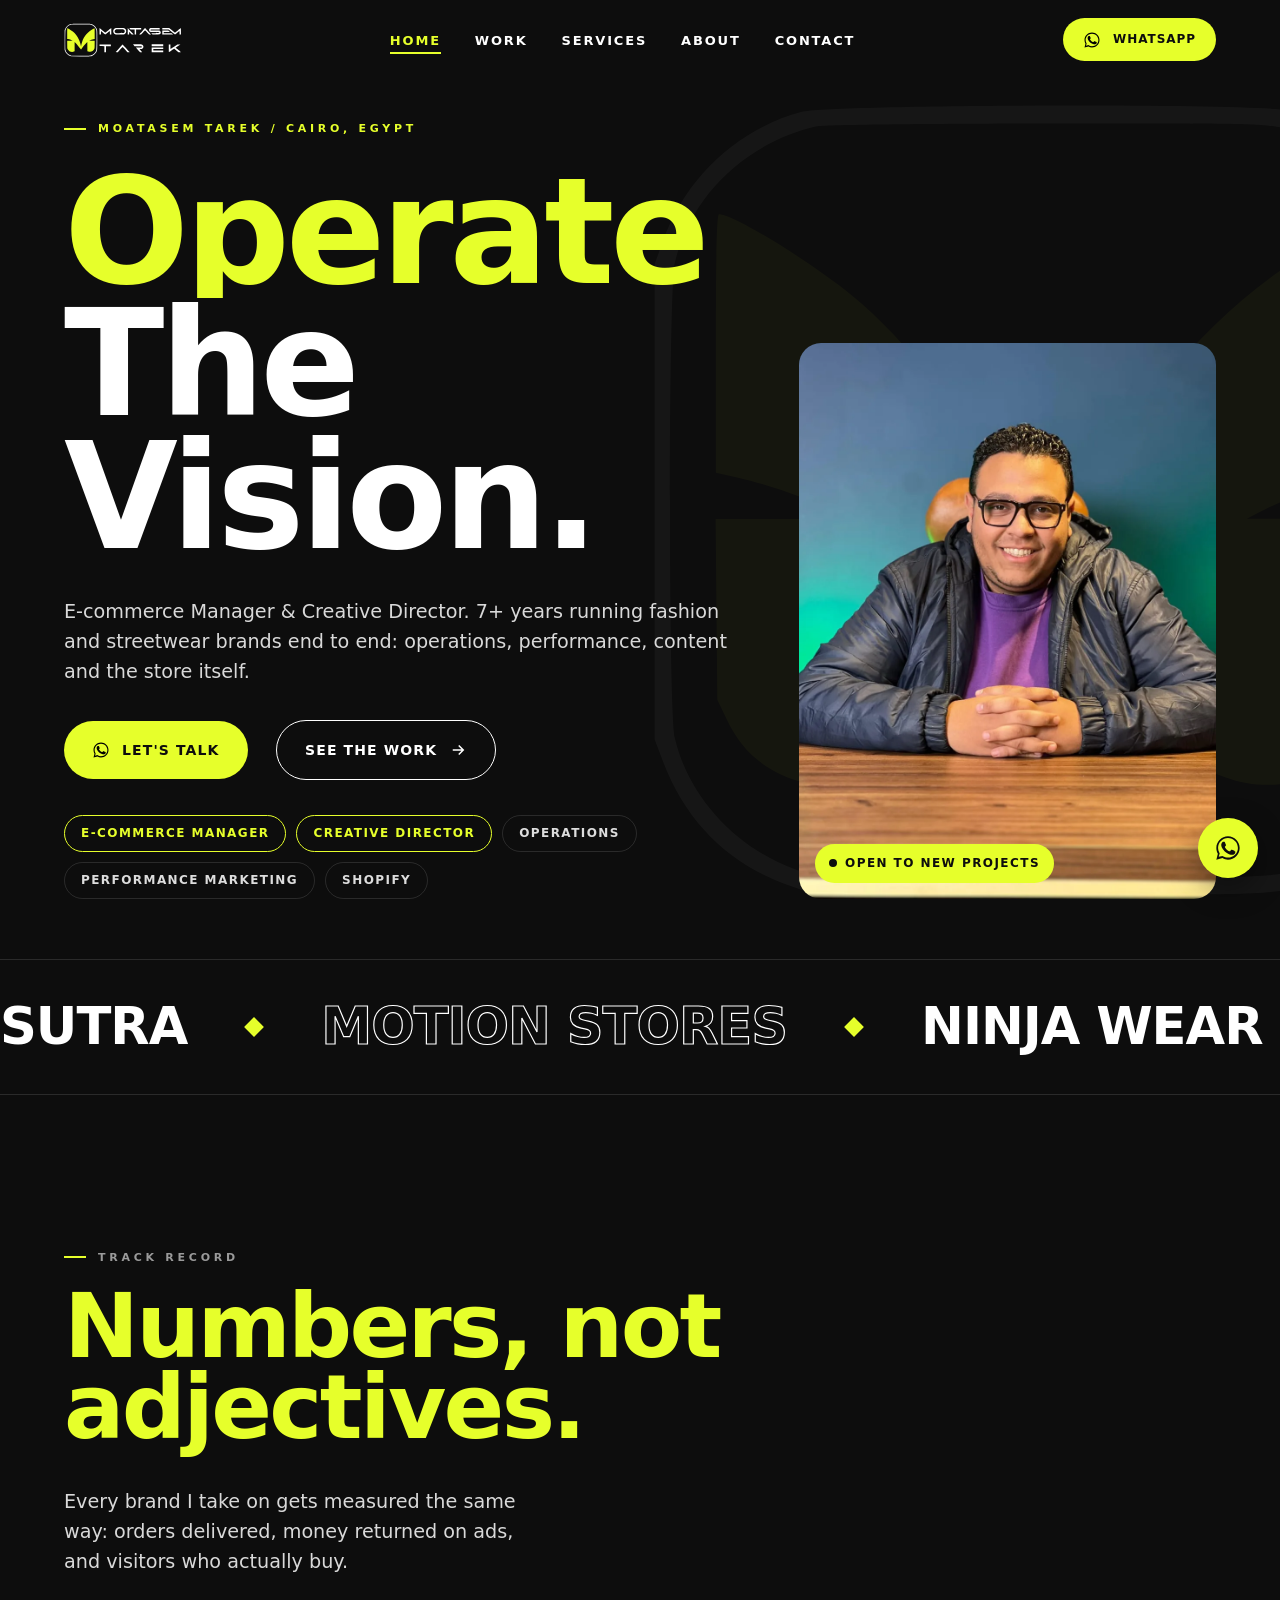
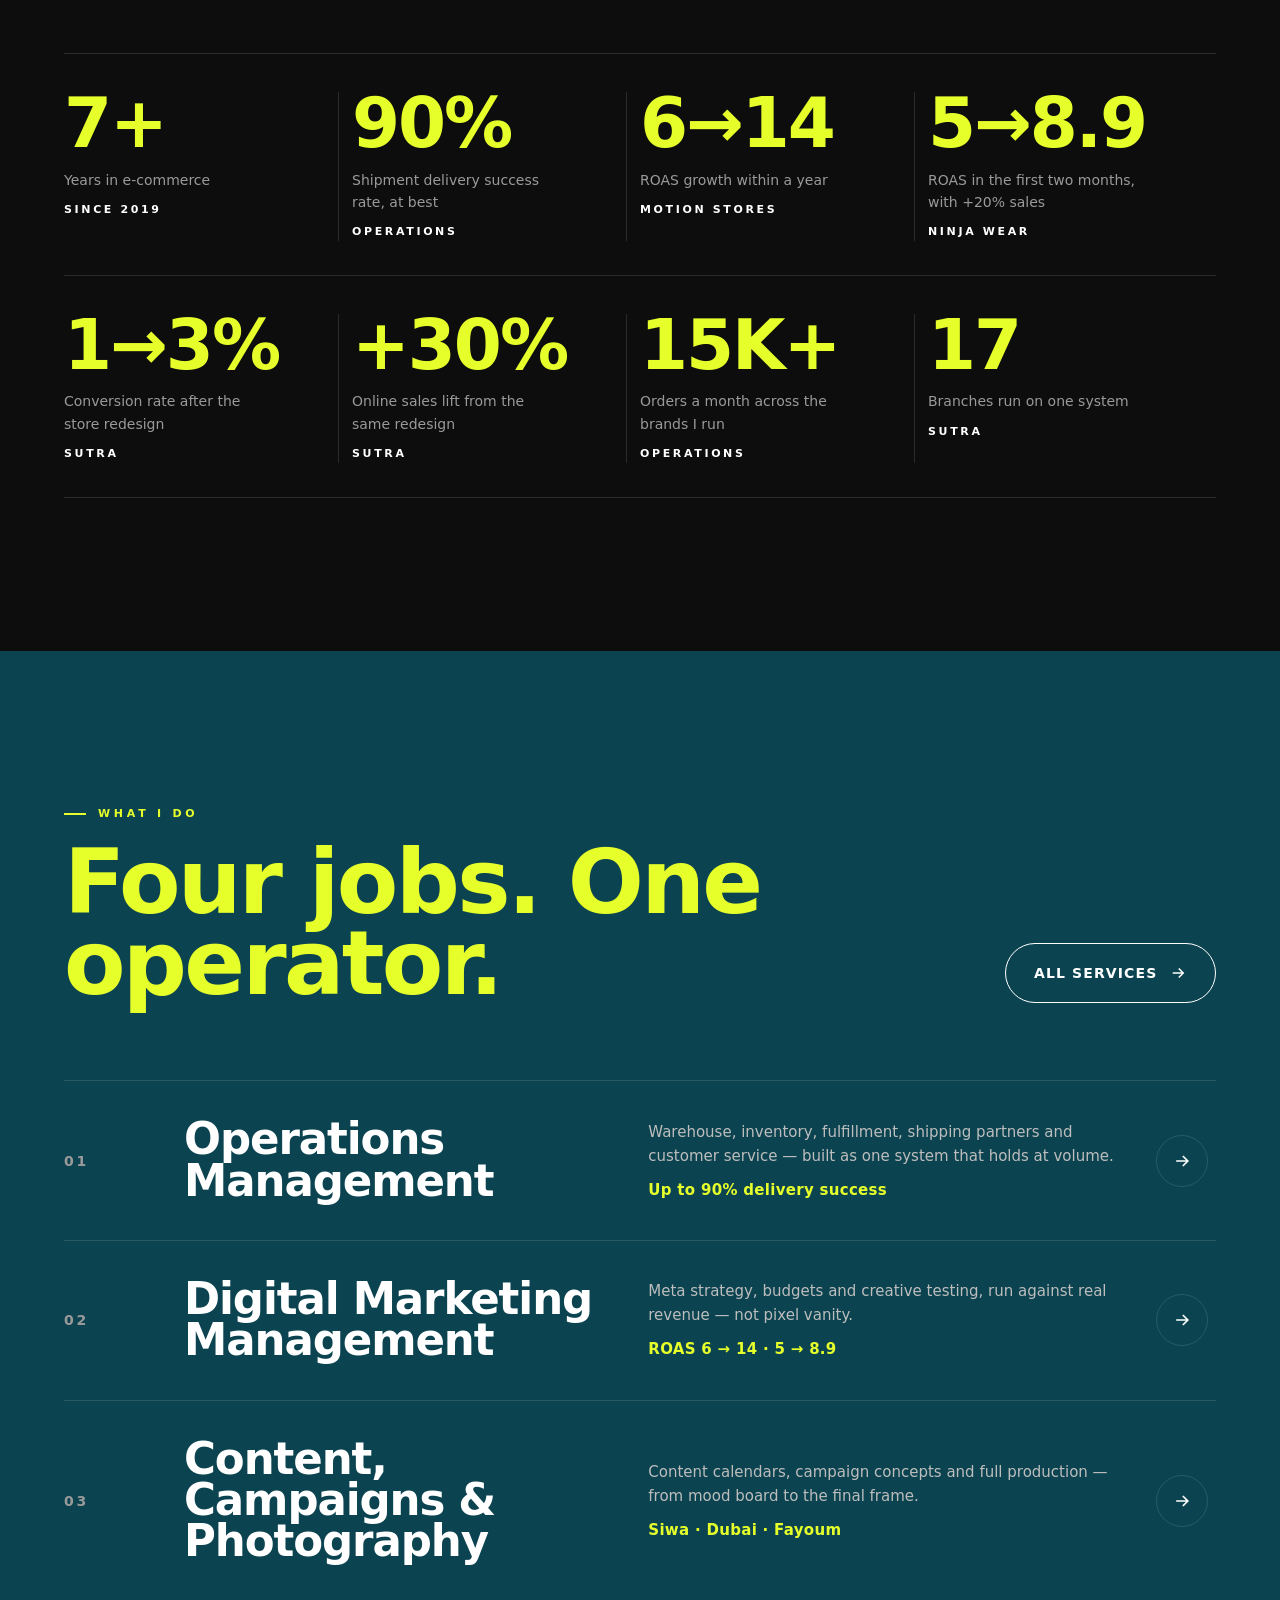
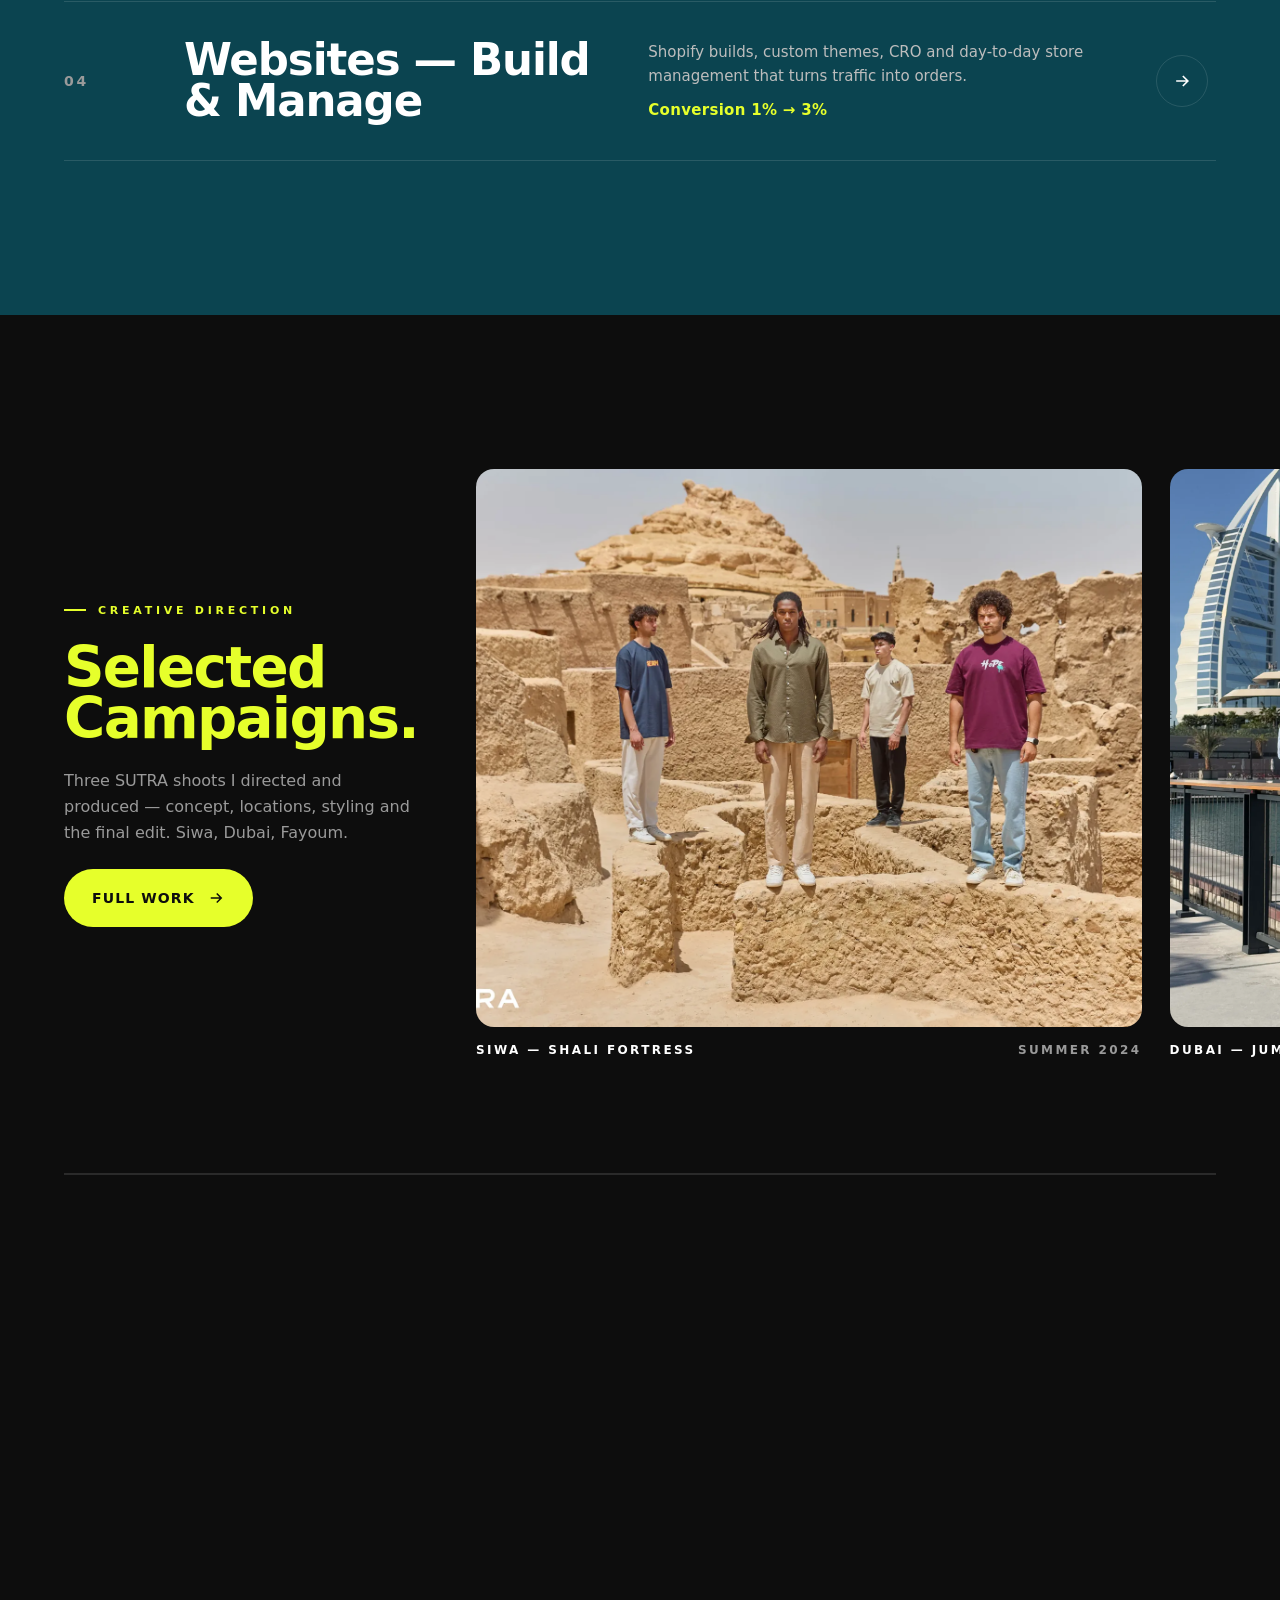
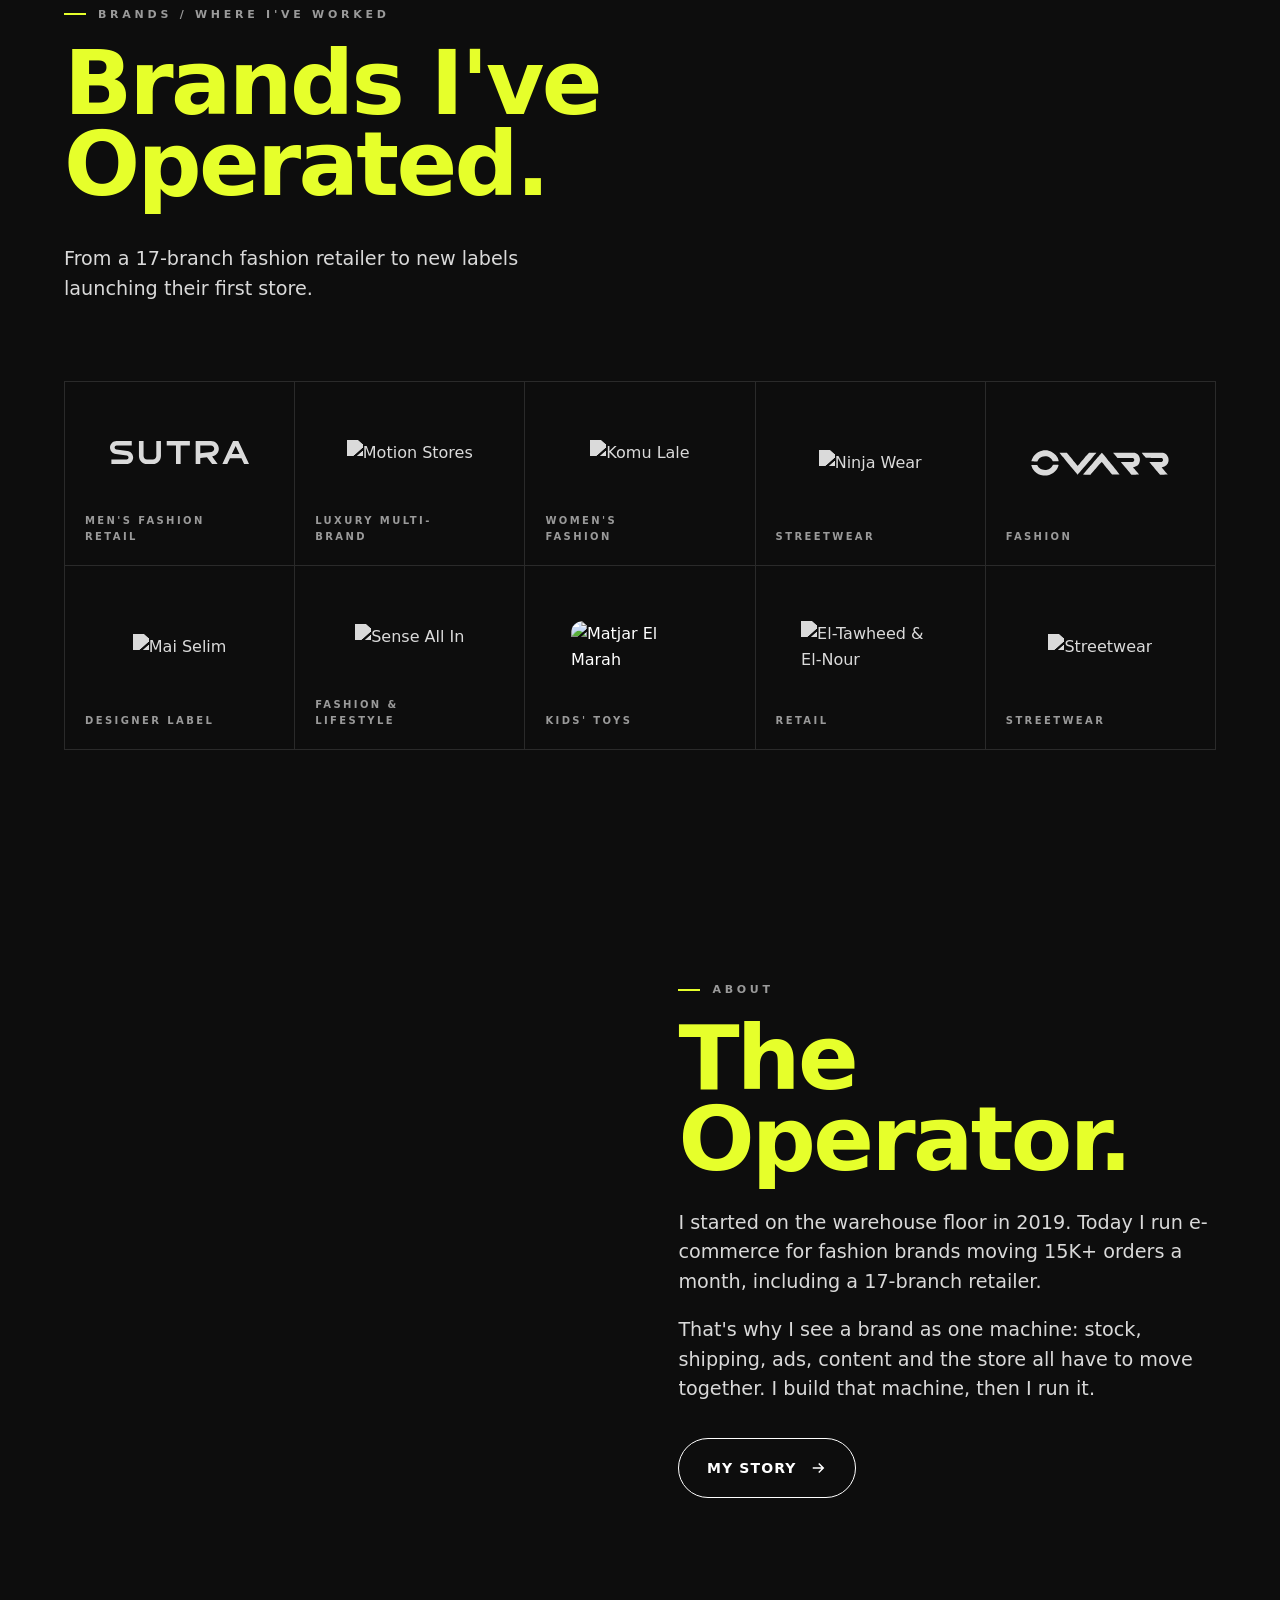
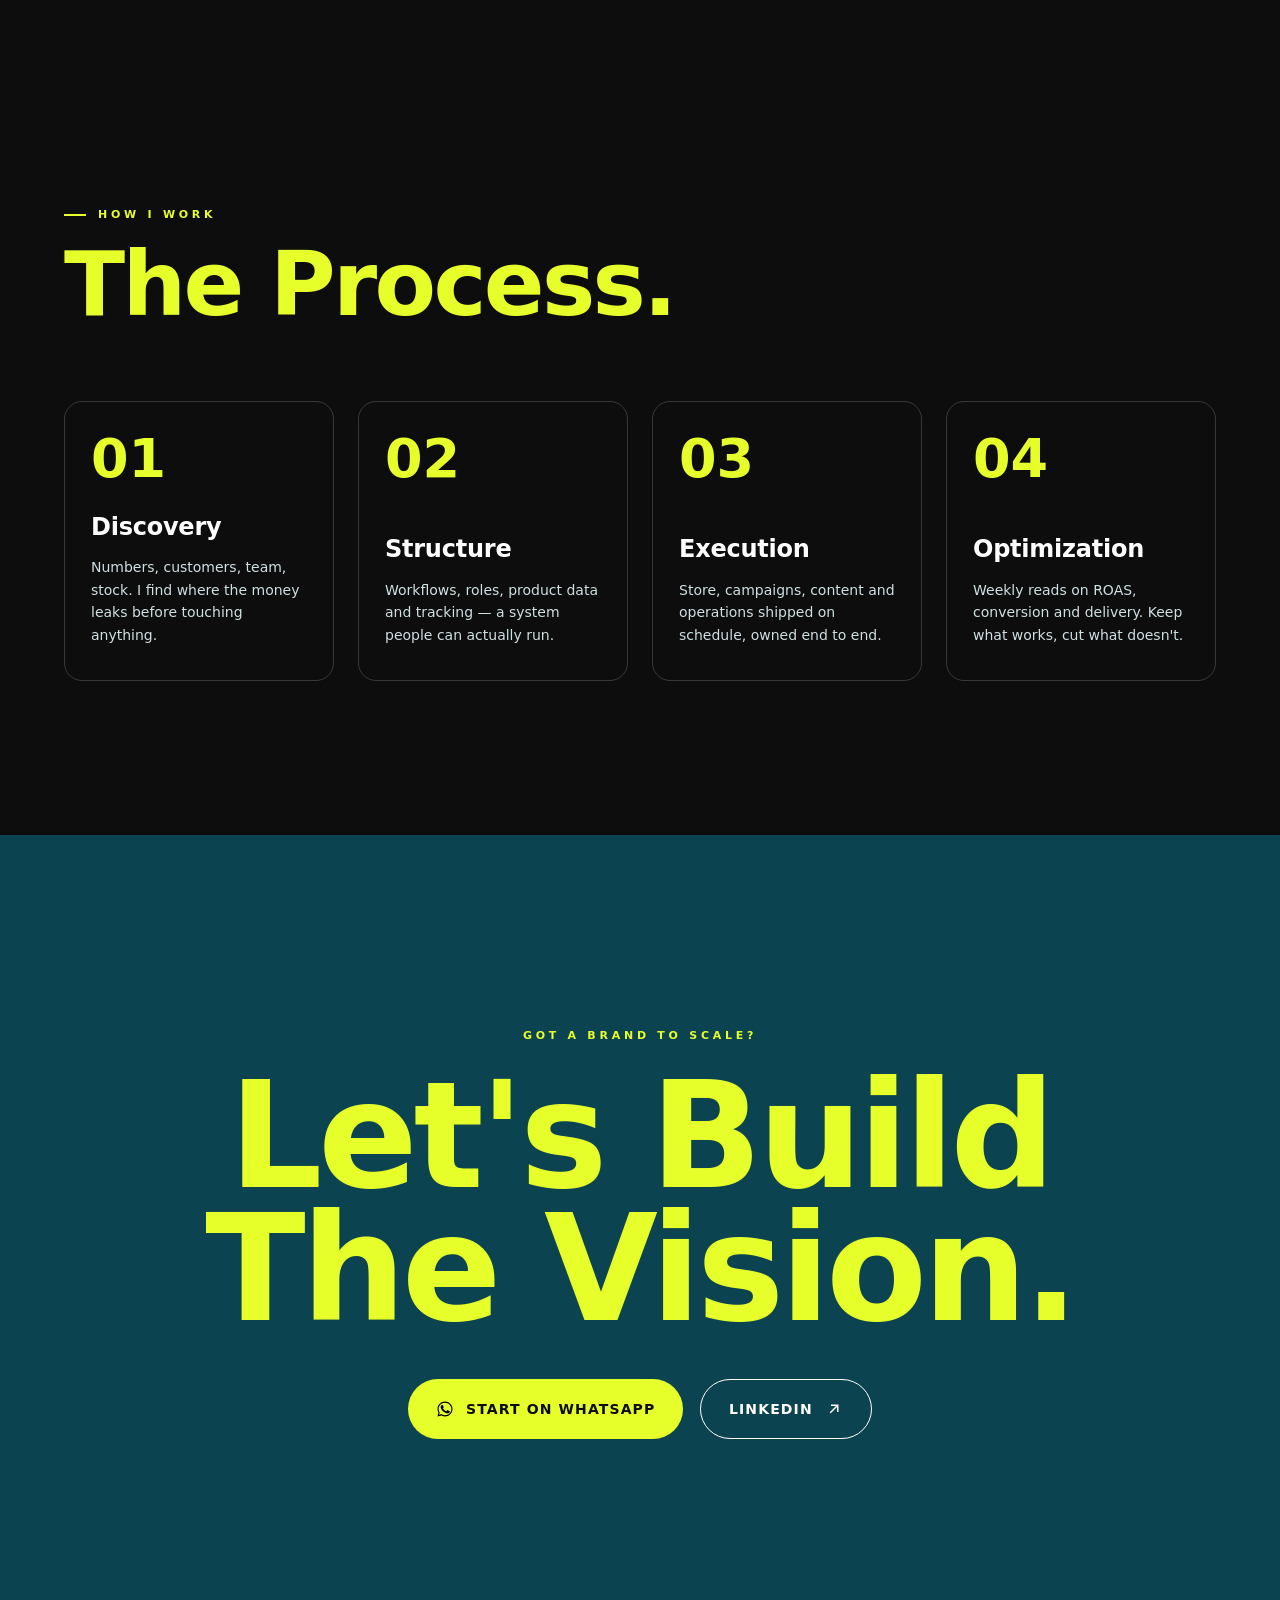
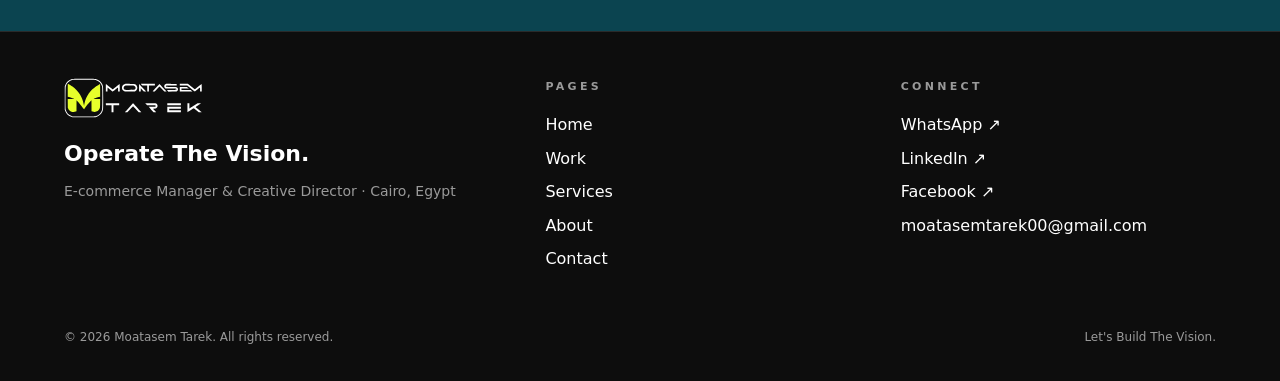
==== commit c5322dd0: "Add files via upload" ====
--- a/index.html
+++ b/index.html
@@ -10,8 +10,18 @@
 <meta property="og:title" content="Moatasem Tarek — E-commerce Manager & Creative Director">
 <meta property="og:description" content="Moatasem Tarek — E-commerce Manager & Creative Director in Cairo. Operations, performance marketing, campaigns and Shopify stores for fashion and streetwear brands.">
 <meta property="og:url" content="https://moatasemtarek.xyz/">
-<meta property="og:image" content="https://moatasemtarek.xyz/img/moatasem.webp">
+<meta property="og:site_name" content="Moatasem Tarek">
+<meta property="og:image" content="https://moatasemtarek-xyz.pages.dev/img/og.jpg">
+<meta property="og:image:secure_url" content="https://moatasemtarek-xyz.pages.dev/img/og.jpg">
+<meta property="og:image:type" content="image/jpeg">
+<meta property="og:image:width" content="1200">
+<meta property="og:image:height" content="630">
+<meta property="og:image:alt" content="Moatasem Tarek — Operate The Vision.">
 <meta name="twitter:card" content="summary_large_image">
+<meta name="twitter:title" content="Moatasem Tarek — E-commerce Manager & Creative Director">
+<meta name="twitter:description" content="Moatasem Tarek — E-commerce Manager & Creative Director in Cairo. Operations, performance marketing, campaigns and Shopify stores for fashion and streetwear brands.">
+<meta name="twitter:image" content="https://moatasemtarek-xyz.pages.dev/img/og.jpg">
+<link rel="apple-touch-icon" href="img/icon-180.png">
 <meta name="theme-color" content="#0D0D0D">
 <link rel="icon" href="img/mark.svg" type="image/svg+xml">
 <link rel="preconnect" href="https://fonts.googleapis.com">
@@ -72,7 +82,7 @@
       <div><div class="eyebrow rv">Track record</div><h2 class="h-l rv rv-d1" style="margin-top:20px">Numbers, not adjectives.</h2></div>
       <p class="lead rv rv-d2" style="max-width:40ch">Every brand I take on gets measured the same way: orders delivered, money returned on ads, and visitors who actually buy.</p>
     </div>
-    <div class="stats"><div class="stat rv"><div class="num"><span data-to="7">7</span>+</div><div class="cap">Years in e-commerce</div><div class="ctx">Since 2019</div></div><div class="stat rv"><div class="num"><span data-to="90">90</span>%</div><div class="cap">Shipment delivery success rate, at best</div><div class="ctx">Operations</div></div><div class="stat rv"><div class="num">6→<span data-to="14">14</span></div><div class="cap">ROAS growth within a year</div><div class="ctx">Motion Stores</div></div><div class="stat rv"><div class="num">5→<span data-to="8.9" data-dec="1">8.9</span></div><div class="cap">ROAS in the first two months, with +20% sales</div><div class="ctx">Ninja Wear</div></div><div class="stat rv"><div class="num">1→<span data-to="3">3</span>%</div><div class="cap">Conversion rate after the store redesign</div><div class="ctx">SUTRA</div></div><div class="stat rv"><div class="num">+<span data-to="30">30</span>%</div><div class="cap">Online sales lift from the same redesign</div><div class="ctx">SUTRA</div></div><div class="stat rv"><div class="num"><span data-to="6000">6000</span></div><div class="cap">Orders a month at peak</div><div class="ctx">Operations</div></div><div class="stat rv"><div class="num"><span data-to="17">17</span></div><div class="cap">Branches run on one system</div><div class="ctx">SUTRA</div></div></div>
+    <div class="stats"><div class="stat rv"><div class="num"><span data-to="7">7</span>+</div><div class="cap">Years in e-commerce</div><div class="ctx">Since 2019</div></div><div class="stat rv"><div class="num"><span data-to="90">90</span>%</div><div class="cap">Shipment delivery success rate, at best</div><div class="ctx">Operations</div></div><div class="stat rv"><div class="num">6→<span data-to="14">14</span></div><div class="cap">ROAS growth within a year</div><div class="ctx">Motion Stores</div></div><div class="stat rv"><div class="num">5→<span data-to="8.9" data-dec="1">8.9</span></div><div class="cap">ROAS in the first two months, with +20% sales</div><div class="ctx">Ninja Wear</div></div><div class="stat rv"><div class="num">1→<span data-to="3">3</span>%</div><div class="cap">Conversion rate after the store redesign</div><div class="ctx">SUTRA</div></div><div class="stat rv"><div class="num">+<span data-to="30">30</span>%</div><div class="cap">Online sales lift from the same redesign</div><div class="ctx">SUTRA</div></div><div class="stat rv"><div class="num"><span data-to="15">15</span>K+</div><div class="cap">Orders a month across the brands I run</div><div class="ctx">Operations</div></div><div class="stat rv"><div class="num"><span data-to="17">17</span></div><div class="cap">Branches run on one system</div><div class="ctx">SUTRA</div></div></div>
   </div>
 </section>
 
@@ -172,11 +182,11 @@
 
 <section class="sec" style="padding-top:0">
   <div class="wrap split">
-    <div class="ph img-rv"><img src="img/moatasem.webp" alt="Moatasem Tarek" loading="lazy" data-parallax=".05"></div>
+    <div class="ph img-rv"><img src="img/moatasem.webp" alt="Moatasem Tarek"></div>
     <div>
       <div class="eyebrow rv">About</div>
       <h2 class="h-l rv rv-d1" style="margin:20px 0 28px">The Operator.</h2>
-      <p class="lead rv rv-d2">I started on the warehouse floor in 2019. Six years later I was running e-commerce for SUTRA's 17 branches, up to 6,000 orders a month.</p>
+      <p class="lead rv rv-d2">I started on the warehouse floor in 2019. Today I run e-commerce for fashion brands moving 15K+ orders a month, including a 17-branch retailer.</p>
       <p class="lead rv rv-d3" style="margin-top:18px">That's why I see a brand as one machine: stock, shipping, ads, content and the store all have to move together. I build that machine, then I run it.</p>
       <a class="btn btn-ghost rv" style="margin-top:34px" href="about.html">My story <svg viewBox="0 0 24 24" fill="none" stroke="currentColor" stroke-width="2"><path d="M5 12h14M13 6l6 6-6 6"/></svg></a>
     </div>
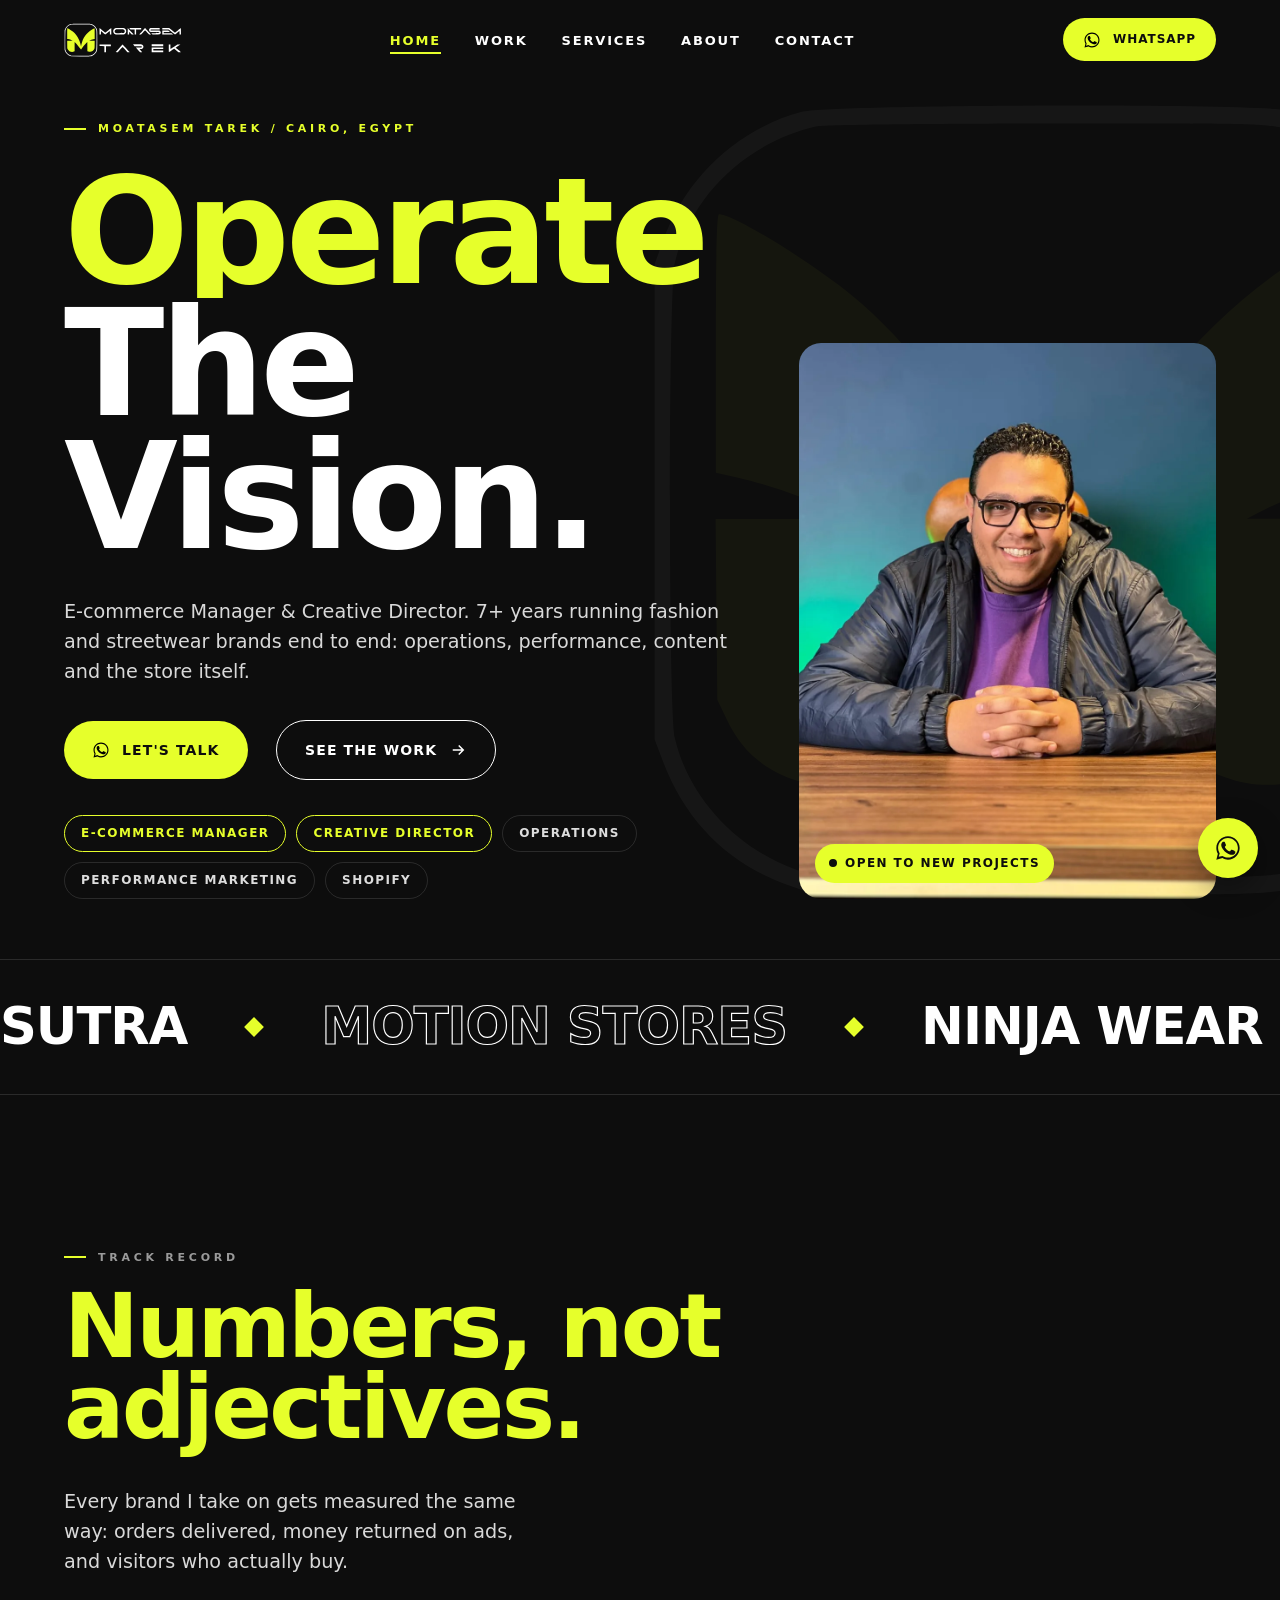
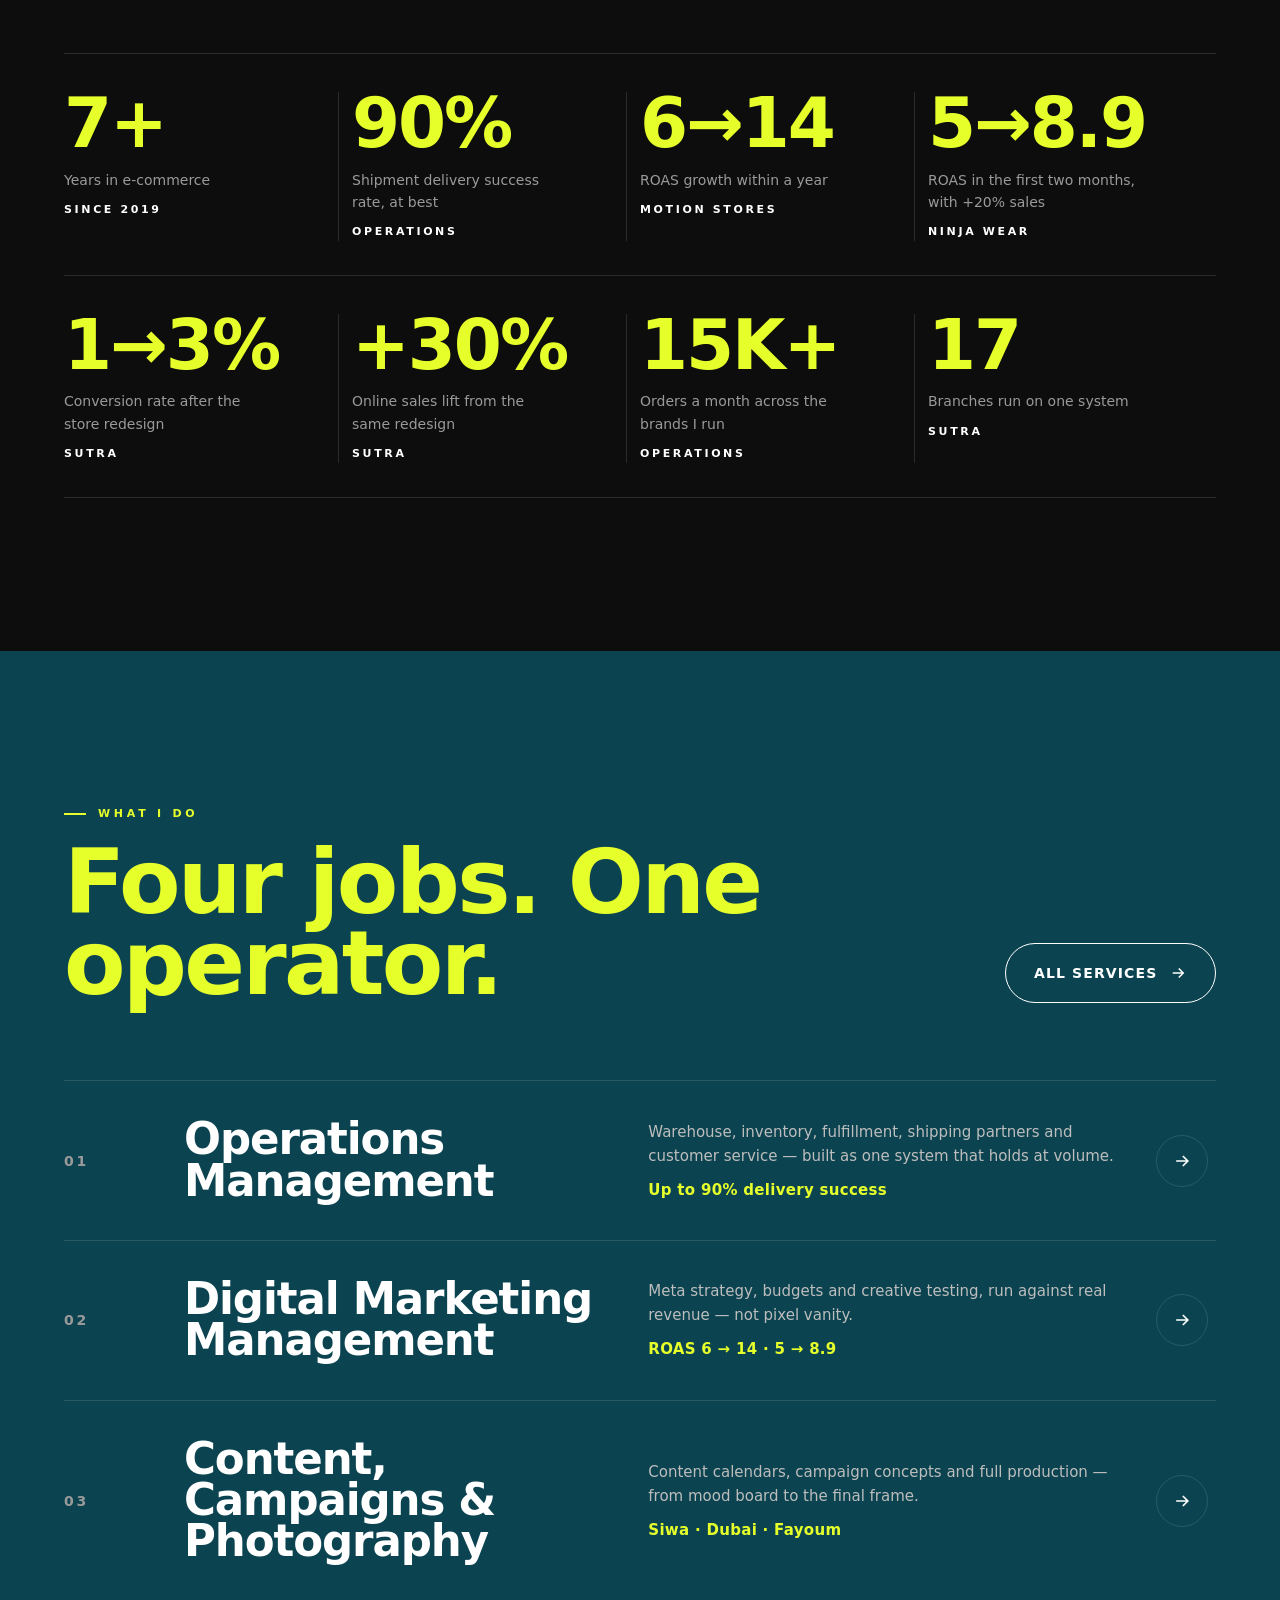
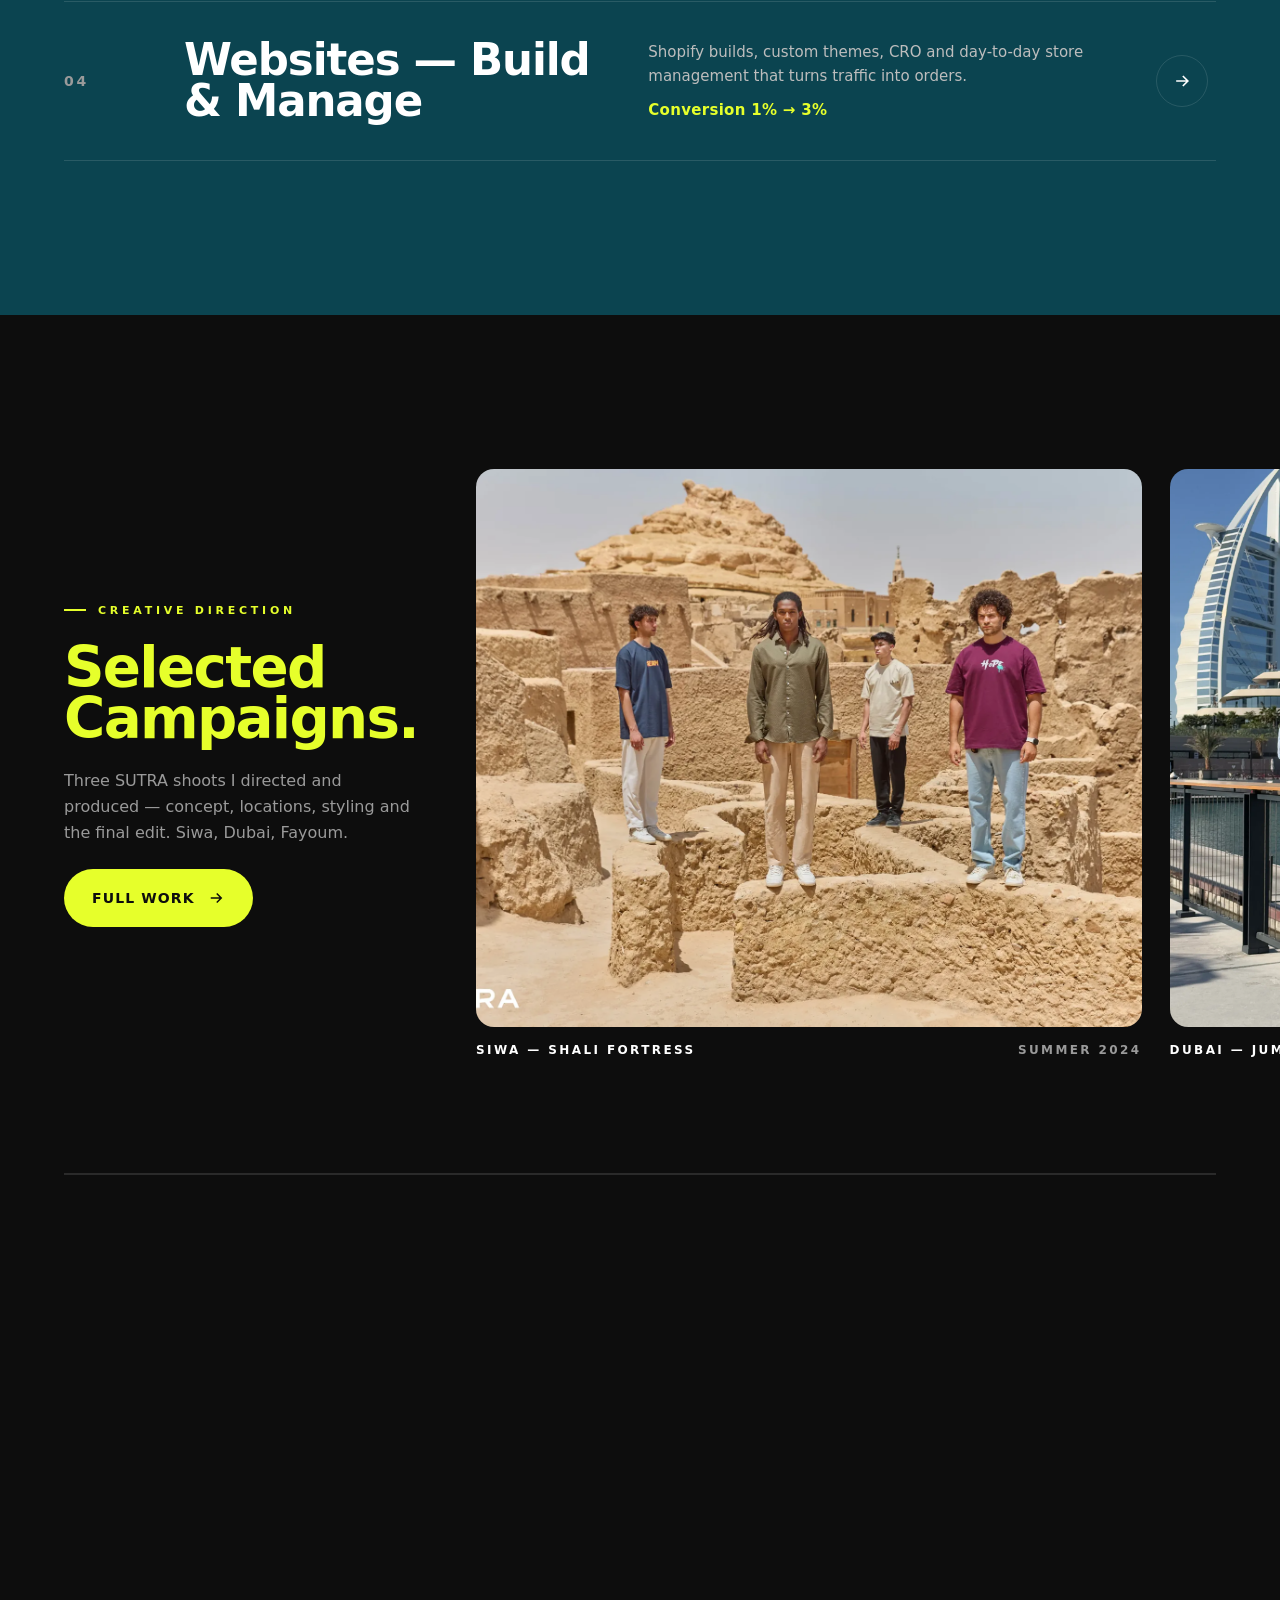
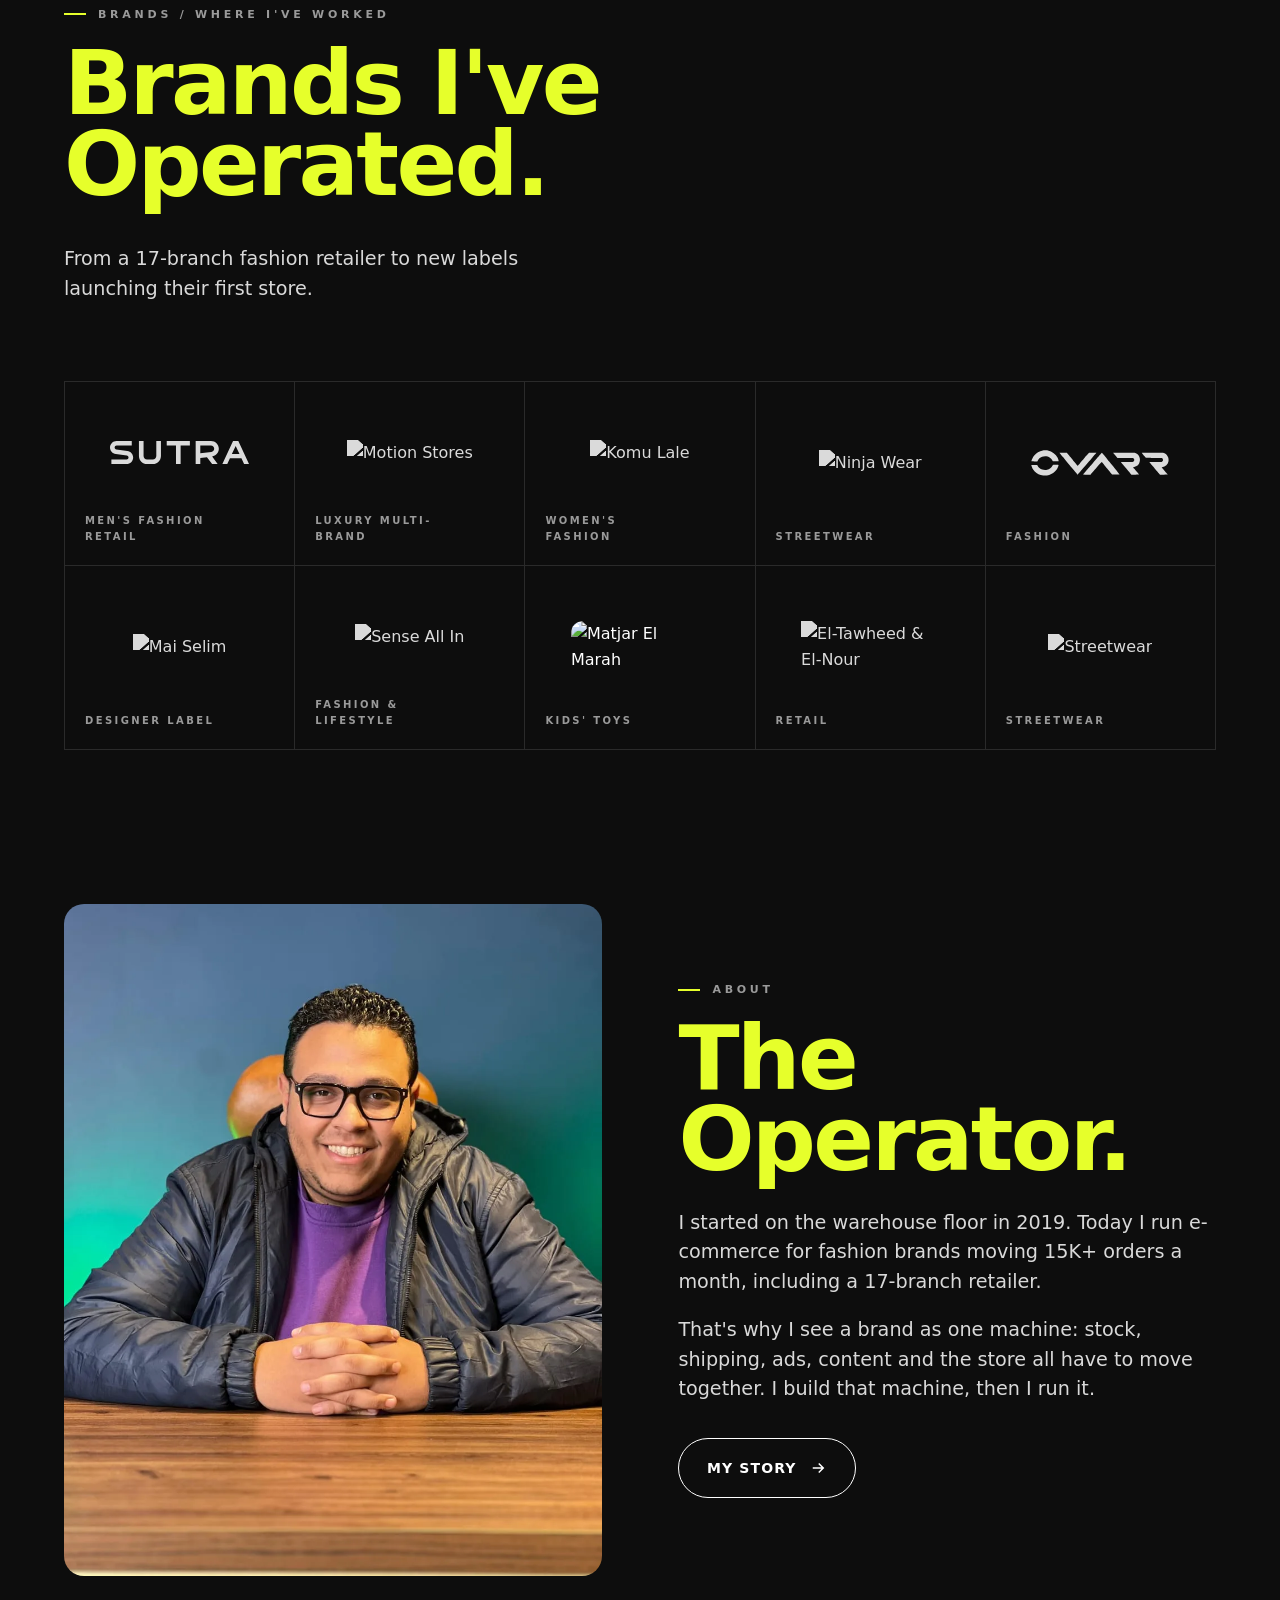
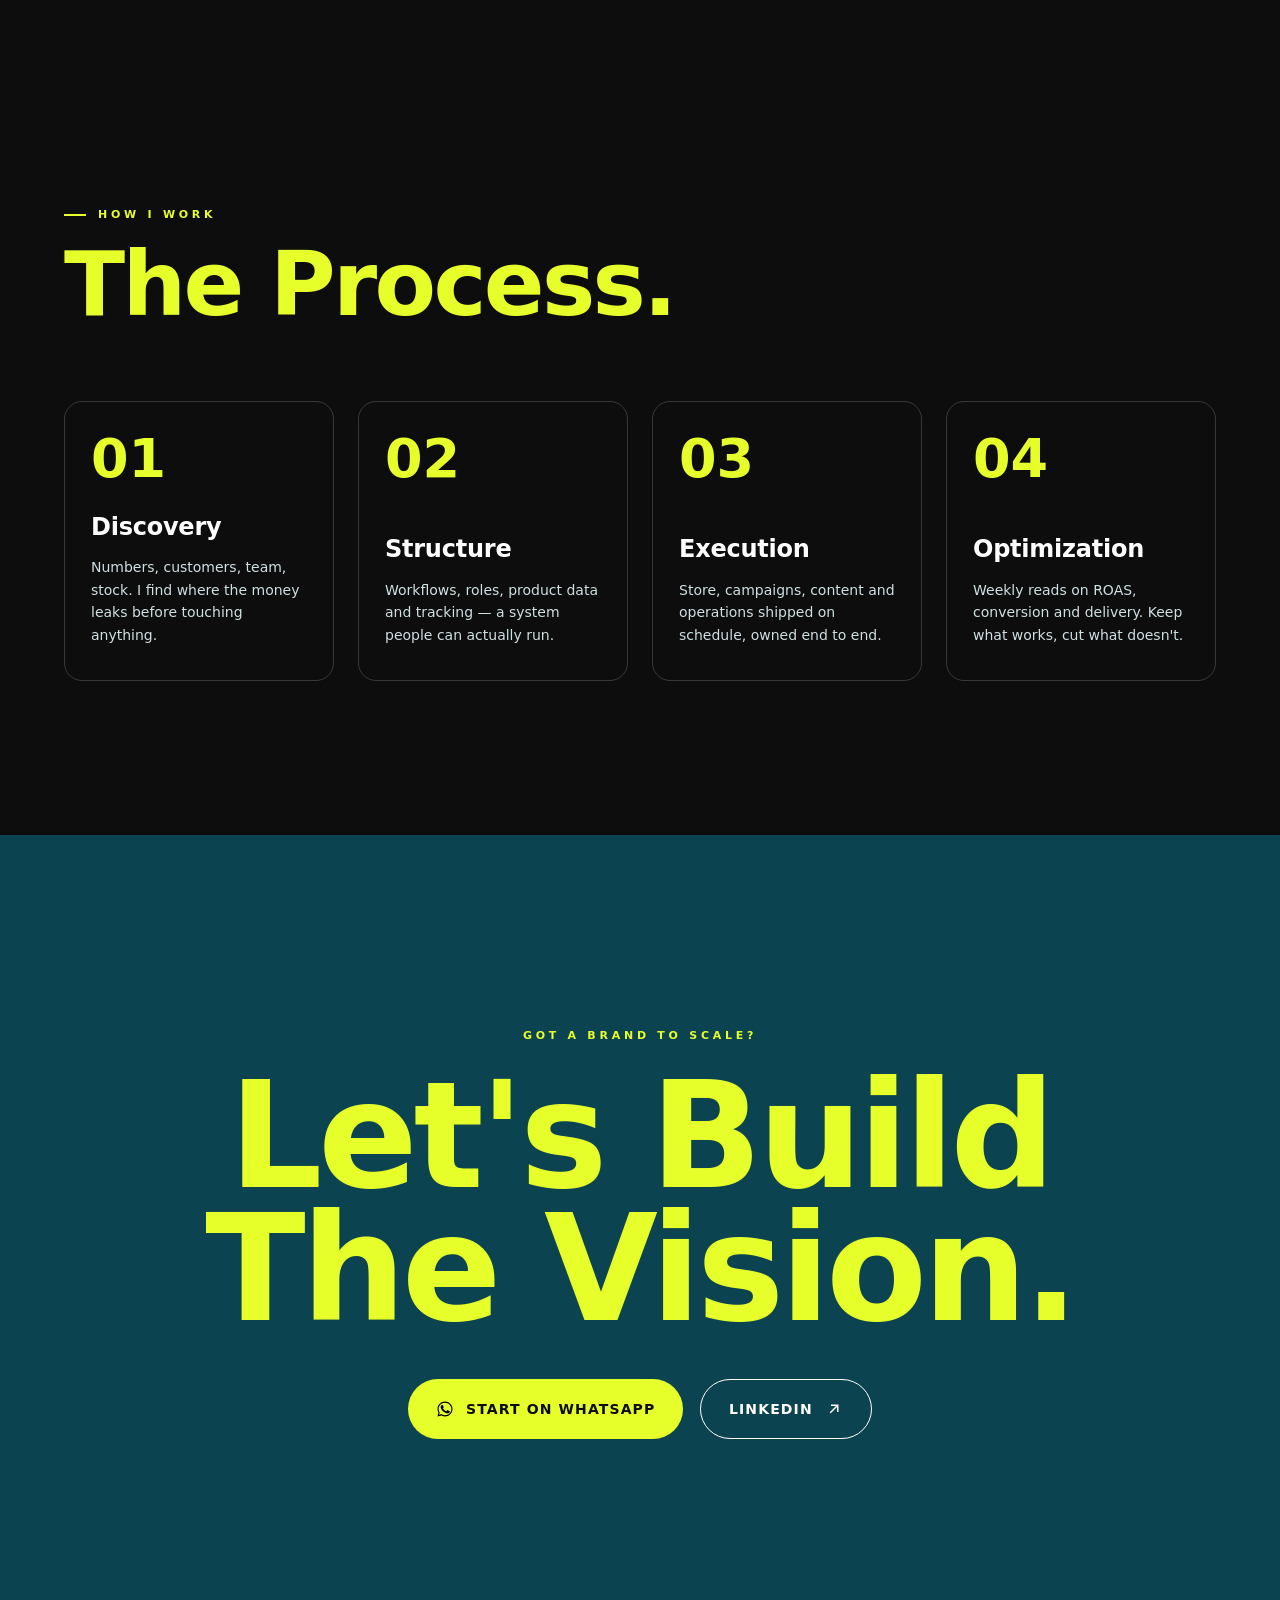
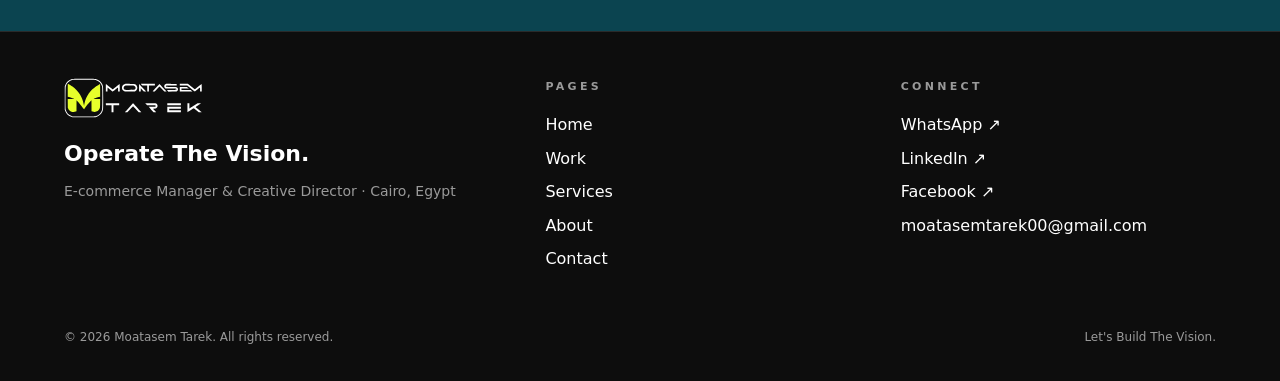
==== commit db9ea329: "Add files via upload" ====
--- a/index.html
+++ b/index.html
@@ -27,7 +27,7 @@
 <link rel="preconnect" href="https://fonts.googleapis.com">
 <link rel="preconnect" href="https://fonts.gstatic.com" crossorigin>
 <link href="https://fonts.googleapis.com/css2?family=Archivo:wght@600;700;800;900&family=Inter:wght@400;500;600&display=swap" rel="stylesheet">
-<link rel="stylesheet" href="assets/style.css">
+<link rel="stylesheet" href="assets/style.css?v=6ebda9b1">
 <script type="application/ld+json">{"@context":"https://schema.org","@type":"Person","name":"Moatasem Tarek","jobTitle":"E-commerce Manager & Creative Director","url":"https://moatasemtarek.xyz","address":{"@type":"PostalAddress","addressLocality":"Cairo","addressCountry":"EG"},"sameAs":["https://www.linkedin.com/in/moatasemtarek","https://www.facebook.com/Mo3tasemEno"]}</script>
 </head>
 <body>
@@ -234,6 +234,6 @@
 </footer>
 
 <a class="wa" href="https://wa.me/201095053112?text=Hi%20Moatasem%2C%20I%20came%20across%20your%20website%20and%20I%27d%20like%20to%20talk." target="_blank" rel="noopener" aria-label="Chat on WhatsApp"><svg viewBox="0 0 24 24" aria-hidden="true"><path d="M17.5 14.4c-.3-.1-1.7-.8-2-.9-.3-.1-.5-.1-.7.1-.2.3-.8.9-.9 1.1-.2.2-.3.2-.6.1-.3-.1-1.2-.5-2.3-1.4-.9-.8-1.4-1.7-1.6-2-.2-.3 0-.5.1-.6l.4-.5c.2-.2.2-.3.3-.5.1-.2 0-.4 0-.5l-.9-2.2c-.2-.6-.5-.5-.7-.5h-.6c-.2 0-.5.1-.8.4-.3.3-1 1-1 2.5s1.1 2.9 1.2 3.1c.1.2 2.1 3.2 5.1 4.5.7.3 1.3.5 1.7.6.7.2 1.4.2 1.9.1.6-.1 1.7-.7 2-1.4.2-.7.2-1.2.2-1.4-.1-.1-.3-.2-.6-.3zM12 2C6.5 2 2 6.5 2 12c0 1.8.5 3.5 1.3 4.9L2 22l5.3-1.4C8.7 21.5 10.3 22 12 22c5.5 0 10-4.5 10-10S17.5 2 12 2zm0 18.2c-1.6 0-3.1-.4-4.4-1.2l-.3-.2-3.2.8.8-3.1-.2-.3C3.9 14.9 3.5 13.5 3.5 12 3.5 7.3 7.3 3.5 12 3.5s8.5 3.8 8.5 8.5-3.8 8.2-8.5 8.2z"/></svg></a>
-<script src="assets/main.js" defer></script>
+<script src="assets/main.js?v=54a6c661" defer></script>
 </body>
 </html>
--- a/assets/style.css
+++ b/assets/style.css
@@ -41,8 +41,7 @@
 
 /* nav */
 .nav{position:fixed;top:0;left:0;right:0;z-index:100;padding:18px var(--pad);display:flex;align-items:center;justify-content:space-between;transition:background .4s,padding .4s,transform .4s var(--ease)}
-.nav.scrolled{background:rgba(13,13,13,.78);backdrop-filter:blur(14px);-webkit-backdrop-filter:blur(14px);padding:12px var(--pad);border-bottom:1px solid var(--line)}
-.nav.hide{transform:translateY(-100%)}
+.nav.scrolled{background:rgba(13,13,13,.78);backdrop-filter:blur(14px);-webkit-backdrop-filter:blur(14px);border-bottom:1px solid var(--line)}
 .nav .brand img{height:34px;width:auto}
 .nav ul{display:flex;gap:34px;list-style:none}
 .nav ul a{font-family:var(--display);font-weight:600;font-size:13px;letter-spacing:.14em;text-transform:uppercase;position:relative;padding:6px 0}
@@ -206,7 +205,7 @@
 .gallery{display:grid;grid-template-columns:repeat(12,1fr);gap:16px}
 .gallery figure{border-radius:16px;overflow:hidden;cursor:zoom-in;position:relative;background:#1a1a1a}
 .gallery img{width:100%;height:100%;object-fit:cover;transition:transform 1.1s var(--ease)}
-.gallery figure:hover img{transform:scale(1.05)}
+.gallery figure.in:hover img{transform:scale(1.05)}
 .g-7{grid-column:span 7}.g-5{grid-column:span 5}.g-4{grid-column:span 4}.g-6{grid-column:span 6}.g-8{grid-column:span 8}.g-12{grid-column:span 12}
 .r-tall{aspect-ratio:3/4}.r-wide{aspect-ratio:16/10}.r-sq{aspect-ratio:1}
 .sites{display:grid;grid-template-columns:repeat(3,1fr);gap:20px}
@@ -240,7 +239,7 @@
 .teal .kpi{background:rgba(0,0,0,.2)}
 .kpi b{display:block;font-family:var(--display);font-weight:900;font-size:32px;color:var(--lime);line-height:1}
 .kpi span{font-size:12px;color:var(--muted)}
-.svc-nav{position:sticky;top:76px;z-index:20;background:rgba(13,13,13,.85);backdrop-filter:blur(12px);border-bottom:1px solid var(--line)}
+.svc-nav{position:sticky;top:var(--navh,72px);z-index:20;background:rgba(13,13,13,.85);backdrop-filter:blur(12px);border-bottom:1px solid var(--line)}
 .svc-nav .wrap{display:flex;gap:28px;overflow-x:auto;padding-top:14px;padding-bottom:14px;scrollbar-width:none}
 .svc-nav a{white-space:nowrap;font-family:var(--display);font-weight:700;font-size:12px;letter-spacing:.16em;text-transform:uppercase;color:var(--muted);transition:color .3s}
 .svc-nav a.on,.svc-nav a:hover{color:var(--lime)}
@@ -290,8 +289,9 @@
 .rv{opacity:0;transform:translateY(40px);transition:opacity 1s var(--ease),transform 1s var(--ease)}
 .rv.in{opacity:1;transform:none}
 .rv-d1{transition-delay:.08s}.rv-d2{transition-delay:.16s}.rv-d3{transition-delay:.24s}
-.img-rv{clip-path:inset(100% 0 0 0);transition:clip-path 1.3s var(--ease)}
-.img-rv.in{clip-path:inset(0 0 0 0)}
+.img-rv{overflow:hidden}
+.img-rv img{opacity:0;transform:scale(1.08);transition:opacity 1.1s var(--ease),transform 1.4s var(--ease)}
+.img-rv.in img{opacity:1;transform:none}
 
 /* responsive */
 @media (max-width:1100px){
@@ -335,7 +335,7 @@
 }
 @media (prefers-reduced-motion:reduce){
   *,*::before,*::after{animation:none!important;transition:none!important}
-  .rv{opacity:1;transform:none}.img-rv{clip-path:none}
+  .rv{opacity:1;transform:none}.img-rv img{opacity:1;transform:none}
 }
 .hscroll .intro .h-l{font-size:clamp(40px,4.4vw,70px)}
 .brand-cell .logo img.keep{filter:none;opacity:1;max-height:84px;border-radius:12px}
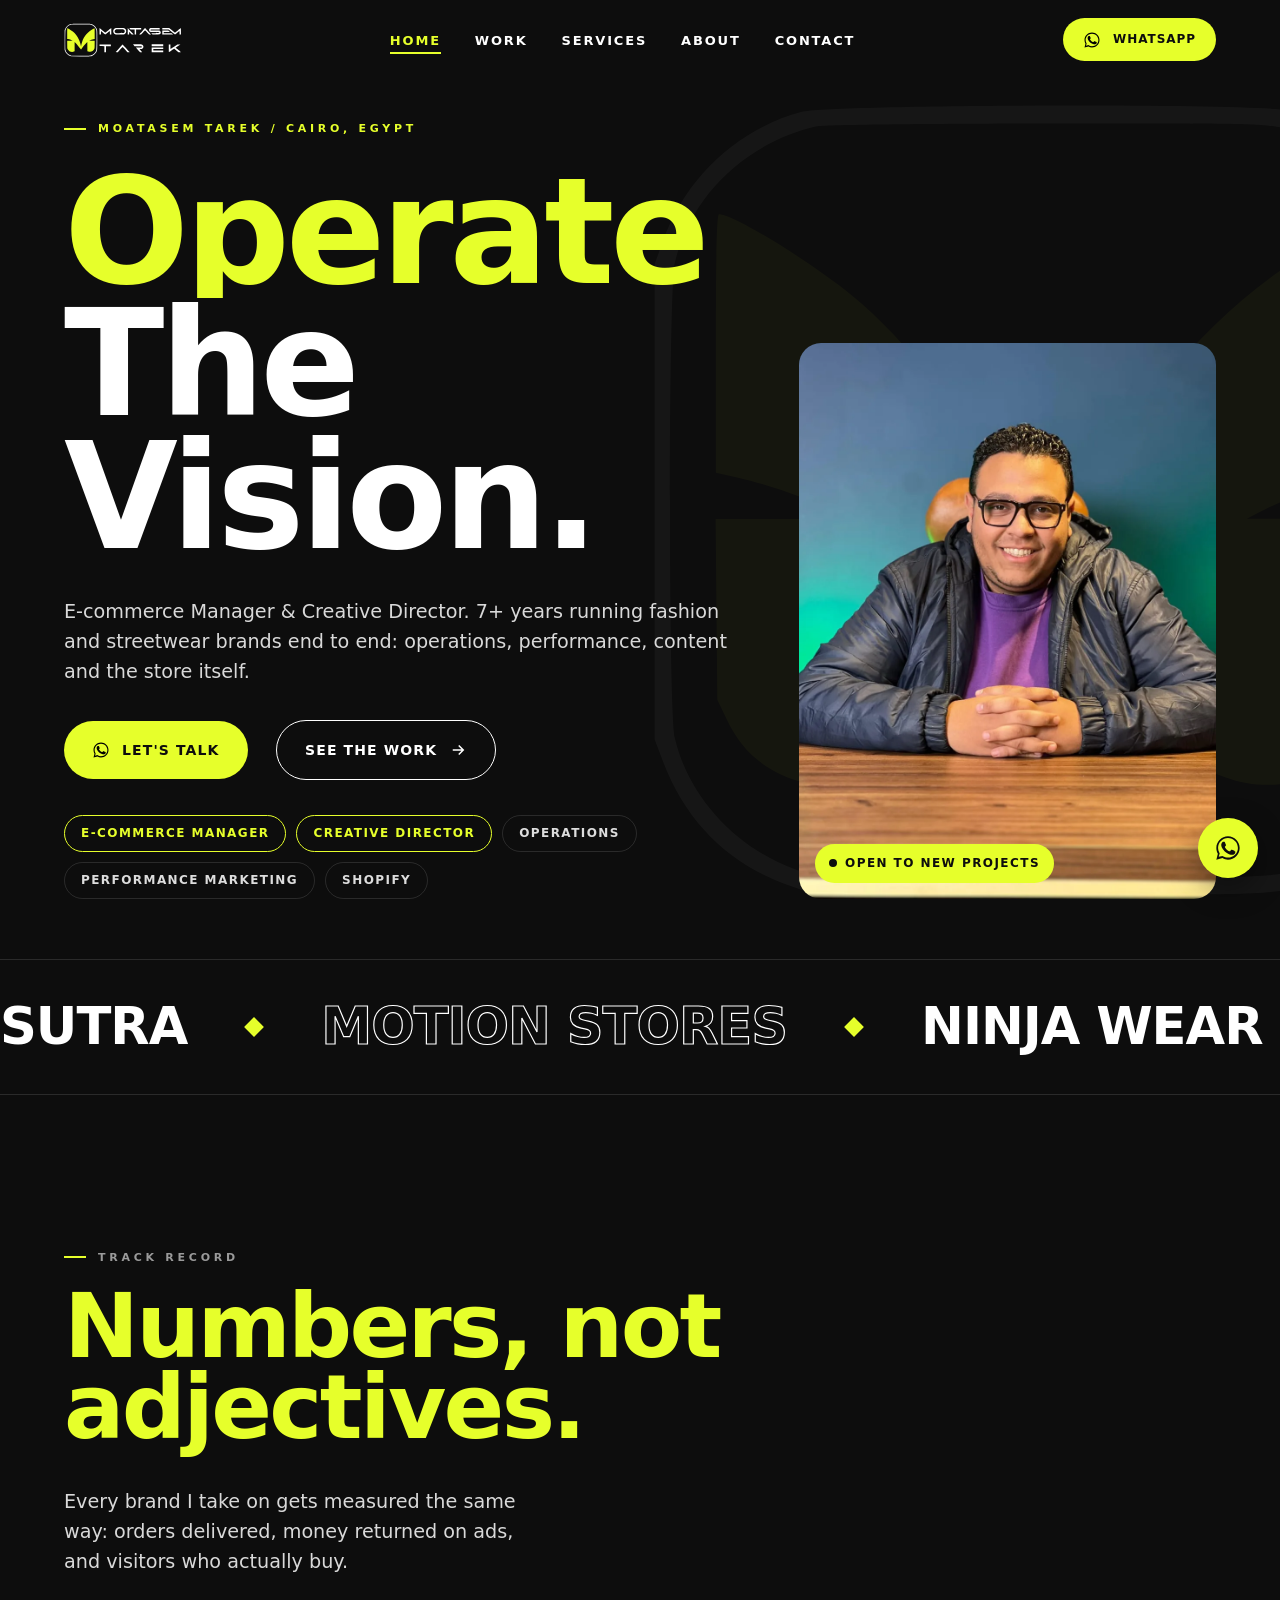
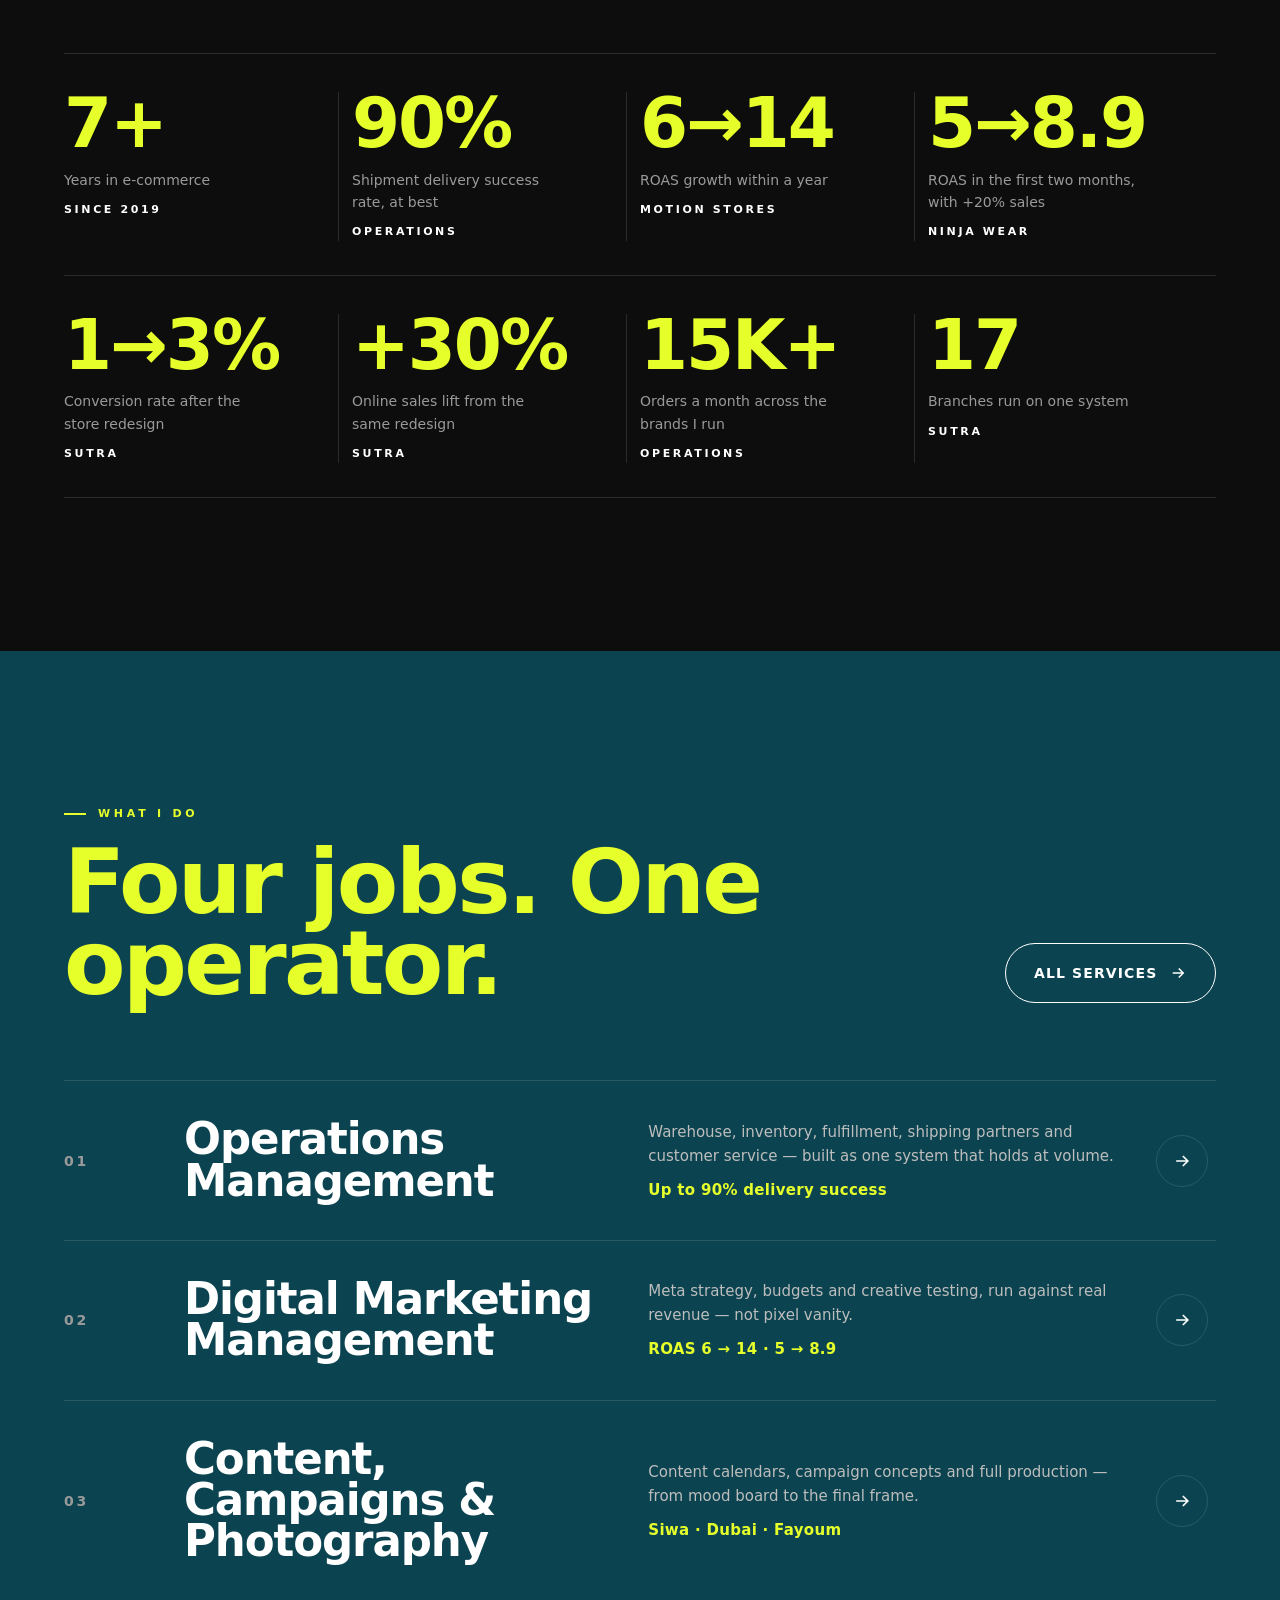
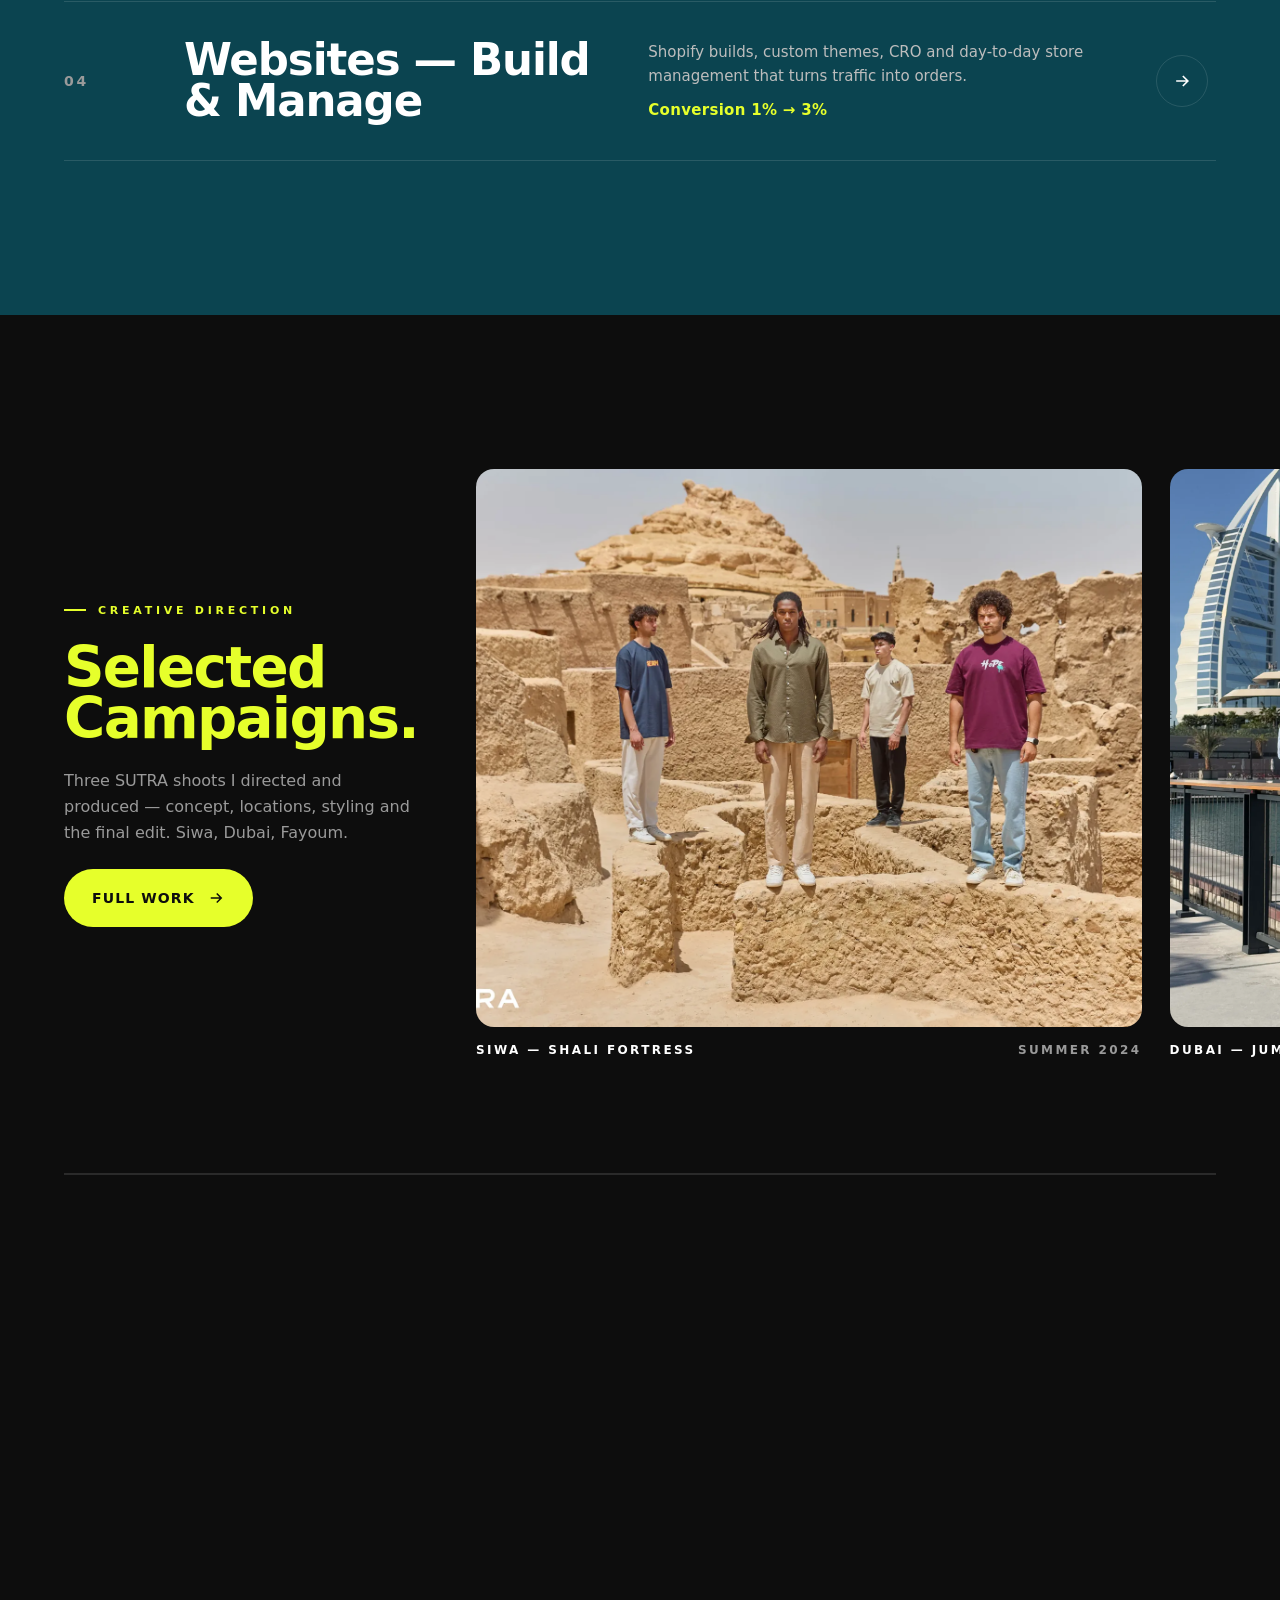
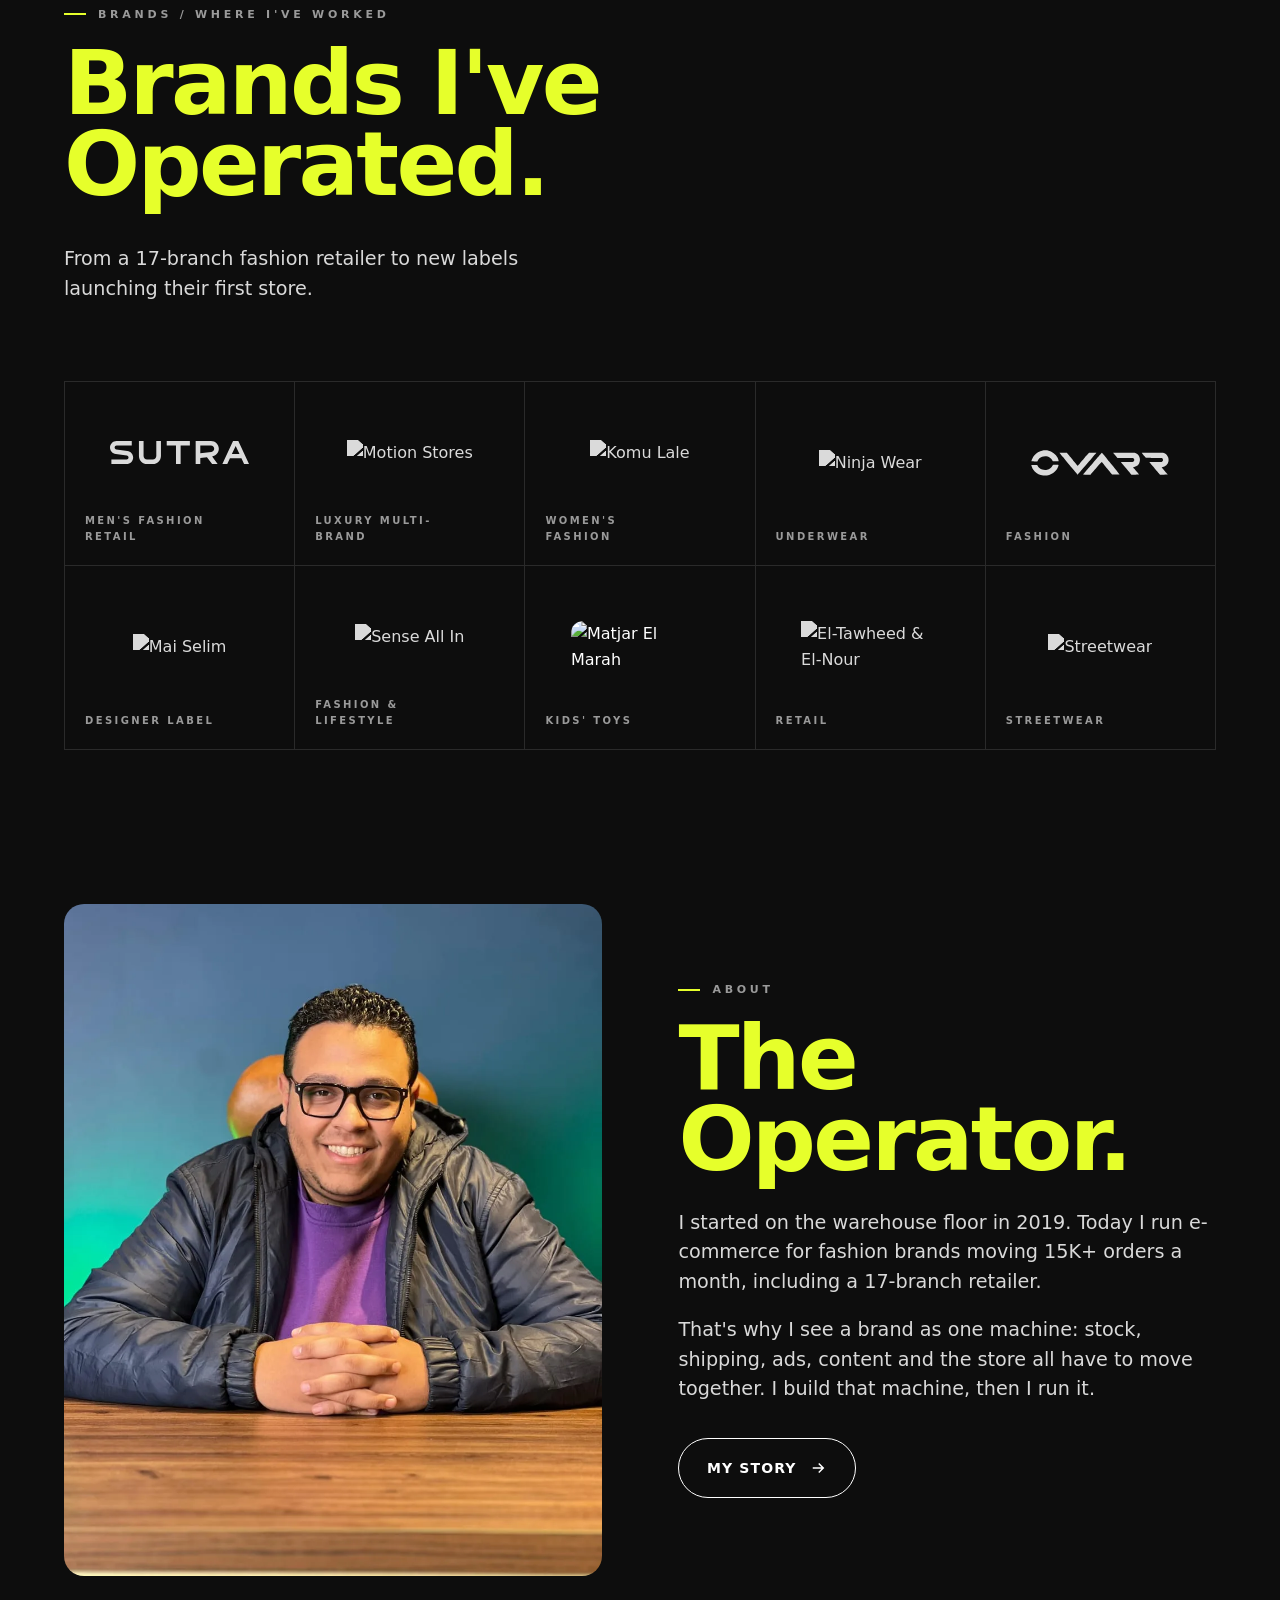
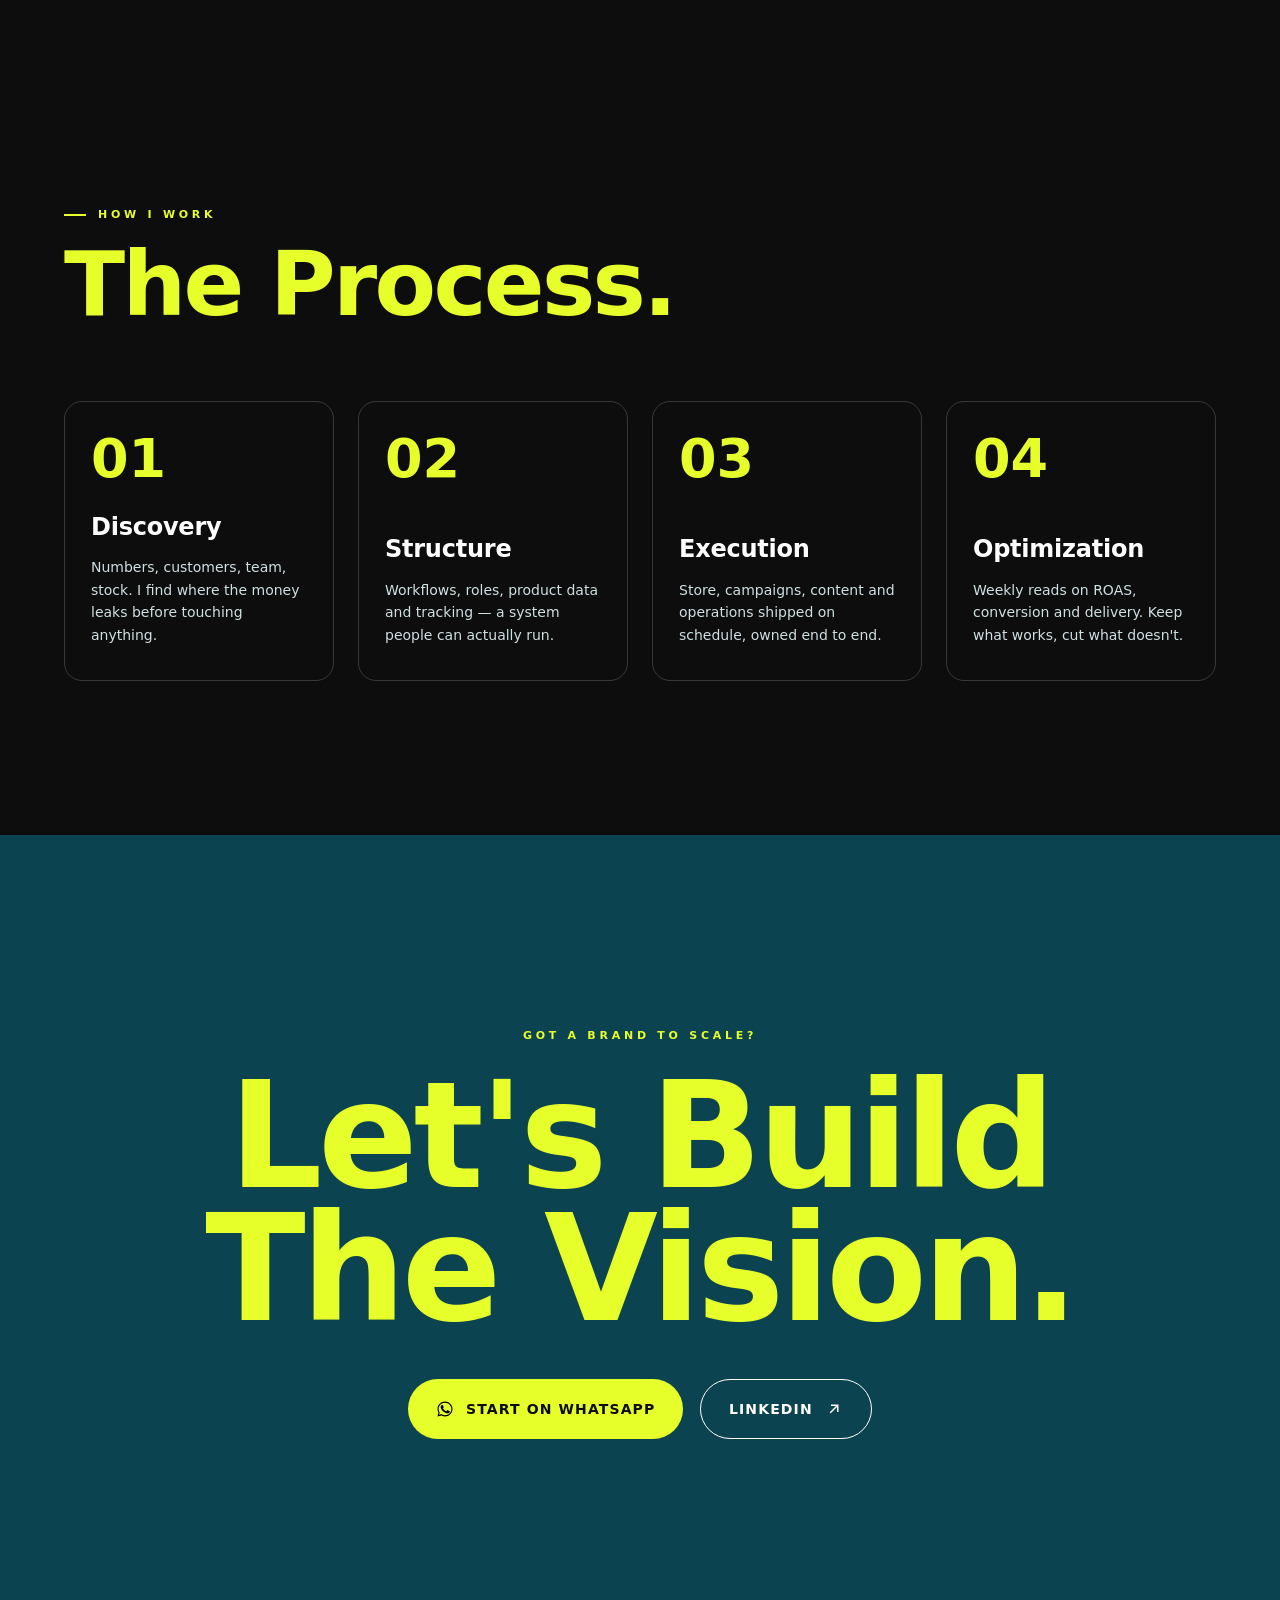
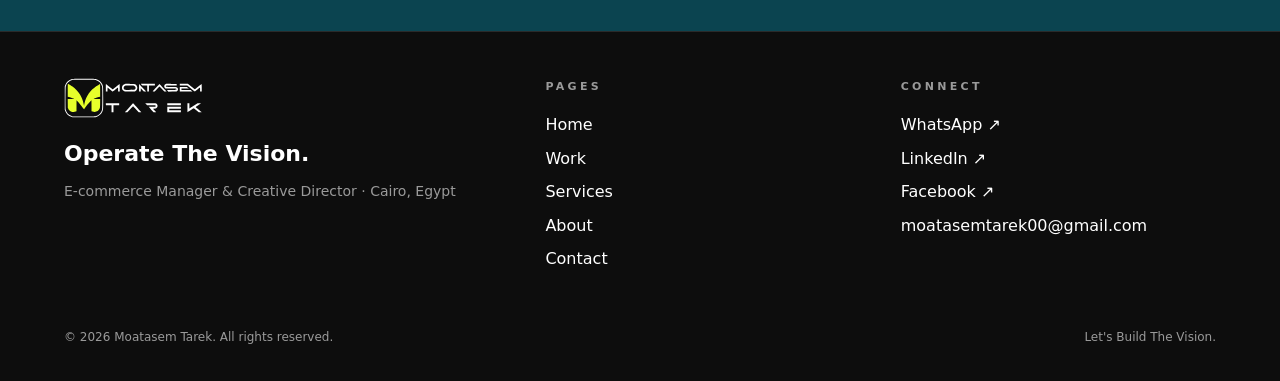
==== commit 3b1a915a: "Add files via upload" ====
--- a/index.html
+++ b/index.html
@@ -27,7 +27,7 @@
 <link rel="preconnect" href="https://fonts.googleapis.com">
 <link rel="preconnect" href="https://fonts.gstatic.com" crossorigin>
 <link href="https://fonts.googleapis.com/css2?family=Archivo:wght@600;700;800;900&family=Inter:wght@400;500;600&display=swap" rel="stylesheet">
-<link rel="stylesheet" href="assets/style.css?v=6ebda9b1">
+<link rel="stylesheet" href="assets/style.css?v=fb91fbb9">
 <script type="application/ld+json">{"@context":"https://schema.org","@type":"Person","name":"Moatasem Tarek","jobTitle":"E-commerce Manager & Creative Director","url":"https://moatasemtarek.xyz","address":{"@type":"PostalAddress","addressLocality":"Cairo","addressCountry":"EG"},"sameAs":["https://www.linkedin.com/in/moatasemtarek","https://www.facebook.com/Mo3tasemEno"]}</script>
 </head>
 <body>
@@ -151,7 +151,7 @@
 </a>
 <a class="brand-cell rv" href="https://www.ninja-wears.com/" target="_blank" rel="noopener">
   <div class="logo"><img src="https://www.ninja-wears.com/cdn/shop/files/a534153c-18a1-41e6-8390-518900b5dea9.png?width=400" alt="Ninja Wear"></div>
-  <div class="info"><span class="cat">Streetwear</span><span class="go">Visit ↗</span></div>
+  <div class="info"><span class="cat">Underwear</span><span class="go">Visit ↗</span></div>
 </a>
 <a class="brand-cell rv" href="https://ovarr.com/" target="_blank" rel="noopener">
   <div class="logo"><img src="img/logos/ovarr.svg" alt="OVARR"></div>
--- a/assets/style.css
+++ b/assets/style.css
@@ -340,3 +340,27 @@
 .hscroll .intro .h-l{font-size:clamp(40px,4.4vw,70px)}
 .brand-cell .logo img.keep{filter:none;opacity:1;max-height:84px;border-radius:12px}
 @media (max-width:560px){.stats{grid-template-columns:1fr 1fr}.stat{padding:26px 10px 24px 0}.stat .num{font-size:clamp(34px,10vw,46px)}.stat .cap{font-size:12.5px}}
+/* site cards with phone mockups */
+.site-card{padding:0;gap:0;justify-content:flex-start;min-height:0}
+.site-card .phone{margin:26px auto 0;width:62%;aspect-ratio:9/17;border-radius:30px;border:7px solid #1b1b1b;background:#1b1b1b;overflow:hidden;box-shadow:0 24px 50px rgba(0,0,0,.45);transition:transform .6s var(--ease)}
+.site-card .phone img{width:100%;height:100%;object-fit:cover;object-position:top;border-radius:22px}
+.site-card .phone.empty{display:grid;place-items:center;font-family:var(--display);font-weight:900;font-size:22px;color:var(--muted);text-transform:uppercase}
+.site-card:hover .phone{transform:translateY(-8px) rotate(-1.5deg)}
+.site-card .sc-body{padding:24px 26px 28px;display:flex;flex-direction:column;gap:8px}
+.site-card .sc-body h3{margin-top:6px}
+.site-card .idea{font-size:14px;line-height:1.5;color:#cfdfe2;margin-top:6px}
+.site-card .idea b{display:block;font-family:var(--display);font-size:10px;letter-spacing:.26em;text-transform:uppercase;color:var(--lime);margin-bottom:4px}
+.site-card:hover .idea{color:#222}.site-card:hover .idea b{color:var(--ink)}
+.site-card:hover .phone{border-color:#0D0D0D}
+.site-card .phone.empty{background:radial-gradient(circle at 50% 40%,#2a2a2a,#151515)}
+.site-card .phone.empty img{width:auto;height:auto;max-width:58%;max-height:30%;object-fit:contain;border-radius:0;filter:grayscale(1) brightness(0) invert(1);opacity:.9}
+.site-card .phone.empty img.keep{filter:none;opacity:1;border-radius:14px;max-width:40%}
+@media (max-width:560px){
+  .brand-cell{aspect-ratio:auto;min-height:150px;padding:16px 14px}
+  .brand-cell .logo{padding:14px 0}
+  .brand-cell .logo img{max-height:44px;max-width:86%}
+  .brand-cell .logo img.keep{max-height:70px}
+  .brand-cell .info{flex-direction:column;align-items:flex-start;gap:4px}
+  .brand-cell .cat{font-size:9px;letter-spacing:.16em;line-height:1.5}
+  .brand-cell .go{display:none}
+}
